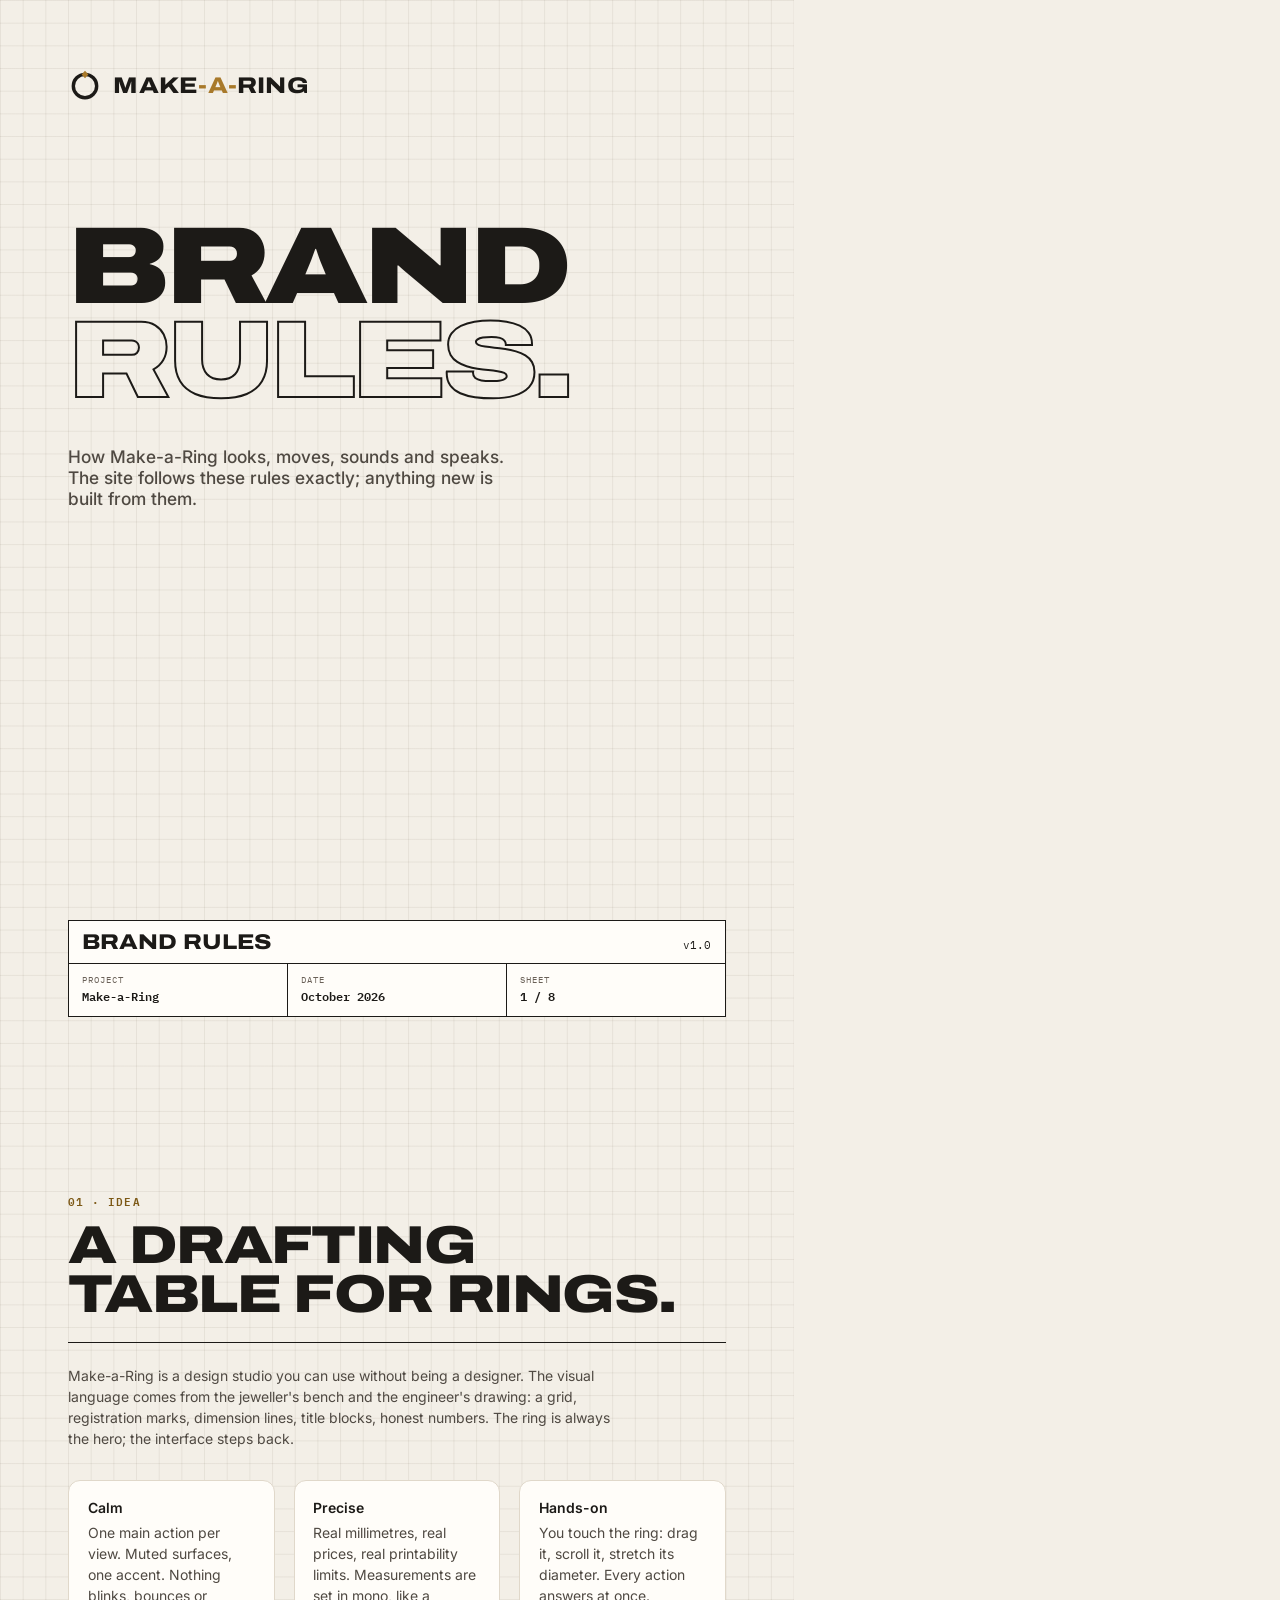
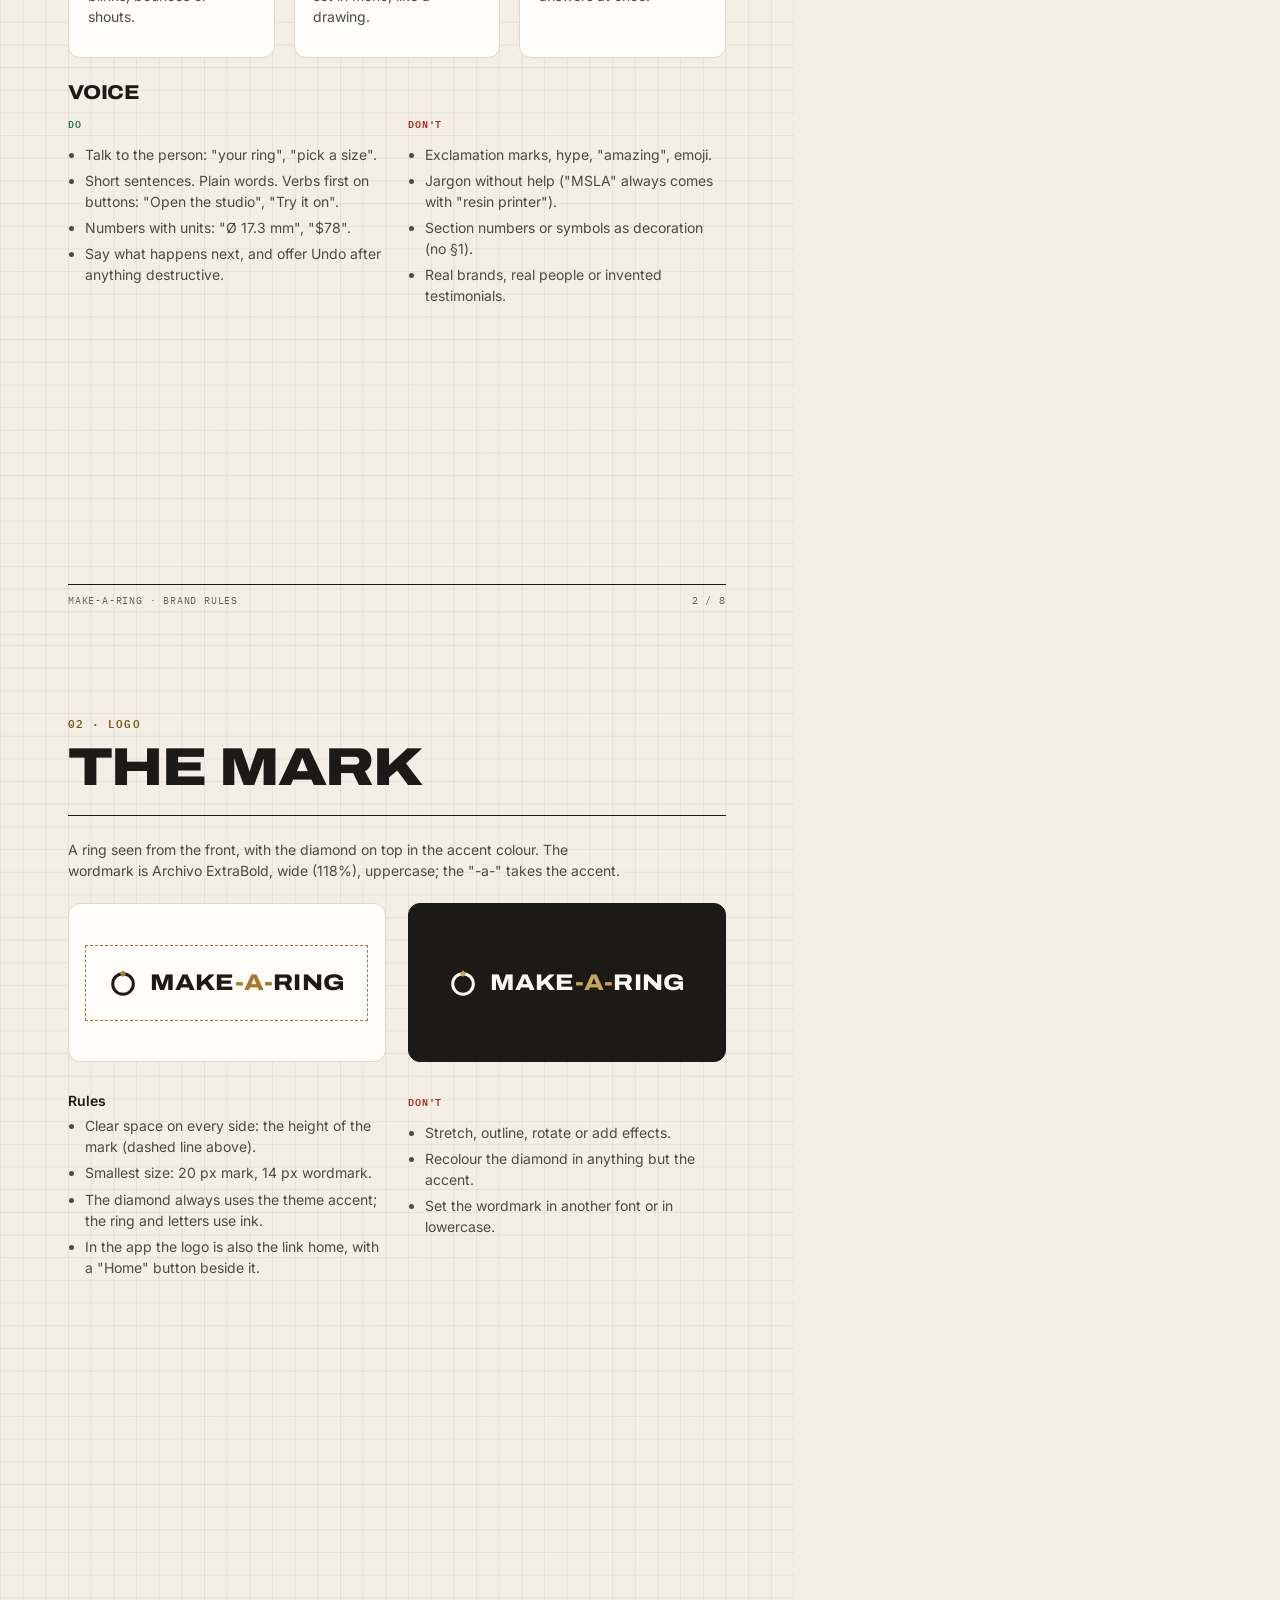
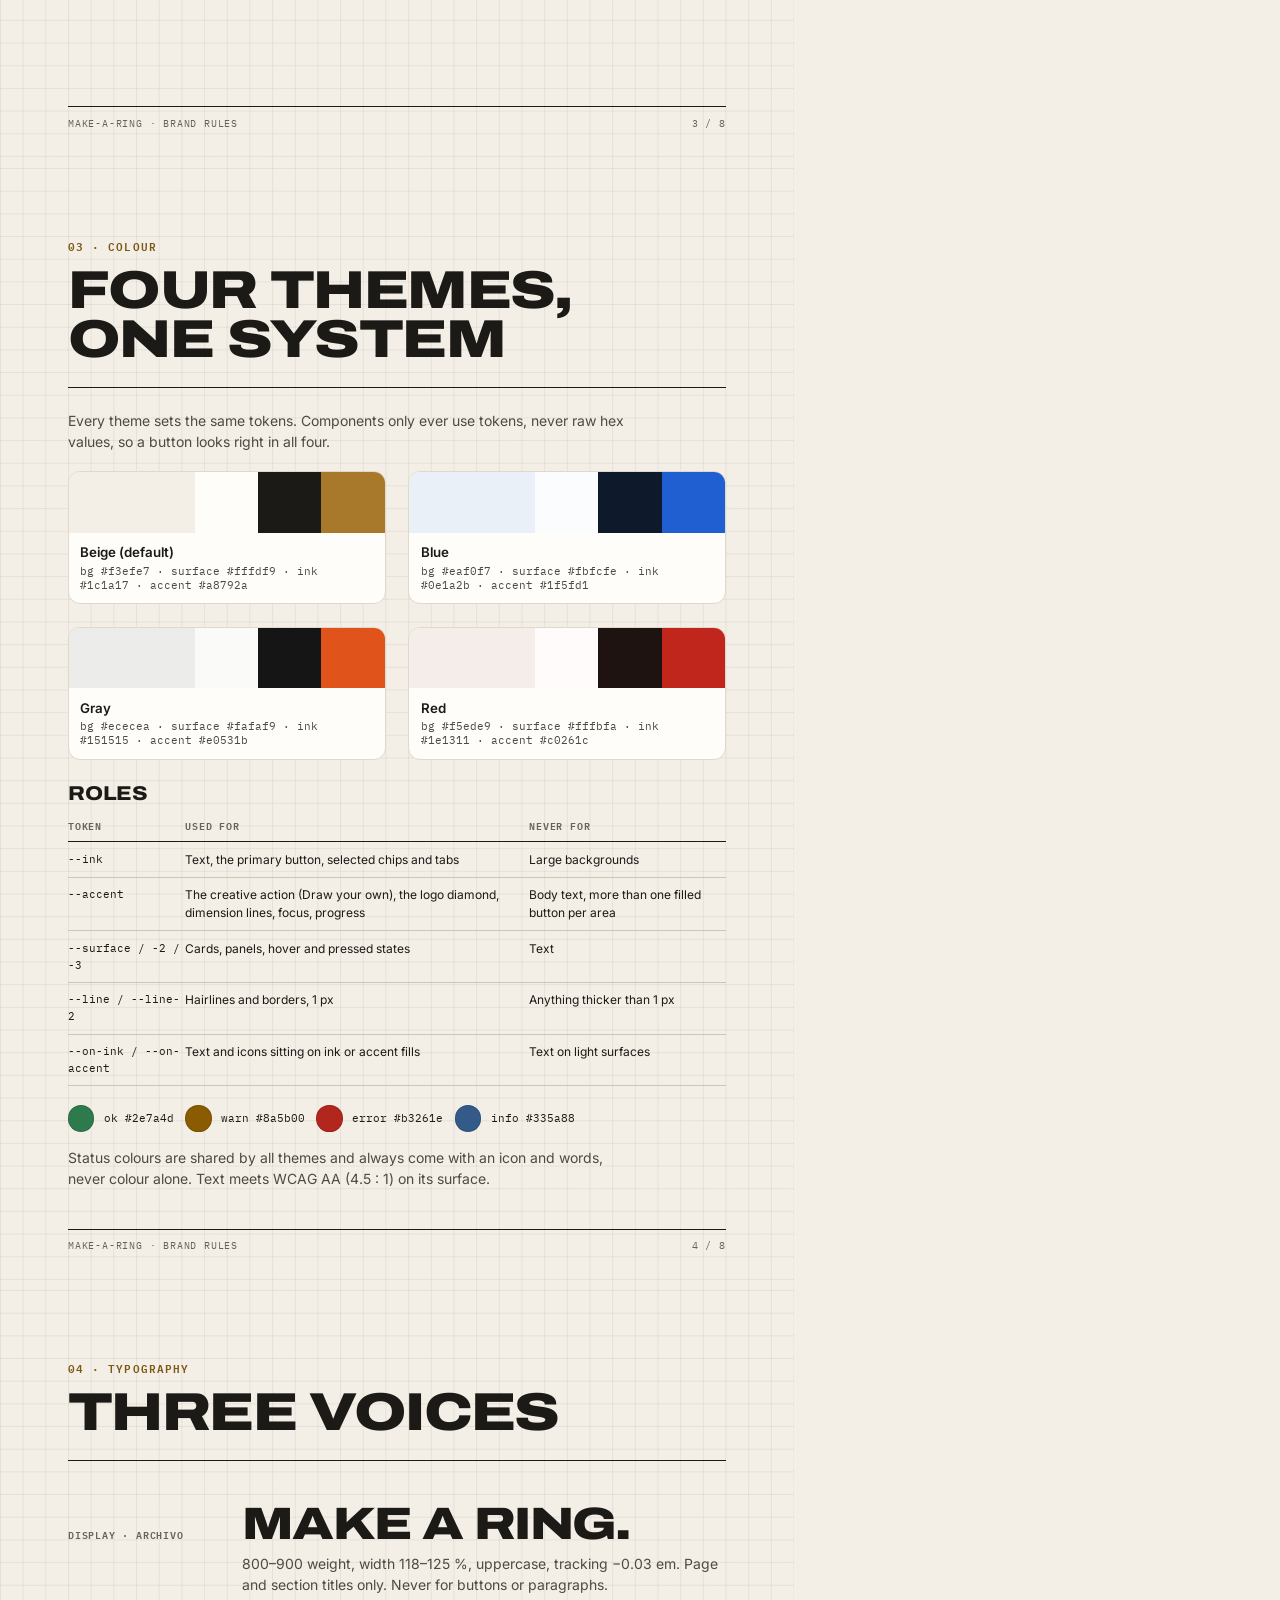
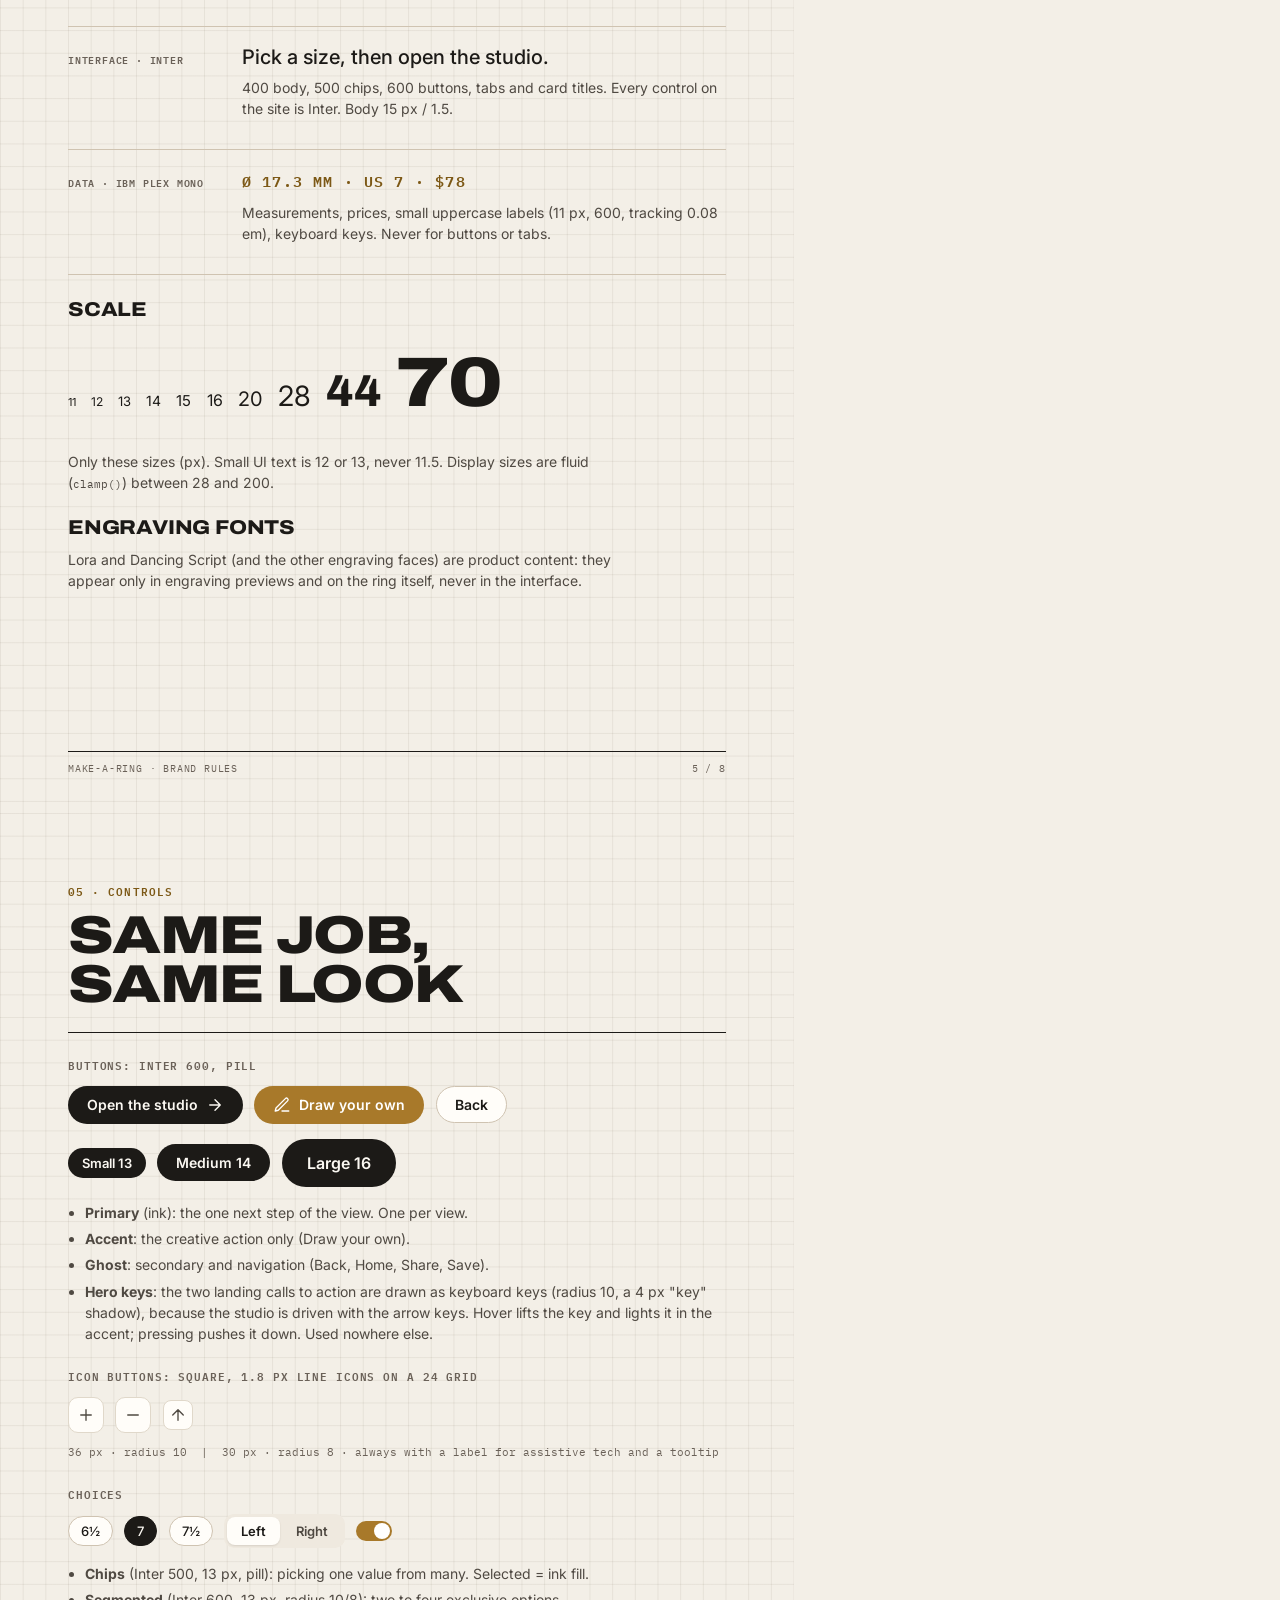
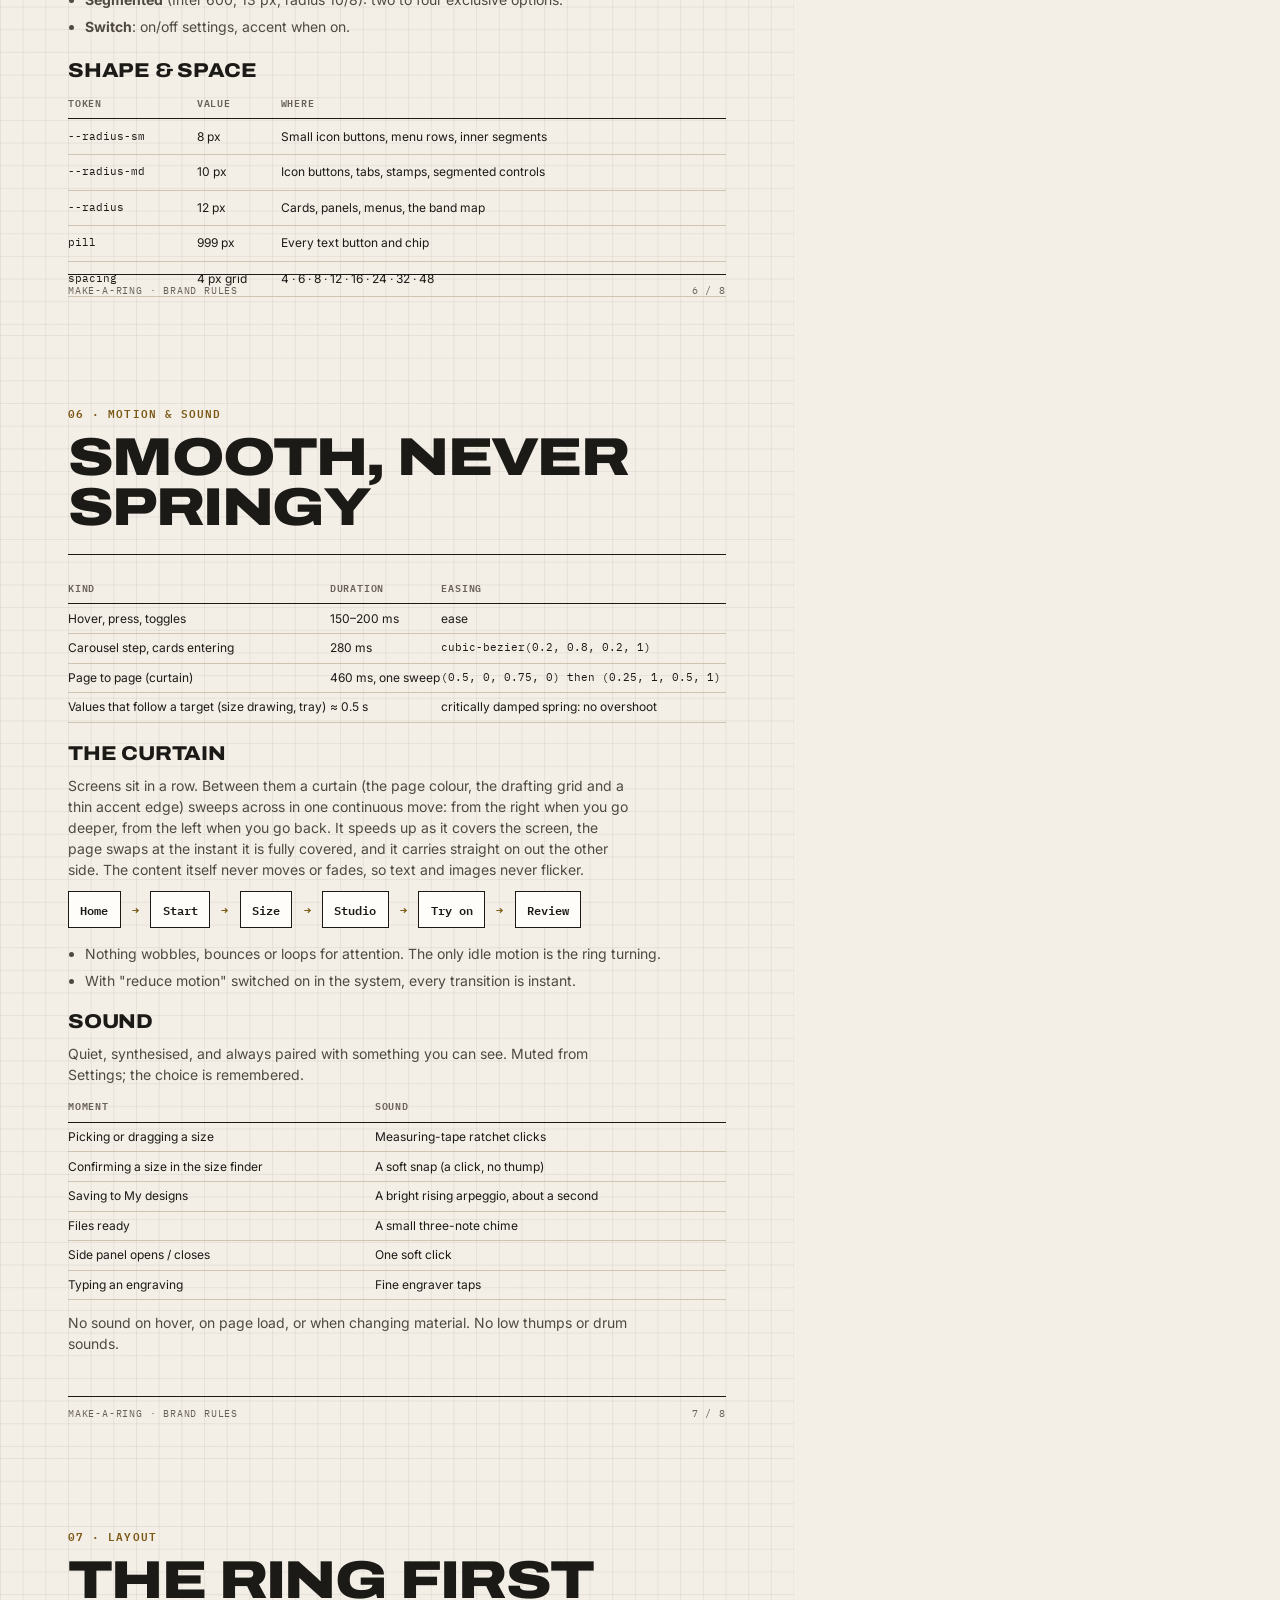
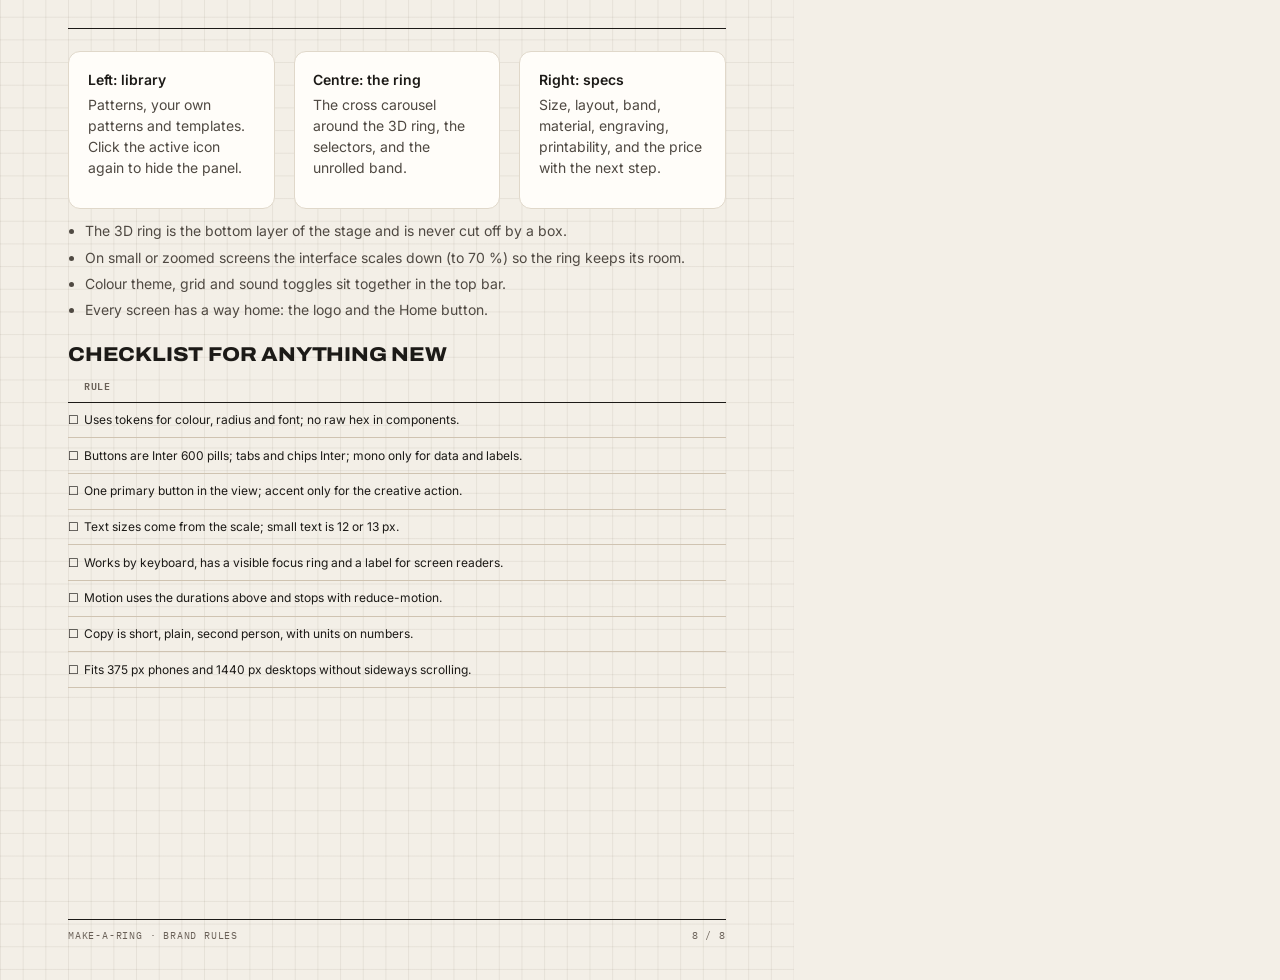
==== brand/brand-guide.html @ 2d224290 "Home button, draggable size, curtain page transitions, brand rules - Home button next to the logo on" ====
<!doctype html>
<html lang="en">
<head>
<meta charset="utf-8" />
<title>Make-a-Ring · Brand rules</title>
<link rel="preconnect" href="https://fonts.googleapis.com" />
<link rel="preconnect" href="https://fonts.gstatic.com" crossorigin />
<link href="https://fonts.googleapis.com/css2?family=Archivo:wdth,wght@62..125,400..900&family=IBM+Plex+Mono:wght@400;500;600&family=Inter:wght@400;500;600&display=swap" rel="stylesheet" />
<style>
  /* Printed to brand-guide.pdf (A4). Every value here is the one the site uses (styles.css / technical.css). */
  @page { size: A4; margin: 0; }
  :root {
    --bg: #f3efe7; --surface: #fffdf9; --surface-2: #efe9df; --ink: #1c1a17; --ink-2: #4f4942; --ink-3: #6a6158;
    --line: #e0d8ca; --line-2: #cfc3b1; --accent: #a8792a; --accent-ink: #7c5815; --accent-soft: #f3e7cf; --on-ink: #fbf8f2;
    --grid: rgba(60, 45, 20, 0.07);
    --font: 'Inter', system-ui, sans-serif; --display: 'Archivo', 'Inter', sans-serif; --mono: 'IBM Plex Mono', monospace;
  }
  * { box-sizing: border-box; }
  html, body { margin: 0; }
  body { font: 10.5pt/1.5 var(--font); color: var(--ink); background: var(--bg); -webkit-print-color-adjust: exact; print-color-adjust: exact; }
  .page { width: 210mm; height: 297mm; padding: 18mm 18mm 16mm; position: relative; overflow: hidden; page-break-after: always; break-after: page;
    background-image: linear-gradient(var(--grid) 1px, transparent 1px), linear-gradient(90deg, var(--grid) 1px, transparent 1px); background-size: 6mm 6mm; }
  .page:last-child { page-break-after: auto; break-after: auto; }
  .foot { position: absolute; left: 18mm; right: 18mm; bottom: 10mm; display: flex; justify-content: space-between; font: 7.5pt var(--mono); color: var(--ink-3); letter-spacing: 0.08em; text-transform: uppercase; border-top: 1px solid var(--ink); padding-top: 2.5mm; }
  .kicker { font: 600 8pt var(--mono); letter-spacing: 0.1em; text-transform: uppercase; color: var(--accent-ink); margin: 0 0 3mm; }
  h1 { font: 850 40pt/0.92 var(--display); font-stretch: 122%; letter-spacing: -0.03em; text-transform: uppercase; margin: 0 0 6mm; }
  h2 { font: 800 15pt/1.1 var(--display); font-stretch: 112%; text-transform: uppercase; letter-spacing: -0.01em; margin: 6mm 0 3mm; }
  h3 { font: 600 10.5pt var(--font); margin: 0 0 1.5mm; }
  p { margin: 0 0 3mm; color: var(--ink-2); max-width: 150mm; }
  .rule { border-top: 1px solid var(--ink); margin: 0 0 6mm; }
  .grid2 { display: grid; grid-template-columns: 1fr 1fr; gap: 6mm; }
  .grid3 { display: grid; grid-template-columns: repeat(3, 1fr); gap: 5mm; }
  .grid4 { display: grid; grid-template-columns: repeat(4, 1fr); gap: 4mm; }
  .card { background: var(--surface); border: 1px solid var(--line); border-radius: 12px; padding: 5mm; }
  .do, .dont { font: 600 7.5pt var(--mono); letter-spacing: 0.08em; text-transform: uppercase; }
  .do { color: #2e7a4d; } .dont { color: #b3261e; }
  ul { margin: 0; padding-left: 4.5mm; color: var(--ink-2); } li { margin: 0 0 1.4mm; }
  code, .mono { font-family: var(--mono); font-size: 8.5pt; }
  table { width: 100%; border-collapse: collapse; font-size: 9pt; }
  th { font: 600 7.5pt var(--mono); letter-spacing: 0.08em; text-transform: uppercase; color: var(--ink-3); text-align: left; border-bottom: 1px solid var(--ink); padding: 0 0 2mm; }
  .tight td { padding: 1.4mm 0; } .tight h2 { margin-top: 5mm; }
  td { padding: 2.2mm 0; border-bottom: 1px solid var(--line-2); vertical-align: top; }

  /* cover */
  .cover { display: flex; flex-direction: column; justify-content: space-between; }
  .cover .word { font: 900 82pt/0.86 var(--display); font-stretch: 125%; letter-spacing: -0.04em; text-transform: uppercase; margin-top: 30mm; }
  .cover .word .o { -webkit-text-stroke: 2px var(--ink); color: transparent; }
  .cover .sub { font: 500 13pt var(--font); color: var(--ink-2); max-width: 120mm; margin-top: 10mm; }
  .tb { display: grid; grid-template-columns: repeat(3, 1fr); border: solid var(--ink); border-width: 1px 0 0 1px; background: var(--surface); font: 9pt var(--mono); margin-bottom: 12mm; }
  .tb > div { padding: 2.5mm 3.5mm; border: solid var(--ink); border-width: 0 1px 1px 0; }
  .tb dt { font-size: 7pt; letter-spacing: 0.1em; text-transform: uppercase; color: var(--ink-3); } .tb dd { margin: 0; font-weight: 600; }
  .tb .wide { grid-column: 1 / -1; display: flex; justify-content: space-between; align-items: baseline; }
  .tb .name { font: 800 16pt var(--display); font-stretch: 118%; text-transform: uppercase; }

  /* logo */
  .logo { display: inline-flex; align-items: center; gap: 3mm; font: 800 17pt var(--display); font-stretch: 118%; text-transform: uppercase; letter-spacing: 0.01em; }
  .logo .dash { color: var(--accent); }
  .logo-box { display: grid; place-items: center; height: 42mm; border-radius: 12px; border: 1px solid var(--line); background: var(--surface); }
  .logo-box.dark { background: var(--ink); color: var(--on-ink); border-color: var(--ink); }
  .clear { outline: 1px dashed var(--accent); outline-offset: 6mm; }

  /* colour */
  .theme { border: 1px solid var(--line); border-radius: 12px; overflow: hidden; background: var(--surface); }
  .theme .sw { display: grid; grid-template-columns: 2fr 1fr 1fr 1fr; height: 16mm; }
  .theme .meta { padding: 3mm; font: 8pt var(--mono); color: var(--ink-2); }
  .theme .meta b { font: 600 10pt var(--font); color: var(--ink); display: block; margin-bottom: 1mm; }
  .chip-sw { display: flex; gap: 2.5mm; align-items: center; font: 8pt var(--mono); }
  .chip-sw i { width: 7mm; height: 7mm; border-radius: 50%; display: inline-block; box-shadow: inset 0 0 0 1px rgba(0,0,0,.12); }

  /* type */
  .spec { display: grid; grid-template-columns: 40mm 1fr; gap: 6mm; padding: 5mm 0; border-bottom: 1px solid var(--line-2); align-items: baseline; }
  .spec .label { font: 600 7.5pt var(--mono); letter-spacing: 0.08em; text-transform: uppercase; color: var(--ink-3); }
  .sample-display { font: 850 34pt/0.95 var(--display); font-stretch: 122%; letter-spacing: -0.035em; text-transform: uppercase; }
  .sample-ui { font: 500 15pt var(--font); }
  .sample-mono { font: 600 11pt var(--mono); letter-spacing: 0.08em; text-transform: uppercase; color: var(--accent-ink); }
  .scale { display: flex; align-items: baseline; gap: 4mm; flex-wrap: wrap; font-family: var(--font); color: var(--ink); }

  /* controls (exact copies of the site's components) */
  .row { display: flex; flex-wrap: wrap; gap: 3mm; align-items: center; margin: 2mm 0 4mm; }
  .btn { display: inline-flex; align-items: center; gap: 8px; border: 1px solid transparent; border-radius: 999px; padding: 9px 18px; font: 600 14px var(--font); white-space: nowrap; }
  .btn.primary { background: var(--ink); color: var(--on-ink); } .btn.accent { background: var(--accent); color: #fff; }
  .btn.ghost { background: var(--surface); border-color: var(--line-2); color: var(--ink); }
  .btn.sm { padding: 6px 13px; font-size: 13px; } .btn.lg { padding: 13px 24px; font-size: 16px; }
  .icon-btn { display: inline-grid; place-items: center; width: 36px; height: 36px; border-radius: 10px; border: 1px solid var(--line); background: var(--surface); color: var(--ink-2); }
  .icon-btn.sm { width: 30px; height: 30px; border-radius: 8px; }
  .chip { display: inline-flex; border: 1px solid var(--line-2); background: var(--surface); border-radius: 999px; padding: 6px 12px; font: 500 13px var(--font); }
  .chip.on { background: var(--ink); border-color: var(--ink); color: var(--on-ink); }
  .seg { display: inline-flex; background: var(--surface-2); border-radius: 10px; padding: 3px; gap: 2px; }
  .seg span { padding: 6px 14px; border-radius: 8px; font: 600 13px var(--font); color: var(--ink-2); } .seg .on { background: var(--surface); color: var(--ink); box-shadow: 0 1px 2px rgba(40,30,15,.12); }
  .switch { width: 36px; height: 20px; border-radius: 99px; background: var(--accent); position: relative; display: inline-block; } .switch i { position: absolute; top: 2px; left: 18px; width: 16px; height: 16px; border-radius: 50%; background: #fff; }
  .lbl { font: 600 11px var(--mono); letter-spacing: 0.08em; text-transform: uppercase; color: var(--ink-3); }
  svg.i { width: 18px; height: 18px; fill: none; stroke: currentColor; stroke-width: 1.8; stroke-linecap: round; stroke-linejoin: round; }

  /* motion */
  .curve { height: 34mm; border: 1px solid var(--line); border-radius: 12px; background: var(--surface); display: grid; place-items: center; }
  .flow { display: flex; align-items: center; gap: 3mm; font: 600 9pt var(--mono); margin: 2mm 0 4mm; }
  .flow span { padding: 2mm 3mm; border: 1px solid var(--ink); background: var(--surface); }
  .flow em { font-style: normal; color: var(--accent-ink); }
</style>
</head>
<body>

<!-- 1 · Cover -->
<section class="page cover">
  <div>
    <span class="logo">
      <svg width="34" height="34" viewBox="0 0 32 32"><ellipse cx="16" cy="17" rx="11" ry="11" fill="none" stroke="#1c1a17" stroke-width="3.2"/><path d="M16 2.5l3.2 3.6-3.2 3.6-3.2-3.6Z" fill="#a8792a"/></svg><span>Make<span class="dash">-a-</span>Ring</span>
    </span>
    <div class="word">Brand<br /><span class="o">rules.</span></div>
    <p class="sub">How Make-a-Ring looks, moves, sounds and speaks. The site follows these rules exactly; anything new is built from them.</p>
  </div>
  <dl class="tb">
    <div class="wide"><dt style="display:none">Part</dt><dd class="name">Brand rules</dd><span class="mono">v1.0</span></div>
    <div><dt>Project</dt><dd>Make-a-Ring</dd></div>
    <div><dt>Date</dt><dd>October 2026</dd></div>
    <div><dt>Sheet</dt><dd>1 / 8</dd></div>
  </dl>
</section>

<!-- 2 · Idea & voice -->
<section class="page">
  <p class="kicker">01 · Idea</p>
  <h1>A drafting<br />table for rings.</h1>
  <div class="rule"></div>
  <p>Make-a-Ring is a design studio you can use without being a designer. The visual language comes from the jeweller's bench and the engineer's drawing: a grid, registration marks, dimension lines, title blocks, honest numbers. The ring is always the hero; the interface steps back.</p>
  <div class="grid3" style="margin-top:8mm">
    <div class="card"><h3>Calm</h3><p>One main action per view. Muted surfaces, one accent. Nothing blinks, bounces or shouts.</p></div>
    <div class="card"><h3>Precise</h3><p>Real millimetres, real prices, real printability limits. Measurements are set in mono, like a drawing.</p></div>
    <div class="card"><h3>Hands-on</h3><p>You touch the ring: drag it, scroll it, stretch its diameter. Every action answers at once.</p></div>
  </div>
  <h2>Voice</h2>
  <div class="grid2">
    <div>
      <p class="do">Do</p>
      <ul>
        <li>Talk to the person: "your ring", "pick a size".</li>
        <li>Short sentences. Plain words. Verbs first on buttons: "Open the studio", "Try it on".</li>
        <li>Numbers with units: "Ø 17.3 mm", "$78".</li>
        <li>Say what happens next, and offer Undo after anything destructive.</li>
      </ul>
    </div>
    <div>
      <p class="dont">Don't</p>
      <ul>
        <li>Exclamation marks, hype, "amazing", emoji.</li>
        <li>Jargon without help ("MSLA" always comes with "resin printer").</li>
        <li>Section numbers or symbols as decoration (no §1).</li>
        <li>Real brands, real people or invented testimonials.</li>
      </ul>
    </div>
  </div>
  <div class="foot"><span>Make-a-Ring · Brand rules</span><span>2 / 8</span></div>
</section>

<!-- 3 · Logo -->
<section class="page">
  <p class="kicker">02 · Logo</p>
  <h1>The mark</h1>
  <div class="rule"></div>
  <p>A ring seen from the front, with the diamond on top in the accent colour. The wordmark is Archivo ExtraBold, wide (118%), uppercase; the "-a-" takes the accent.</p>
  <div class="grid2" style="margin-top:6mm">
    <div class="logo-box"><span class="logo clear"><svg width="30" height="30" viewBox="0 0 32 32"><ellipse cx="16" cy="17" rx="11" ry="11" fill="none" stroke="#1c1a17" stroke-width="3.2"/><path d="M16 2.5l3.2 3.6-3.2 3.6-3.2-3.6Z" fill="#a8792a"/></svg><span>Make<span class="dash">-a-</span>Ring</span></span></div>
    <div class="logo-box dark"><span class="logo"><svg width="30" height="30" viewBox="0 0 32 32"><ellipse cx="16" cy="17" rx="11" ry="11" fill="none" stroke="#fbf8f2" stroke-width="3.2"/><path d="M16 2.5l3.2 3.6-3.2 3.6-3.2-3.6Z" fill="#c9a35a"/></svg><span>Make<span class="dash" style="color:#c9a35a">-a-</span>Ring</span></span></div>
  </div>
  <div class="grid2" style="margin-top:8mm">
    <div>
      <h3>Rules</h3>
      <ul>
        <li>Clear space on every side: the height of the mark (dashed line above).</li>
        <li>Smallest size: 20 px mark, 14 px wordmark.</li>
        <li>The diamond always uses the theme accent; the ring and letters use ink.</li>
        <li>In the app the logo is also the link home, with a "Home" button beside it.</li>
      </ul>
    </div>
    <div>
      <p class="dont">Don't</p>
      <ul>
        <li>Stretch, outline, rotate or add effects.</li>
        <li>Recolour the diamond in anything but the accent.</li>
        <li>Set the wordmark in another font or in lowercase.</li>
      </ul>
    </div>
  </div>
  <div class="foot"><span>Make-a-Ring · Brand rules</span><span>3 / 8</span></div>
</section>

<!-- 4 · Colour -->
<section class="page">
  <p class="kicker">03 · Colour</p>
  <h1>Four themes,<br />one system</h1>
  <div class="rule"></div>
  <p>Every theme sets the same tokens. Components only ever use tokens, never raw hex values, so a button looks right in all four.</p>
  <div class="grid2" style="margin-top:5mm">
    <div class="theme"><div class="sw"><i style="background:#f3efe7"></i><i style="background:#fffdf9"></i><i style="background:#1c1a17"></i><i style="background:#a8792a"></i></div><div class="meta"><b>Beige (default)</b>bg #f3efe7 · surface #fffdf9 · ink #1c1a17 · accent #a8792a</div></div>
    <div class="theme"><div class="sw"><i style="background:#eaf0f7"></i><i style="background:#fbfcfe"></i><i style="background:#0e1a2b"></i><i style="background:#1f5fd1"></i></div><div class="meta"><b>Blue</b>bg #eaf0f7 · surface #fbfcfe · ink #0e1a2b · accent #1f5fd1</div></div>
    <div class="theme"><div class="sw"><i style="background:#ececea"></i><i style="background:#fafaf9"></i><i style="background:#151515"></i><i style="background:#e0531b"></i></div><div class="meta"><b>Gray</b>bg #ececea · surface #fafaf9 · ink #151515 · accent #e0531b</div></div>
    <div class="theme"><div class="sw"><i style="background:#f5ede9"></i><i style="background:#fffbfa"></i><i style="background:#1e1311"></i><i style="background:#c0261c"></i></div><div class="meta"><b>Red</b>bg #f5ede9 · surface #fffbfa · ink #1e1311 · accent #c0261c</div></div>
  </div>
  <h2>Roles</h2>
  <table>
    <tr><th>Token</th><th>Used for</th><th>Never for</th></tr>
    <tr><td class="mono">--ink</td><td>Text, the primary button, selected chips and tabs</td><td>Large backgrounds</td></tr>
    <tr><td class="mono">--accent</td><td>The creative action (Draw your own), the logo diamond, dimension lines, focus, progress</td><td>Body text, more than one filled button per area</td></tr>
    <tr><td class="mono">--surface / -2 / -3</td><td>Cards, panels, hover and pressed states</td><td>Text</td></tr>
    <tr><td class="mono">--line / --line-2</td><td>Hairlines and borders, 1 px</td><td>Anything thicker than 1 px</td></tr>
    <tr><td class="mono">--on-ink / --on-accent</td><td>Text and icons sitting on ink or accent fills</td><td>Text on light surfaces</td></tr>
  </table>
  <div class="row" style="margin-top:5mm">
    <span class="chip-sw"><i style="background:#2e7a4d"></i>ok #2e7a4d</span>
    <span class="chip-sw"><i style="background:#8a5b00"></i>warn #8a5b00</span>
    <span class="chip-sw"><i style="background:#b3261e"></i>error #b3261e</span>
    <span class="chip-sw"><i style="background:#335a88"></i>info #335a88</span>
  </div>
  <p>Status colours are shared by all themes and always come with an icon and words, never colour alone. Text meets WCAG AA (4.5 : 1) on its surface.</p>
  <div class="foot"><span>Make-a-Ring · Brand rules</span><span>4 / 8</span></div>
</section>

<!-- 5 · Type -->
<section class="page">
  <p class="kicker">04 · Typography</p>
  <h1>Three voices</h1>
  <div class="rule"></div>
  <div class="spec"><span class="label">Display · Archivo</span><div><div class="sample-display">Make a ring.</div><p style="margin-top:2mm">800–900 weight, width 118–125 %, uppercase, tracking −0.03 em. Page and section titles only. Never for buttons or paragraphs.</p></div></div>
  <div class="spec"><span class="label">Interface · Inter</span><div><div class="sample-ui">Pick a size, then open the studio.</div><p style="margin-top:2mm">400 body, 500 chips, 600 buttons, tabs and card titles. Every control on the site is Inter. Body 15 px / 1.5.</p></div></div>
  <div class="spec"><span class="label">Data · IBM Plex Mono</span><div><div class="sample-mono">Ø 17.3 mm · US 7 · $78</div><p style="margin-top:2mm">Measurements, prices, small uppercase labels (11 px, 600, tracking 0.08 em), keyboard keys. Never for buttons or tabs.</p></div></div>
  <h2>Scale</h2>
  <div class="scale">
    <span style="font-size:11px">11</span><span style="font-size:12px">12</span><span style="font-size:13px">13</span><span style="font-size:14px">14</span><span style="font-size:15px">15</span><span style="font-size:16px">16</span><span style="font-size:20px">20</span><span style="font-size:28px">28</span><span style="font-size:44px;font-family:var(--display);font-weight:800">44</span><span style="font-size:70px;font-family:var(--display);font-weight:850;font-stretch:122%">70</span>
  </div>
  <p style="margin-top:4mm">Only these sizes (px). Small UI text is 12 or 13, never 11.5. Display sizes are fluid (<span class="mono">clamp()</span>) between 28 and 200.</p>
  <h2>Engraving fonts</h2>
  <p>Lora and Dancing Script (and the other engraving faces) are product content: they appear only in engraving previews and on the ring itself, never in the interface.</p>
  <div class="foot"><span>Make-a-Ring · Brand rules</span><span>5 / 8</span></div>
</section>

<!-- 6 · Controls -->
<section class="page">
  <p class="kicker">05 · Controls</p>
  <h1>Same job,<br />same look</h1>
  <div class="rule"></div>
  <p class="lbl">Buttons: Inter 600, pill</p>
  <div class="row"><span class="btn primary">Open the studio <svg class="i" viewBox="0 0 24 24"><path d="M5 12h14M12 5l7 7-7 7"/></svg></span><span class="btn accent"><svg class="i" viewBox="0 0 24 24"><path d="M12 20h9M16.5 3.5a2.1 2.1 0 0 1 3 3L7 19l-4 1 1-4Z"/></svg> Draw your own</span><span class="btn ghost">Back</span></div>
  <div class="row"><span class="btn primary sm">Small 13</span><span class="btn primary">Medium 14</span><span class="btn primary lg">Large 16</span></div>
  <ul>
    <li><b>Primary</b> (ink): the one next step of the view. One per view.</li>
    <li><b>Accent</b>: the creative action only (Draw your own).</li>
    <li><b>Ghost</b>: secondary and navigation (Back, Home, Share, Save).</li>
    <li><b>Hero keys</b>: the two landing calls to action are drawn as keyboard keys (radius 10, a 4 px "key" shadow), because the studio is driven with the arrow keys. Hover lifts the key and lights it in the accent; pressing pushes it down. Used nowhere else.</li>
  </ul>
  <p class="lbl" style="margin-top:6mm">Icon buttons: square, 1.8 px line icons on a 24 grid</p>
  <div class="row"><span class="icon-btn"><svg class="i" viewBox="0 0 24 24"><path d="M12 5v14M5 12h14"/></svg></span><span class="icon-btn"><svg class="i" viewBox="0 0 24 24"><path d="M5 12h14"/></svg></span><span class="icon-btn sm"><svg class="i" viewBox="0 0 24 24"><path d="M12 19V5M5 12l7-7 7 7"/></svg></span><span class="mono" style="color:var(--ink-3)">36 px · radius 10 &nbsp;|&nbsp; 30 px · radius 8 · always with a label for assistive tech and a tooltip</span></div>
  <p class="lbl" style="margin-top:6mm">Choices</p>
  <div class="row"><span class="chip">6½</span><span class="chip on">7</span><span class="chip">7½</span><span class="seg"><span class="on">Left</span><span>Right</span></span><span class="switch"><i></i></span></div>
  <ul>
    <li><b>Chips</b> (Inter 500, 13 px, pill): picking one value from many. Selected = ink fill.</li>
    <li><b>Segmented</b> (Inter 600, 13 px, radius 10/8): two to four exclusive options.</li>
    <li><b>Switch</b>: on/off settings, accent when on.</li>
  </ul>
  <h2>Shape &amp; space</h2>
  <table>
    <tr><th>Token</th><th>Value</th><th>Where</th></tr>
    <tr><td class="mono">--radius-sm</td><td>8 px</td><td>Small icon buttons, menu rows, inner segments</td></tr>
    <tr><td class="mono">--radius-md</td><td>10 px</td><td>Icon buttons, tabs, stamps, segmented controls</td></tr>
    <tr><td class="mono">--radius</td><td>12 px</td><td>Cards, panels, menus, the band map</td></tr>
    <tr><td class="mono">pill</td><td>999 px</td><td>Every text button and chip</td></tr>
    <tr><td class="mono">spacing</td><td>4 px grid</td><td>4 · 6 · 8 · 12 · 16 · 24 · 32 · 48</td></tr>
  </table>
  <div class="foot"><span>Make-a-Ring · Brand rules</span><span>6 / 8</span></div>
</section>

<!-- 7 · Motion & sound -->
<section class="page tight">
  <p class="kicker">06 · Motion &amp; sound</p>
  <h1>Smooth, never<br />springy</h1>
  <div class="rule"></div>
  <table>
    <tr><th>Kind</th><th>Duration</th><th>Easing</th></tr>
    <tr><td>Hover, press, toggles</td><td>150–200 ms</td><td>ease</td></tr>
    <tr><td>Carousel step, cards entering</td><td>280 ms</td><td class="mono">cubic-bezier(0.2, 0.8, 0.2, 1)</td></tr>
    <tr><td>Page to page (curtain)</td><td>460 ms, one sweep</td><td class="mono">(0.5, 0, 0.75, 0) then (0.25, 1, 0.5, 1)</td></tr>
    <tr><td>Values that follow a target (size drawing, tray)</td><td>≈ 0.5 s</td><td>critically damped spring: no overshoot</td></tr>
  </table>
  <h2>The curtain</h2>
  <p>Screens sit in a row. Between them a curtain (the page colour, the drafting grid and a thin accent edge) sweeps across in one continuous move: from the right when you go deeper, from the left when you go back. It speeds up as it covers the screen, the page swaps at the instant it is fully covered, and it carries straight on out the other side. The content itself never moves or fades, so text and images never flicker.</p>
  <div class="flow"><span>Home</span><em>→</em><span>Start</span><em>→</em><span>Size</span><em>→</em><span>Studio</span><em>→</em><span>Try on</span><em>→</em><span>Review</span></div>
  <ul>
    <li>Nothing wobbles, bounces or loops for attention. The only idle motion is the ring turning.</li>
    <li>With "reduce motion" switched on in the system, every transition is instant.</li>
  </ul>
  <h2>Sound</h2>
  <p>Quiet, synthesised, and always paired with something you can see. Muted from Settings; the choice is remembered.</p>
  <table>
    <tr><th>Moment</th><th>Sound</th></tr>
    <tr><td>Picking or dragging a size</td><td>Measuring-tape ratchet clicks</td></tr>
    <tr><td>Confirming a size in the size finder</td><td>A soft snap (a click, no thump)</td></tr>
    <tr><td>Saving to My designs</td><td>A bright rising arpeggio, about a second</td></tr>
    <tr><td>Files ready</td><td>A small three-note chime</td></tr>
    <tr><td>Side panel opens / closes</td><td>One soft click</td></tr>
    <tr><td>Typing an engraving</td><td>Fine engraver taps</td></tr>
  </table>
  <p style="margin-top:3mm">No sound on hover, on page load, or when changing material. No low thumps or drum sounds.</p>
  <div class="foot"><span>Make-a-Ring · Brand rules</span><span>7 / 8</span></div>
</section>

<!-- 8 · Layout & checklist -->
<section class="page">
  <p class="kicker">07 · Layout</p>
  <h1>The ring first</h1>
  <div class="rule"></div>
  <div class="grid3">
    <div class="card"><h3>Left: library</h3><p>Patterns, your own patterns and templates. Click the active icon again to hide the panel.</p></div>
    <div class="card"><h3>Centre: the ring</h3><p>The cross carousel around the 3D ring, the selectors, and the unrolled band.</p></div>
    <div class="card"><h3>Right: specs</h3><p>Size, layout, band, material, engraving, printability, and the price with the next step.</p></div>
  </div>
  <ul style="margin-top:3mm">
    <li>The 3D ring is the bottom layer of the stage and is never cut off by a box.</li>
    <li>On small or zoomed screens the interface scales down (to 70 %) so the ring keeps its room.</li>
    <li>Colour theme, grid and sound toggles sit together in the top bar.</li>
    <li>Every screen has a way home: the logo and the Home button.</li>
  </ul>
  <h2>Checklist for anything new</h2>
  <table>
    <tr><th></th><th>Rule</th></tr>
    <tr><td>☐</td><td>Uses tokens for colour, radius and font; no raw hex in components.</td></tr>
    <tr><td>☐</td><td>Buttons are Inter 600 pills; tabs and chips Inter; mono only for data and labels.</td></tr>
    <tr><td>☐</td><td>One primary button in the view; accent only for the creative action.</td></tr>
    <tr><td>☐</td><td>Text sizes come from the scale; small text is 12 or 13 px.</td></tr>
    <tr><td>☐</td><td>Works by keyboard, has a visible focus ring and a label for screen readers.</td></tr>
    <tr><td>☐</td><td>Motion uses the durations above and stops with reduce-motion.</td></tr>
    <tr><td>☐</td><td>Copy is short, plain, second person, with units on numbers.</td></tr>
    <tr><td>☐</td><td>Fits 375 px phones and 1440 px desktops without sideways scrolling.</td></tr>
  </table>
  <div class="foot"><span>Make-a-Ring · Brand rules</span><span>8 / 8</span></div>
</section>
</body>
</html>
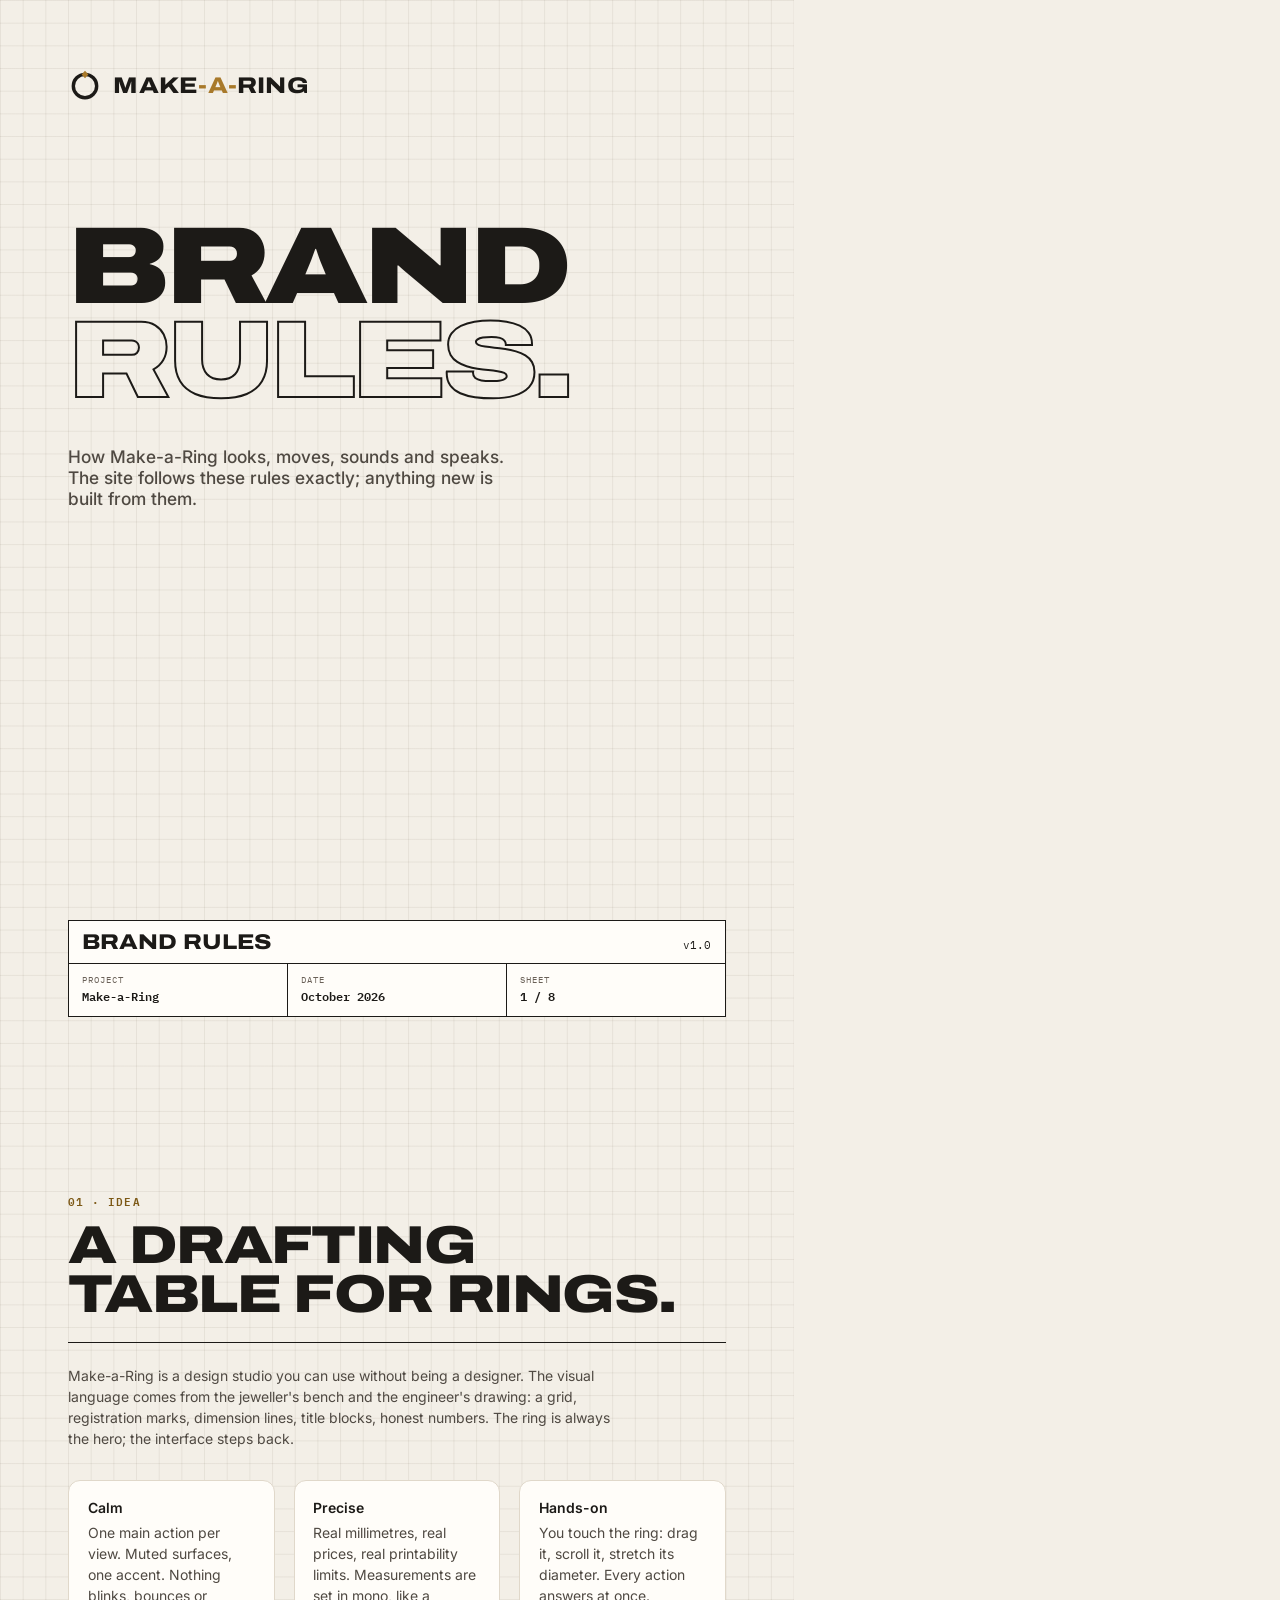
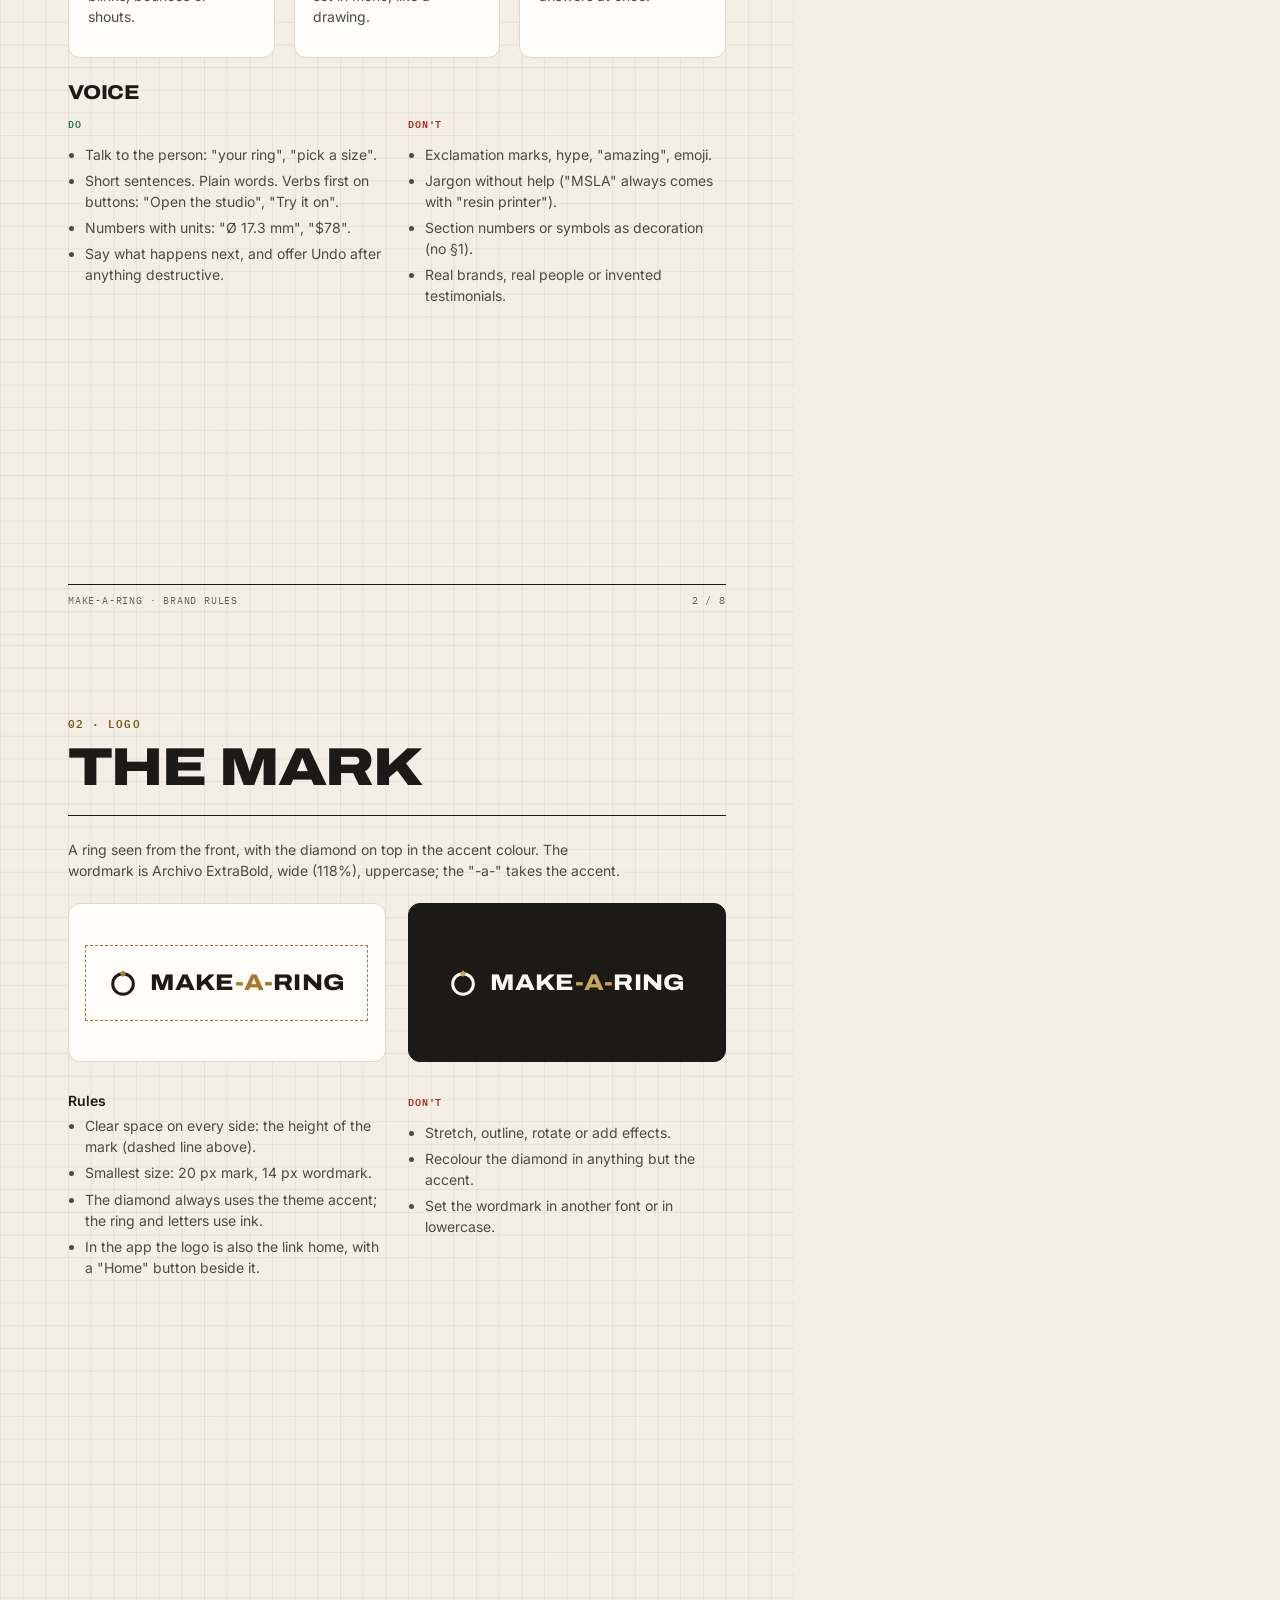
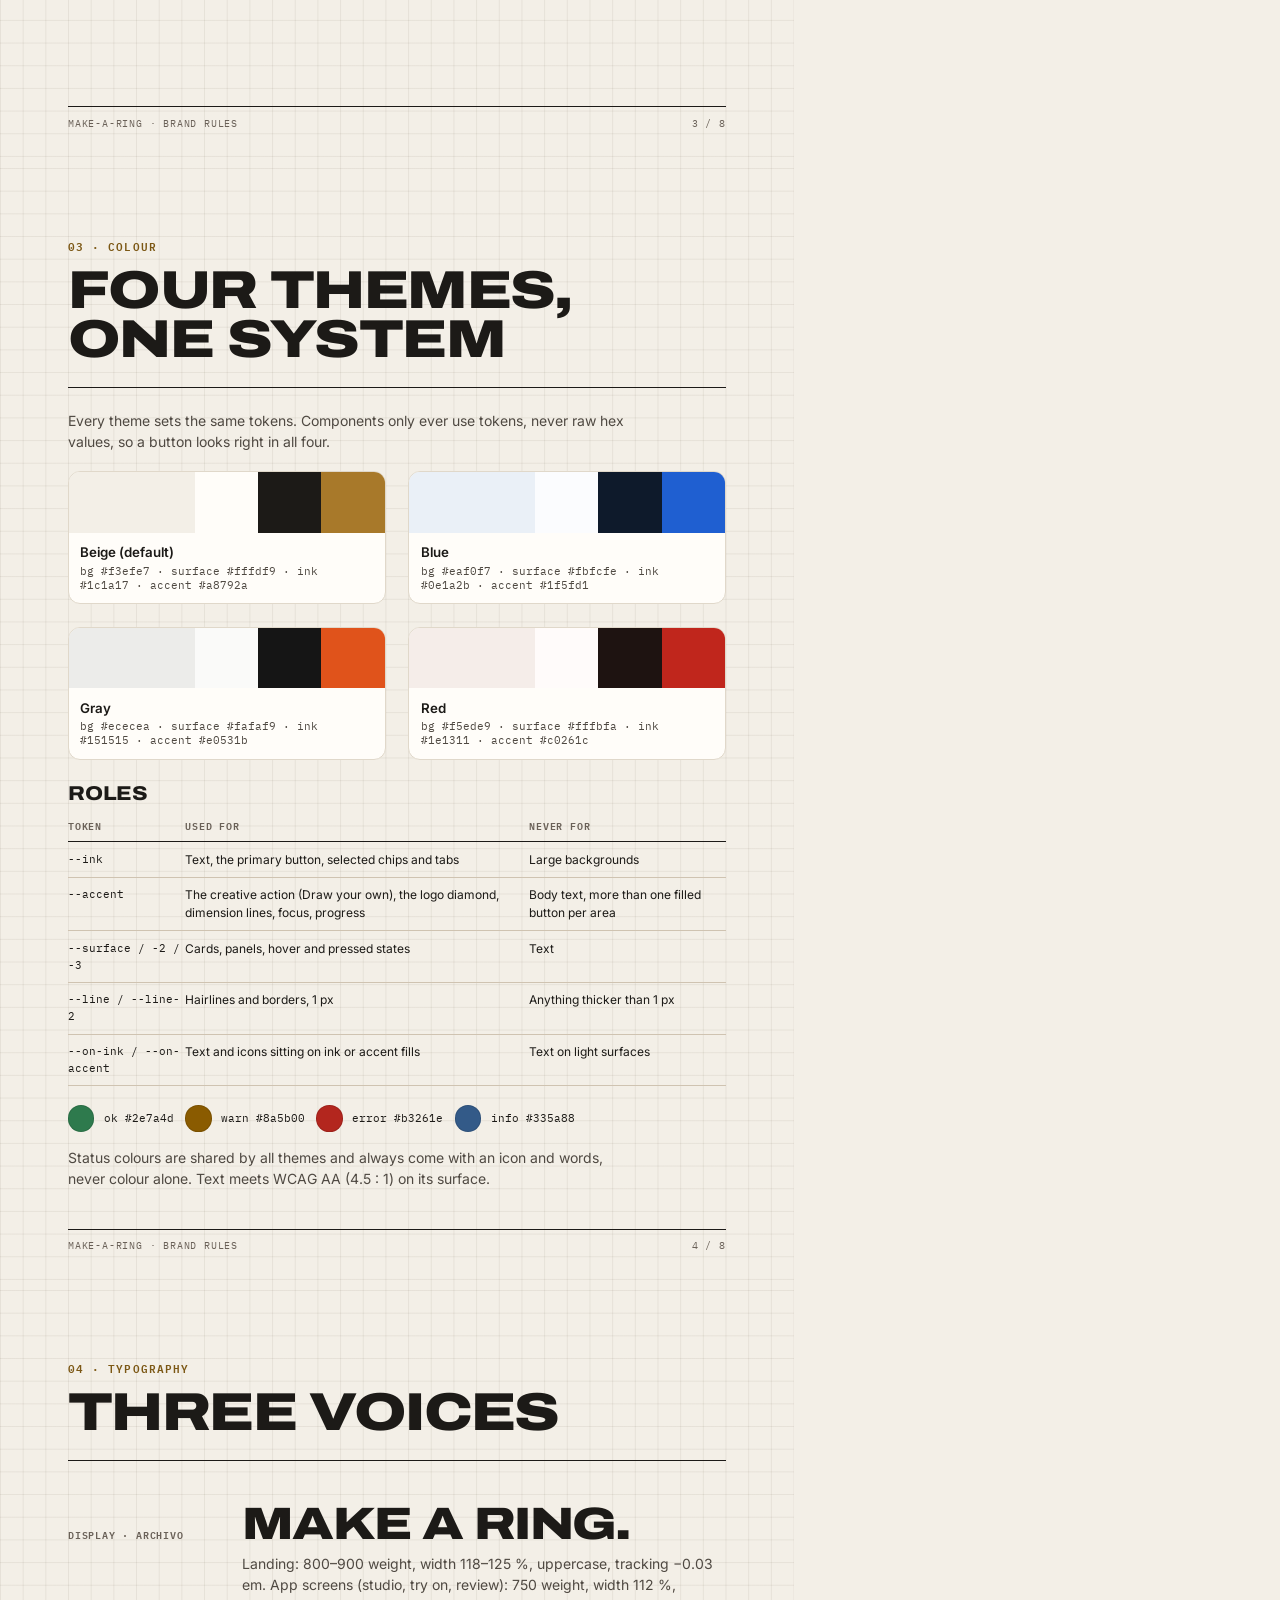
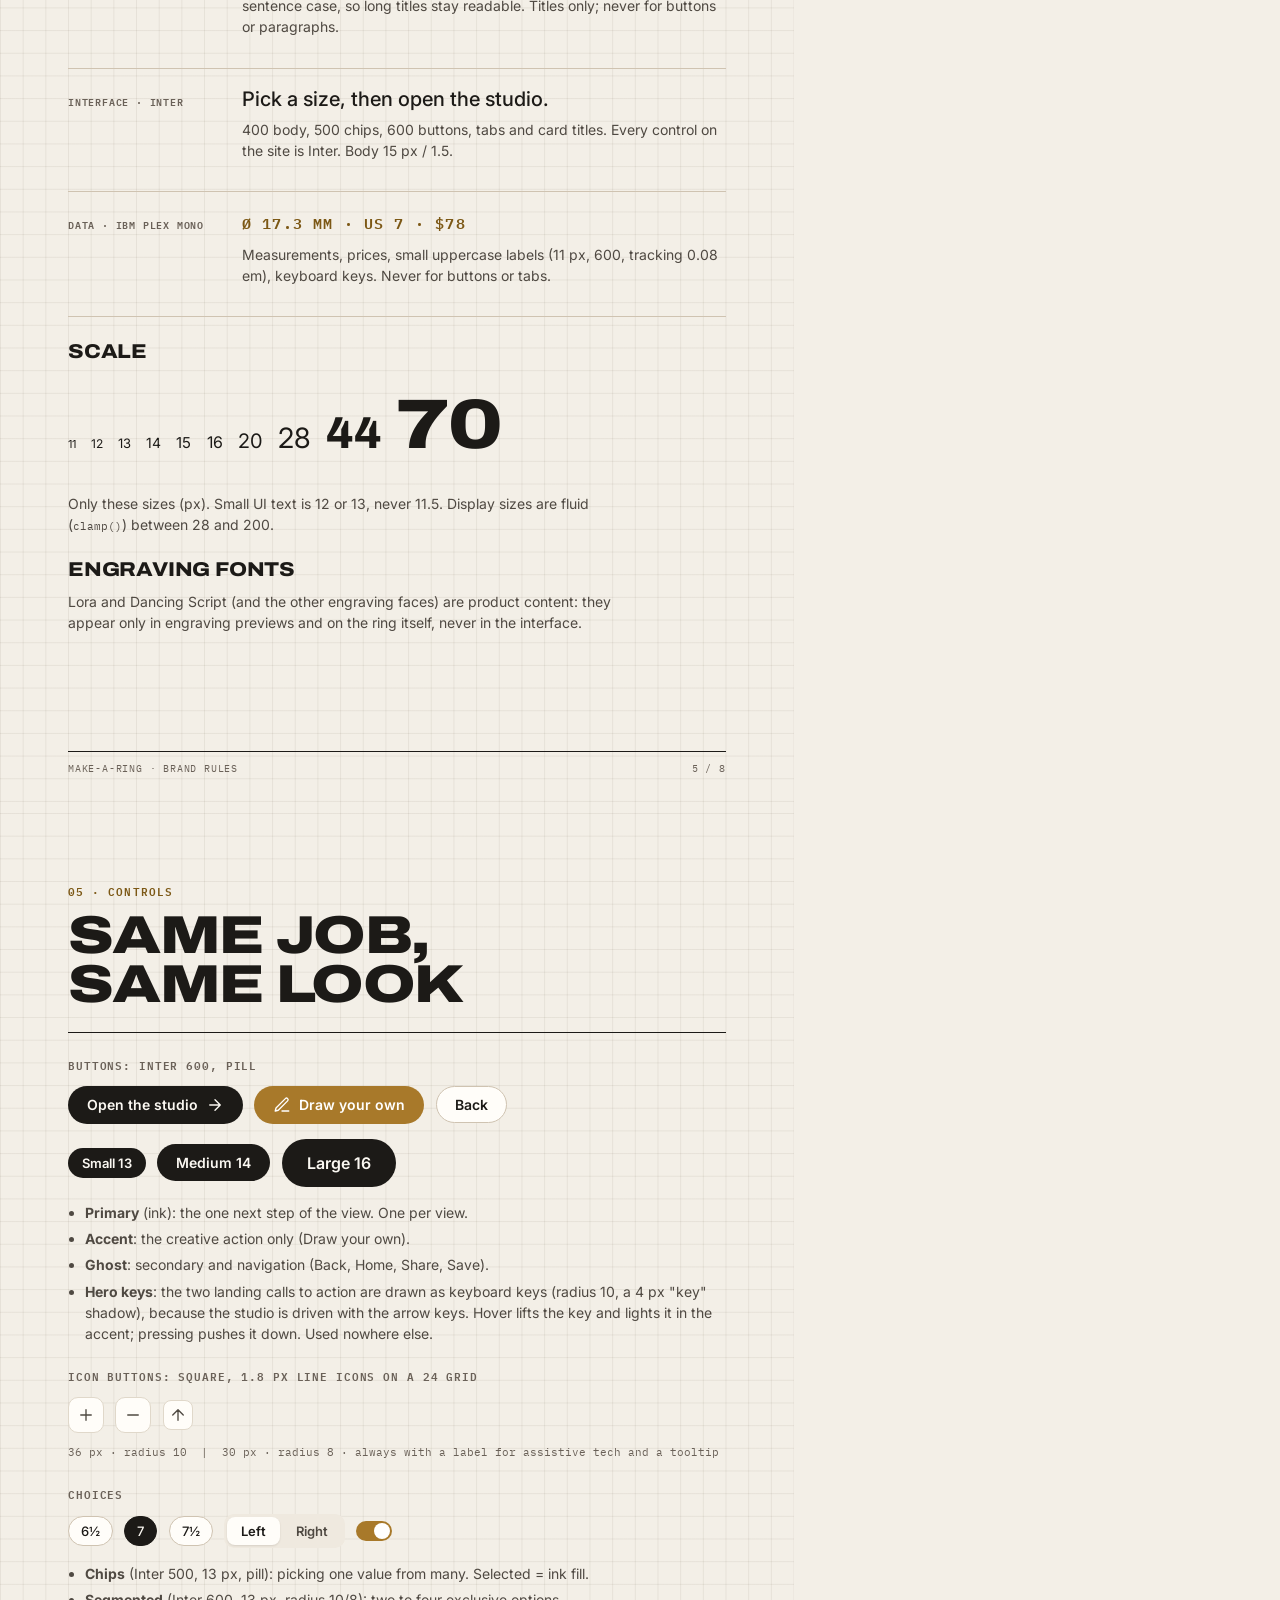
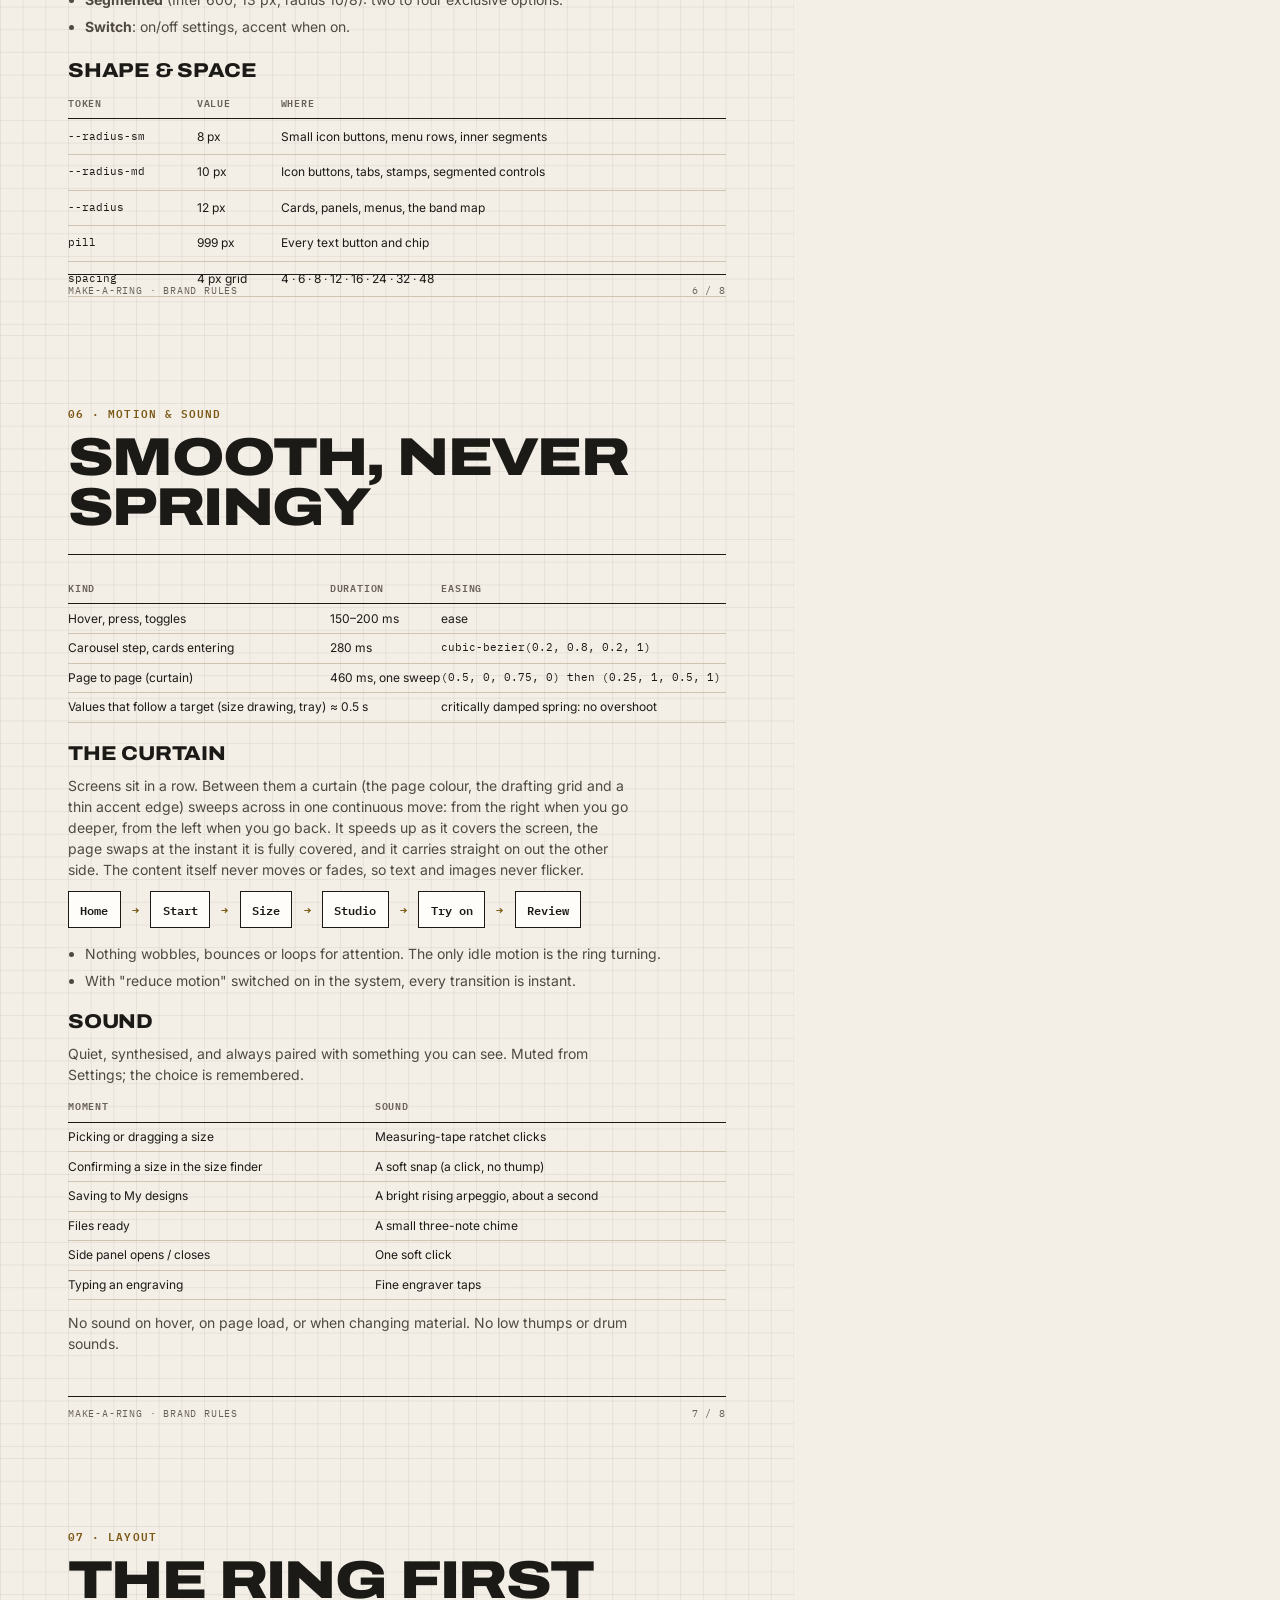
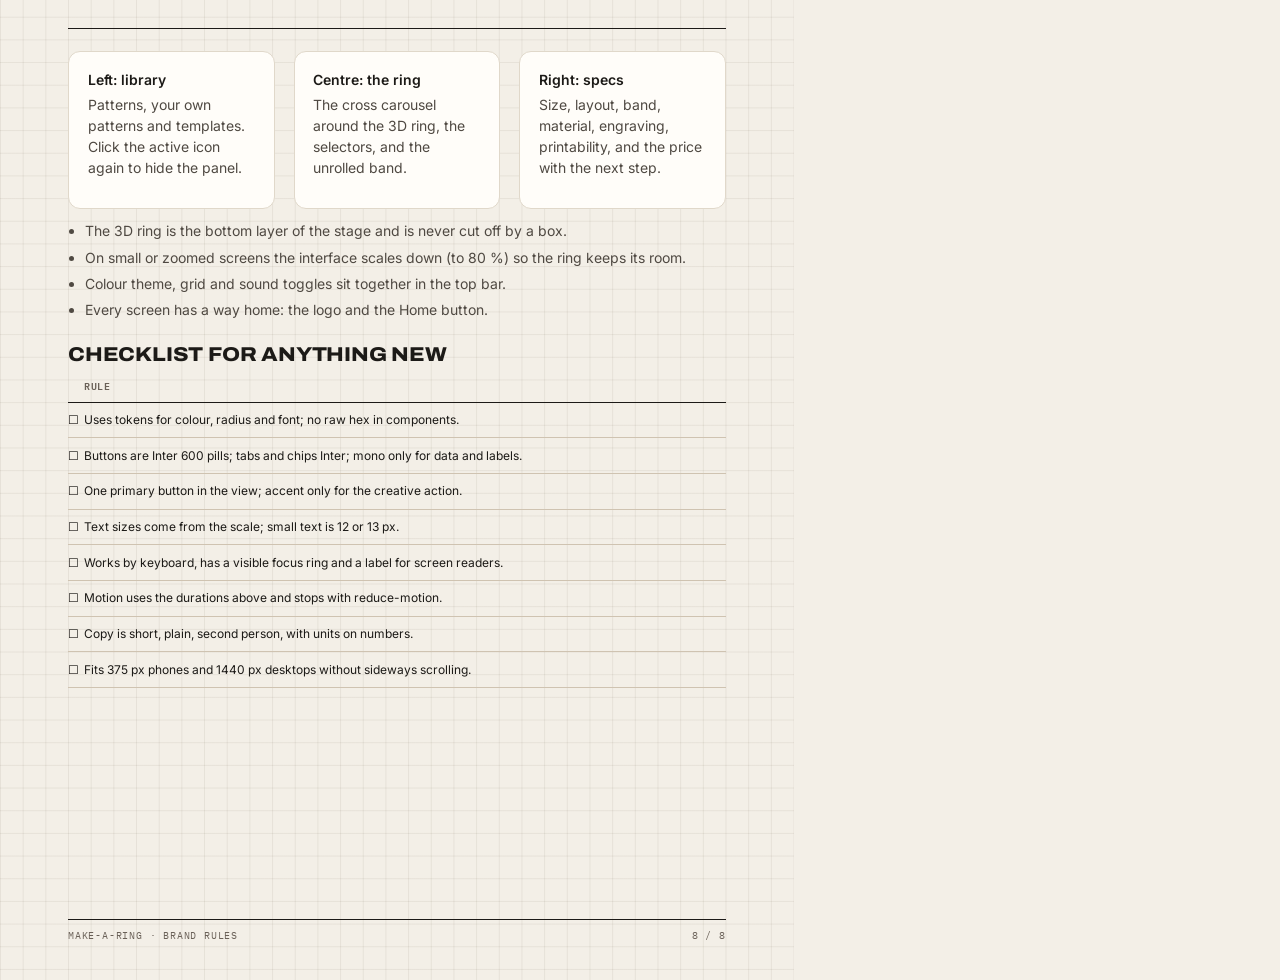
==== commit fdc8ae06: "Polish pass from the judging review - Submission: internal team notes taken out of the repo; README " ====
--- a/brand/brand-guide.html
+++ b/brand/brand-guide.html
@@ -220,7 +220,7 @@
   <p class="kicker">04 · Typography</p>
   <h1>Three voices</h1>
   <div class="rule"></div>
-  <div class="spec"><span class="label">Display · Archivo</span><div><div class="sample-display">Make a ring.</div><p style="margin-top:2mm">800–900 weight, width 118–125 %, uppercase, tracking −0.03 em. Page and section titles only. Never for buttons or paragraphs.</p></div></div>
+  <div class="spec"><span class="label">Display · Archivo</span><div><div class="sample-display">Make a ring.</div><p style="margin-top:2mm">Landing: 800–900 weight, width 118–125 %, uppercase, tracking −0.03 em. App screens (studio, try on, review): 750 weight, width 112 %, sentence case, so long titles stay readable. Titles only; never for buttons or paragraphs.</p></div></div>
   <div class="spec"><span class="label">Interface · Inter</span><div><div class="sample-ui">Pick a size, then open the studio.</div><p style="margin-top:2mm">400 body, 500 chips, 600 buttons, tabs and card titles. Every control on the site is Inter. Body 15 px / 1.5.</p></div></div>
   <div class="spec"><span class="label">Data · IBM Plex Mono</span><div><div class="sample-mono">Ø 17.3 mm · US 7 · $78</div><p style="margin-top:2mm">Measurements, prices, small uppercase labels (11 px, 600, tracking 0.08 em), keyboard keys. Never for buttons or tabs.</p></div></div>
   <h2>Scale</h2>
@@ -314,7 +314,7 @@
   </div>
   <ul style="margin-top:3mm">
     <li>The 3D ring is the bottom layer of the stage and is never cut off by a box.</li>
-    <li>On small or zoomed screens the interface scales down (to 70 %) so the ring keeps its room.</li>
+    <li>On small or zoomed screens the interface scales down (to 80 %) so the ring keeps its room.</li>
     <li>Colour theme, grid and sound toggles sit together in the top bar.</li>
     <li>Every screen has a way home: the logo and the Home button.</li>
   </ul>
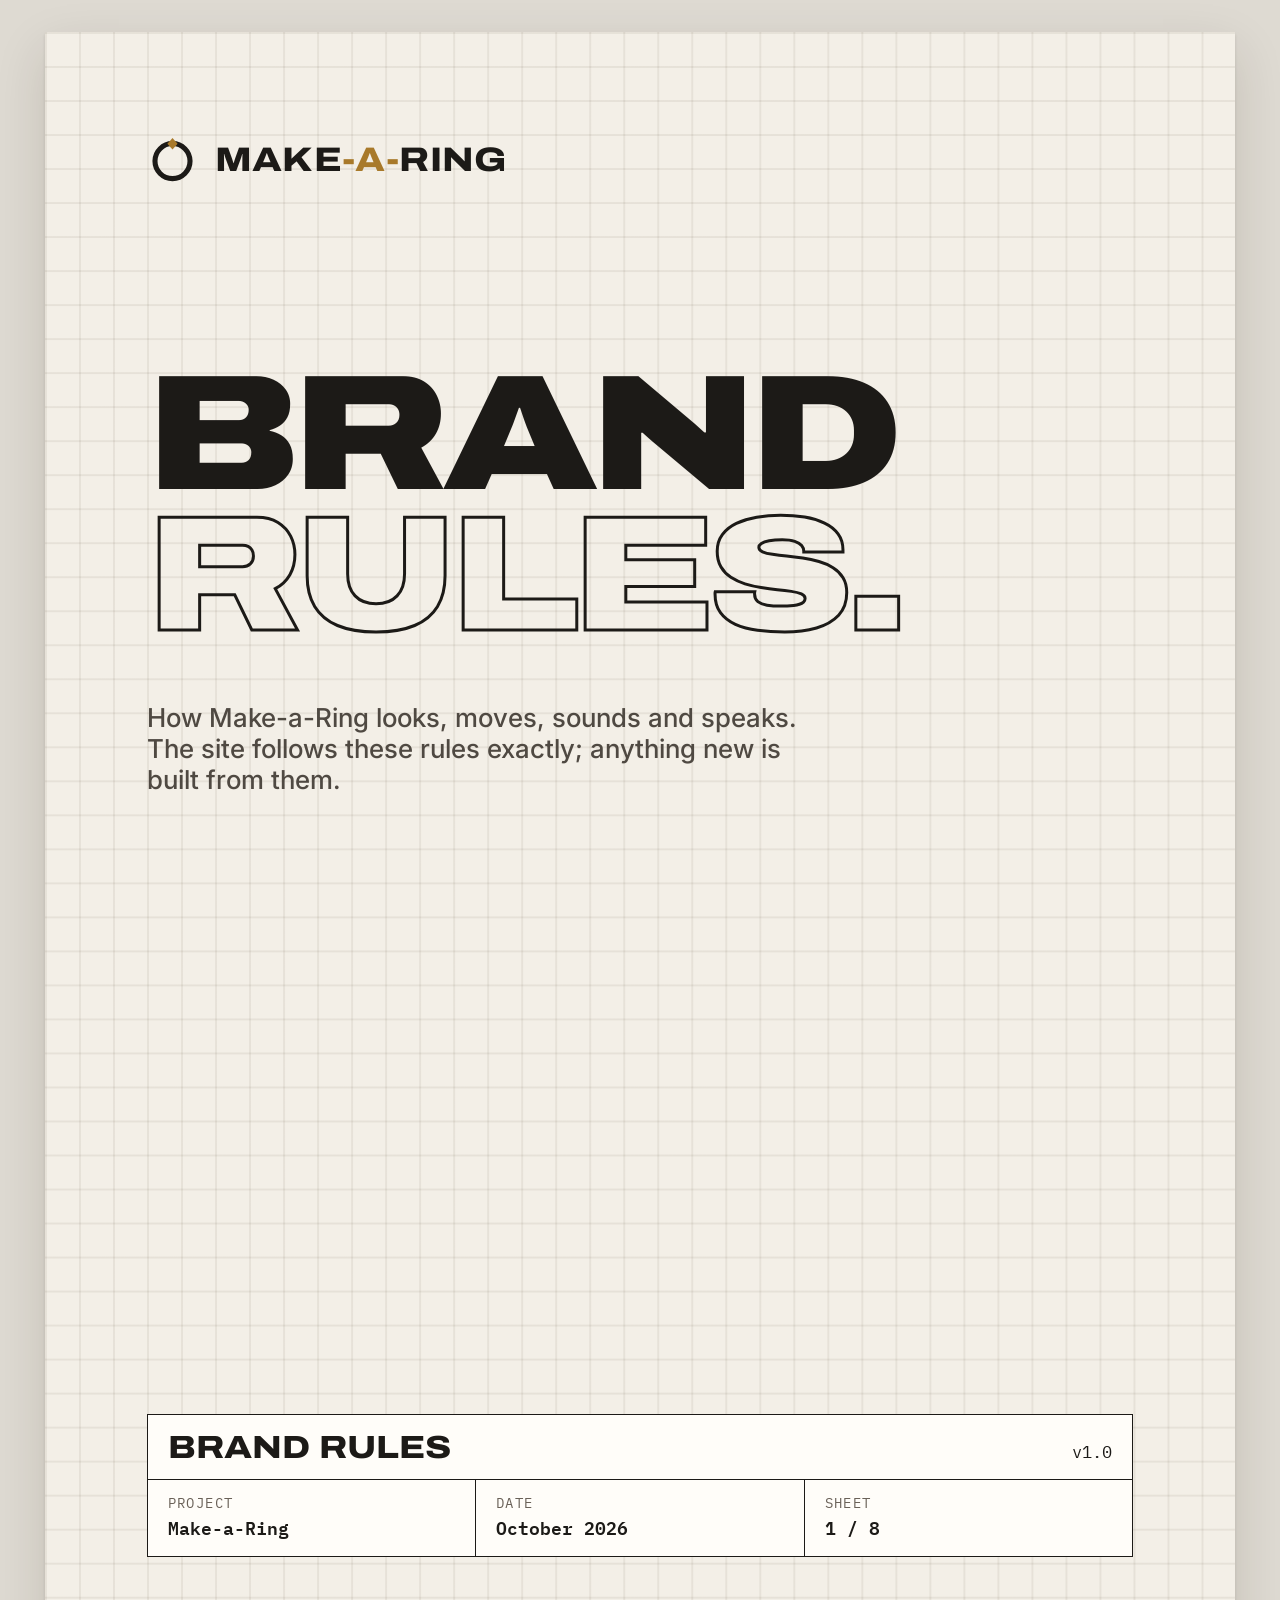
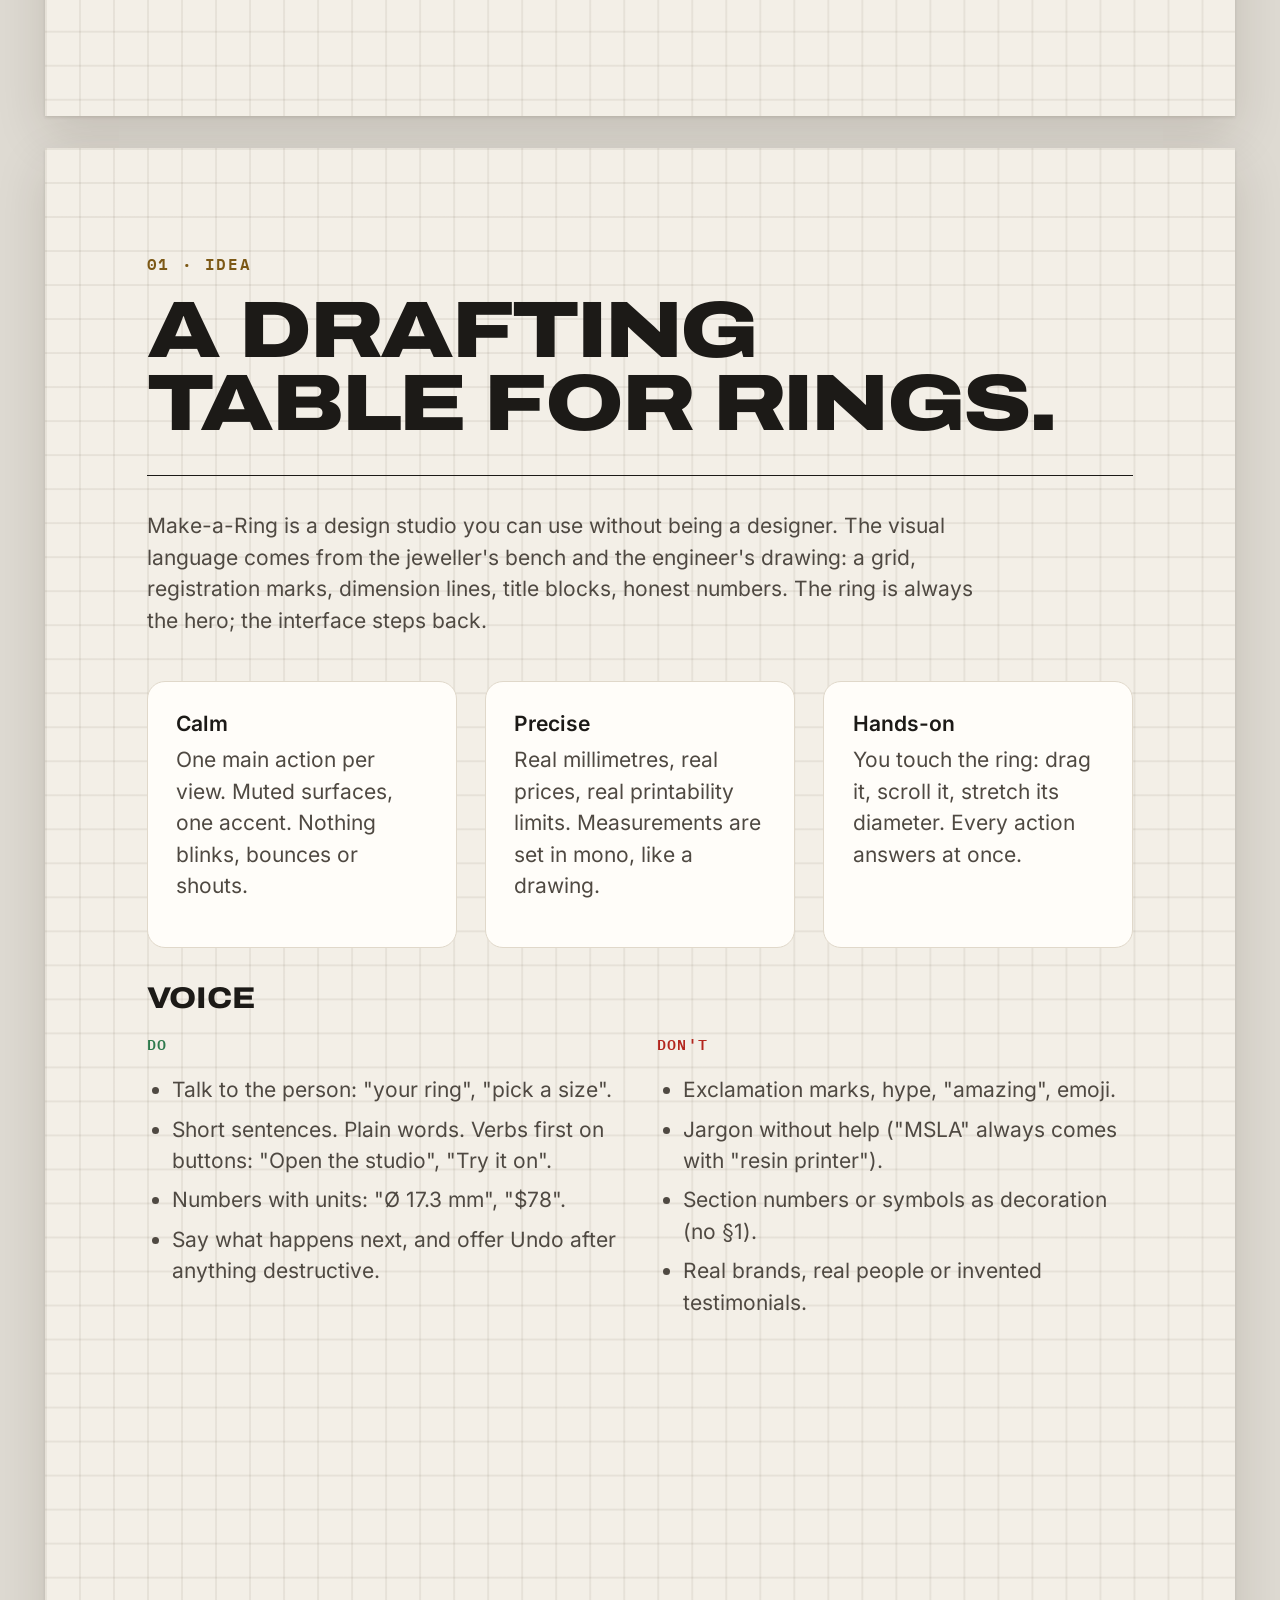
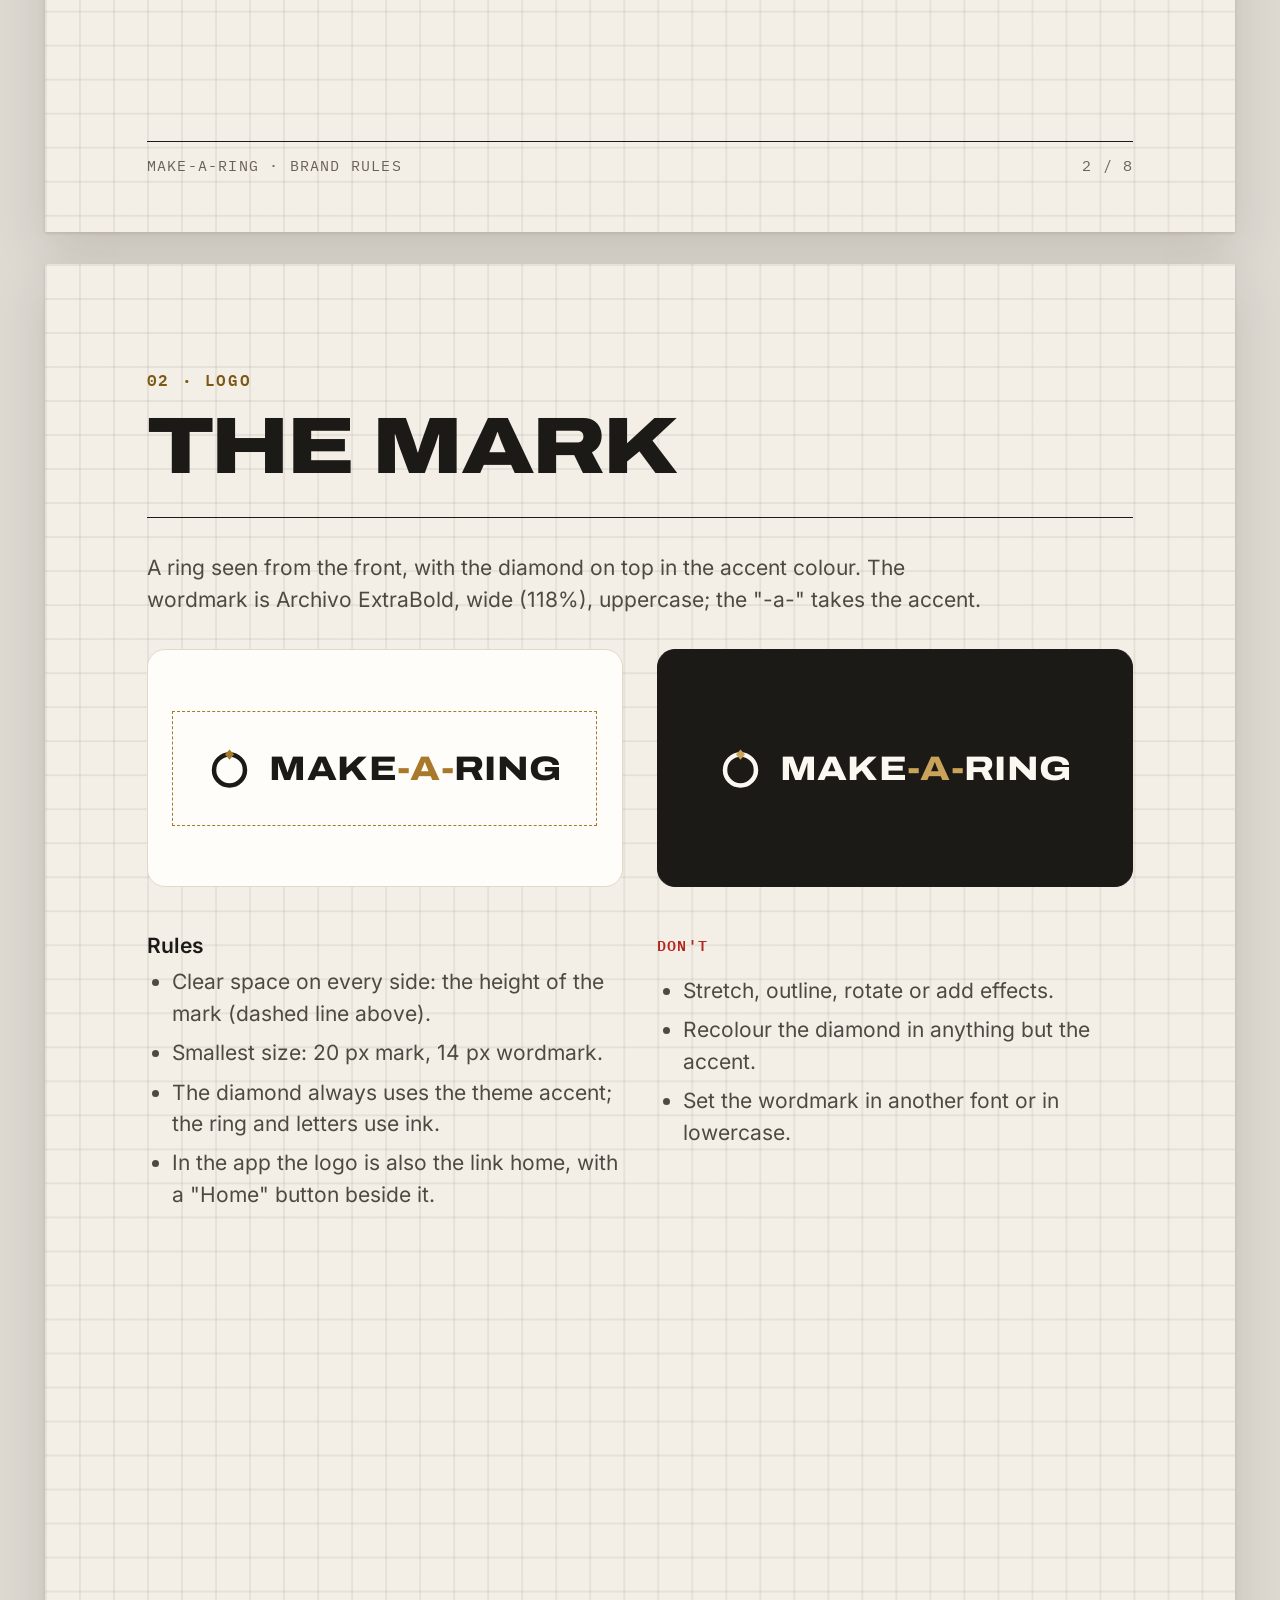
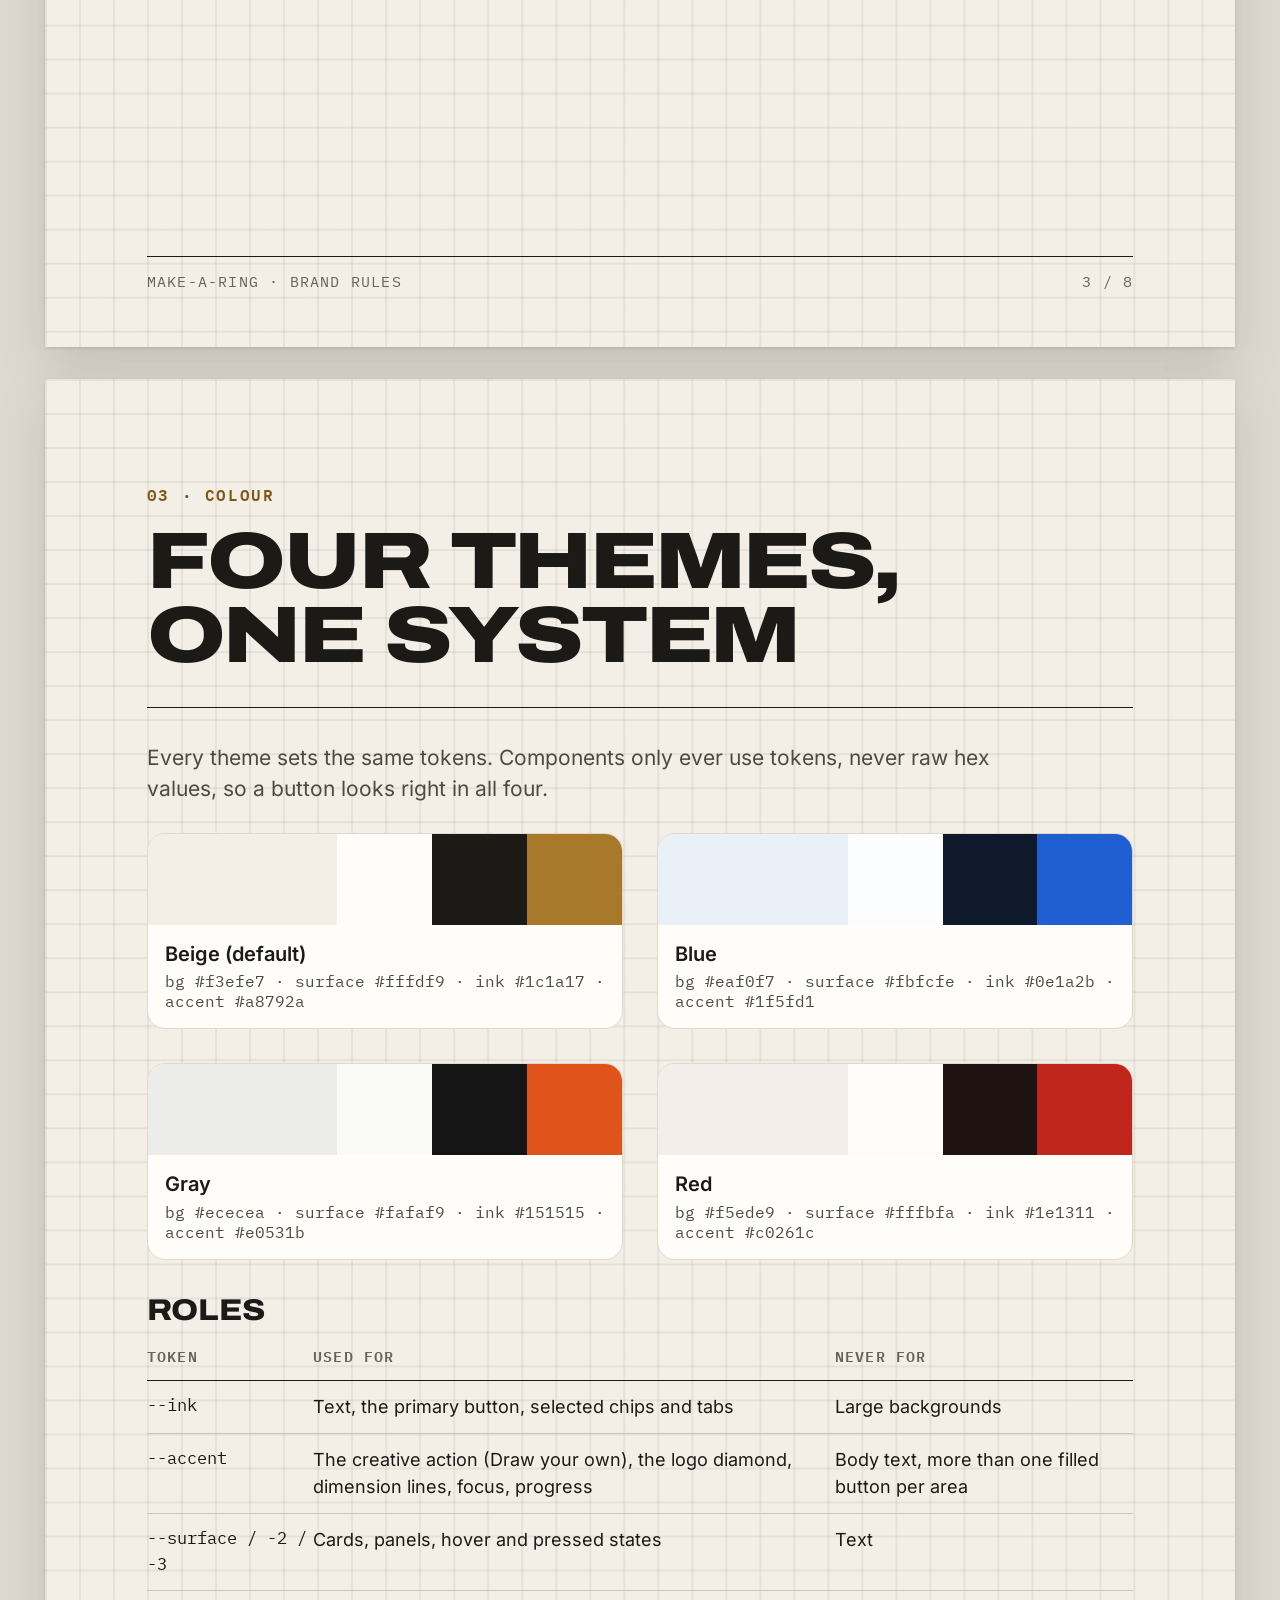
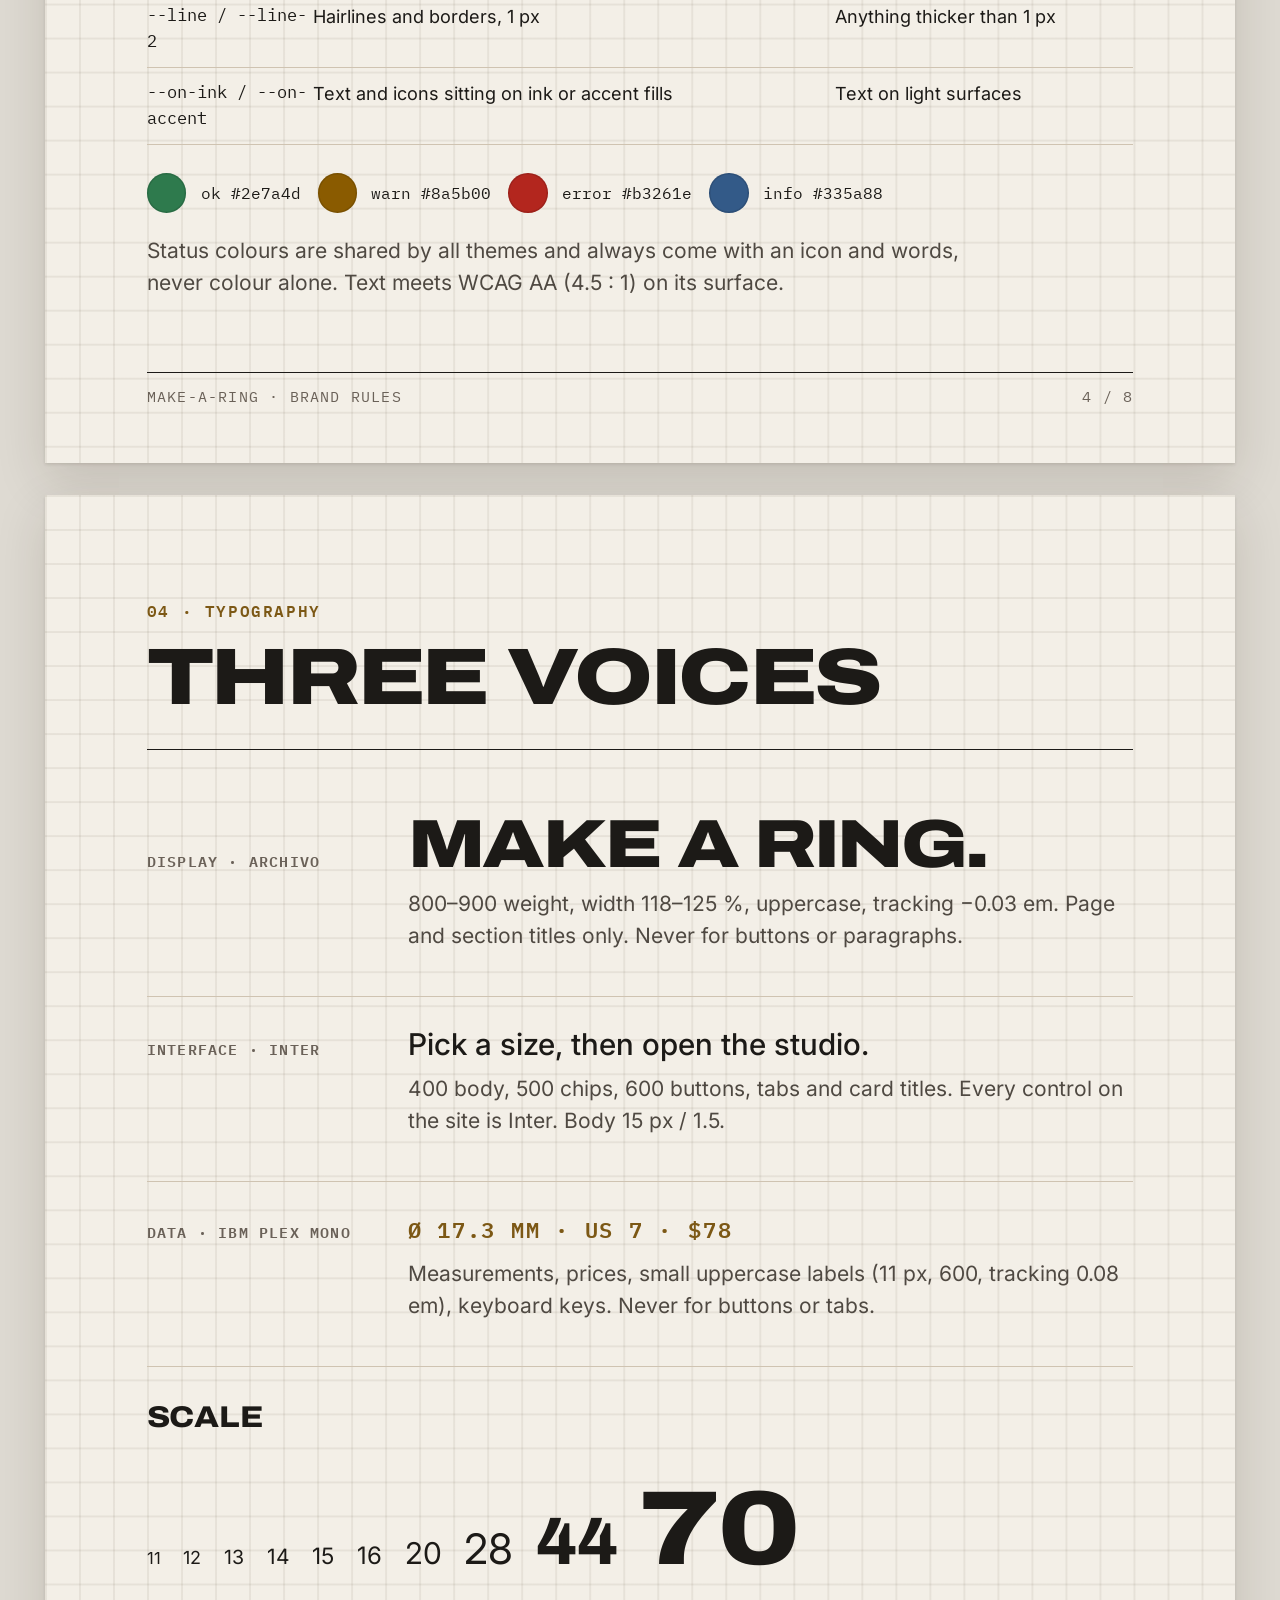
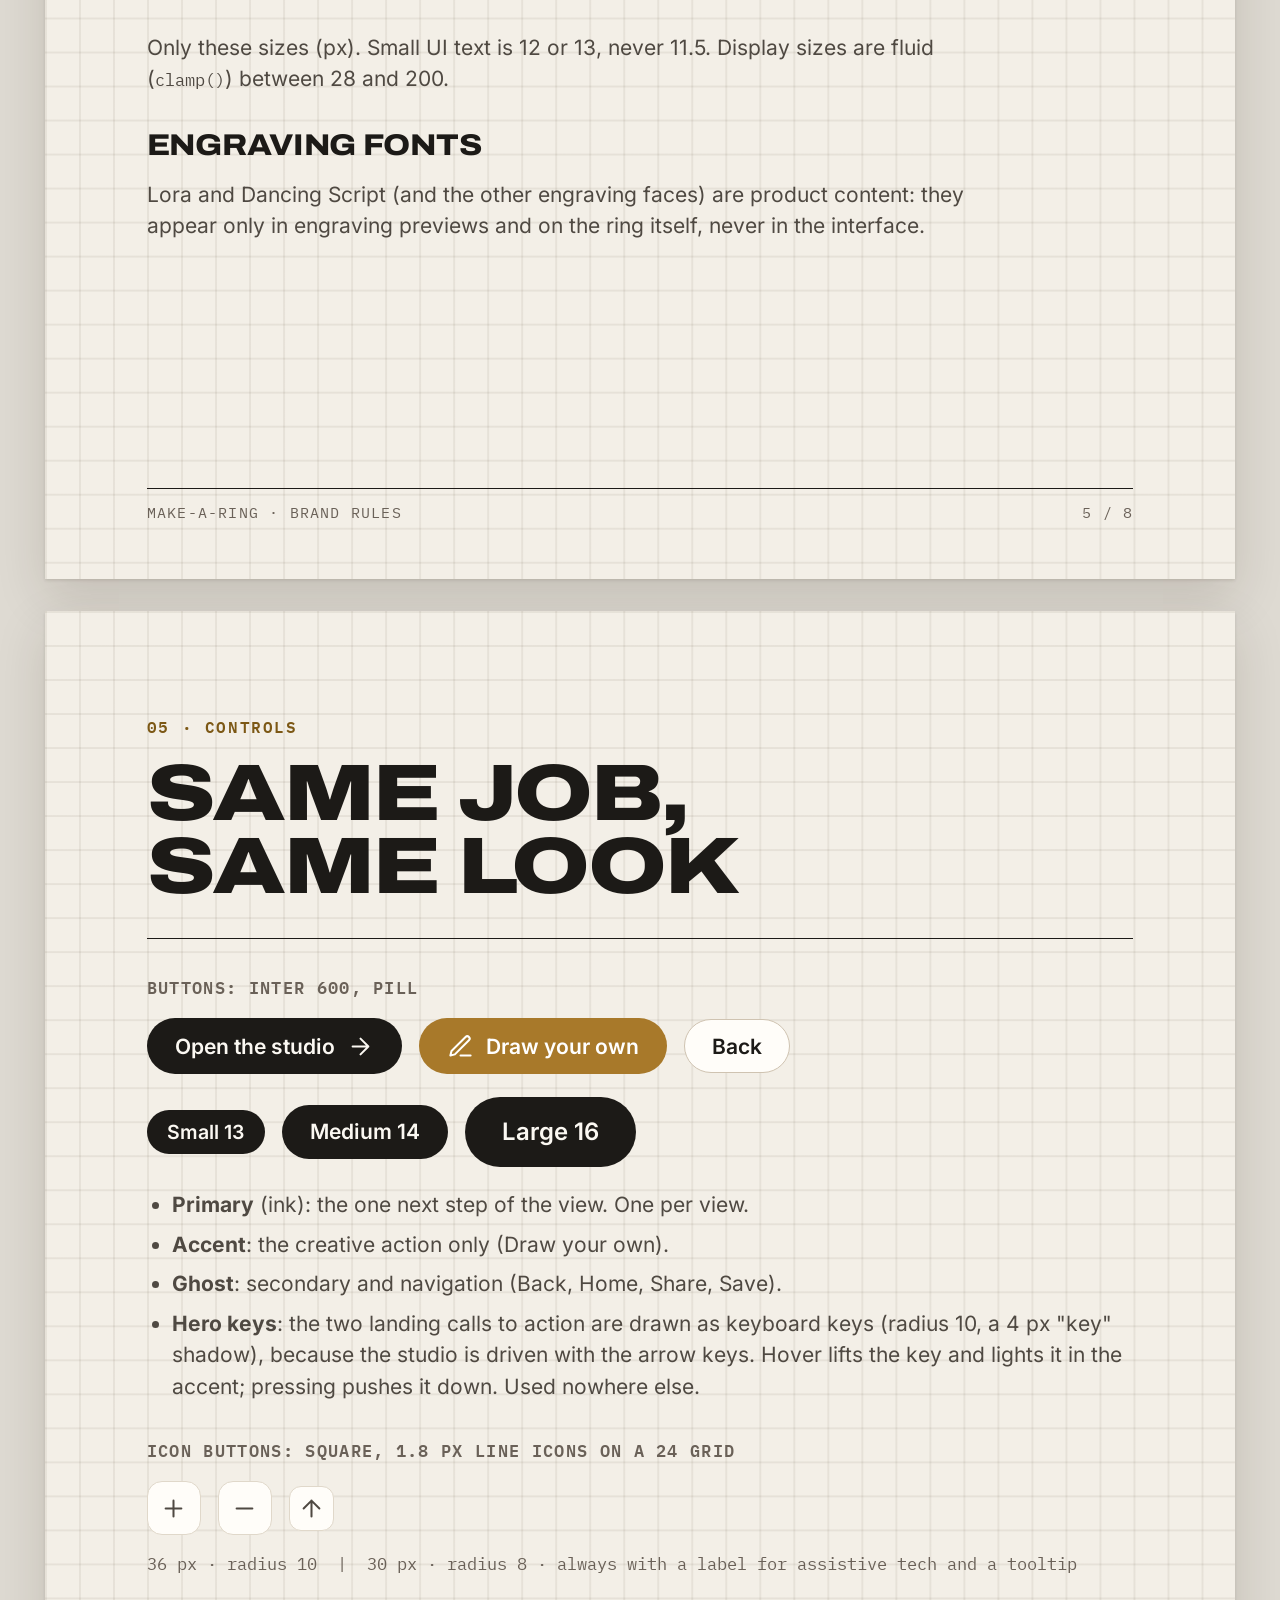
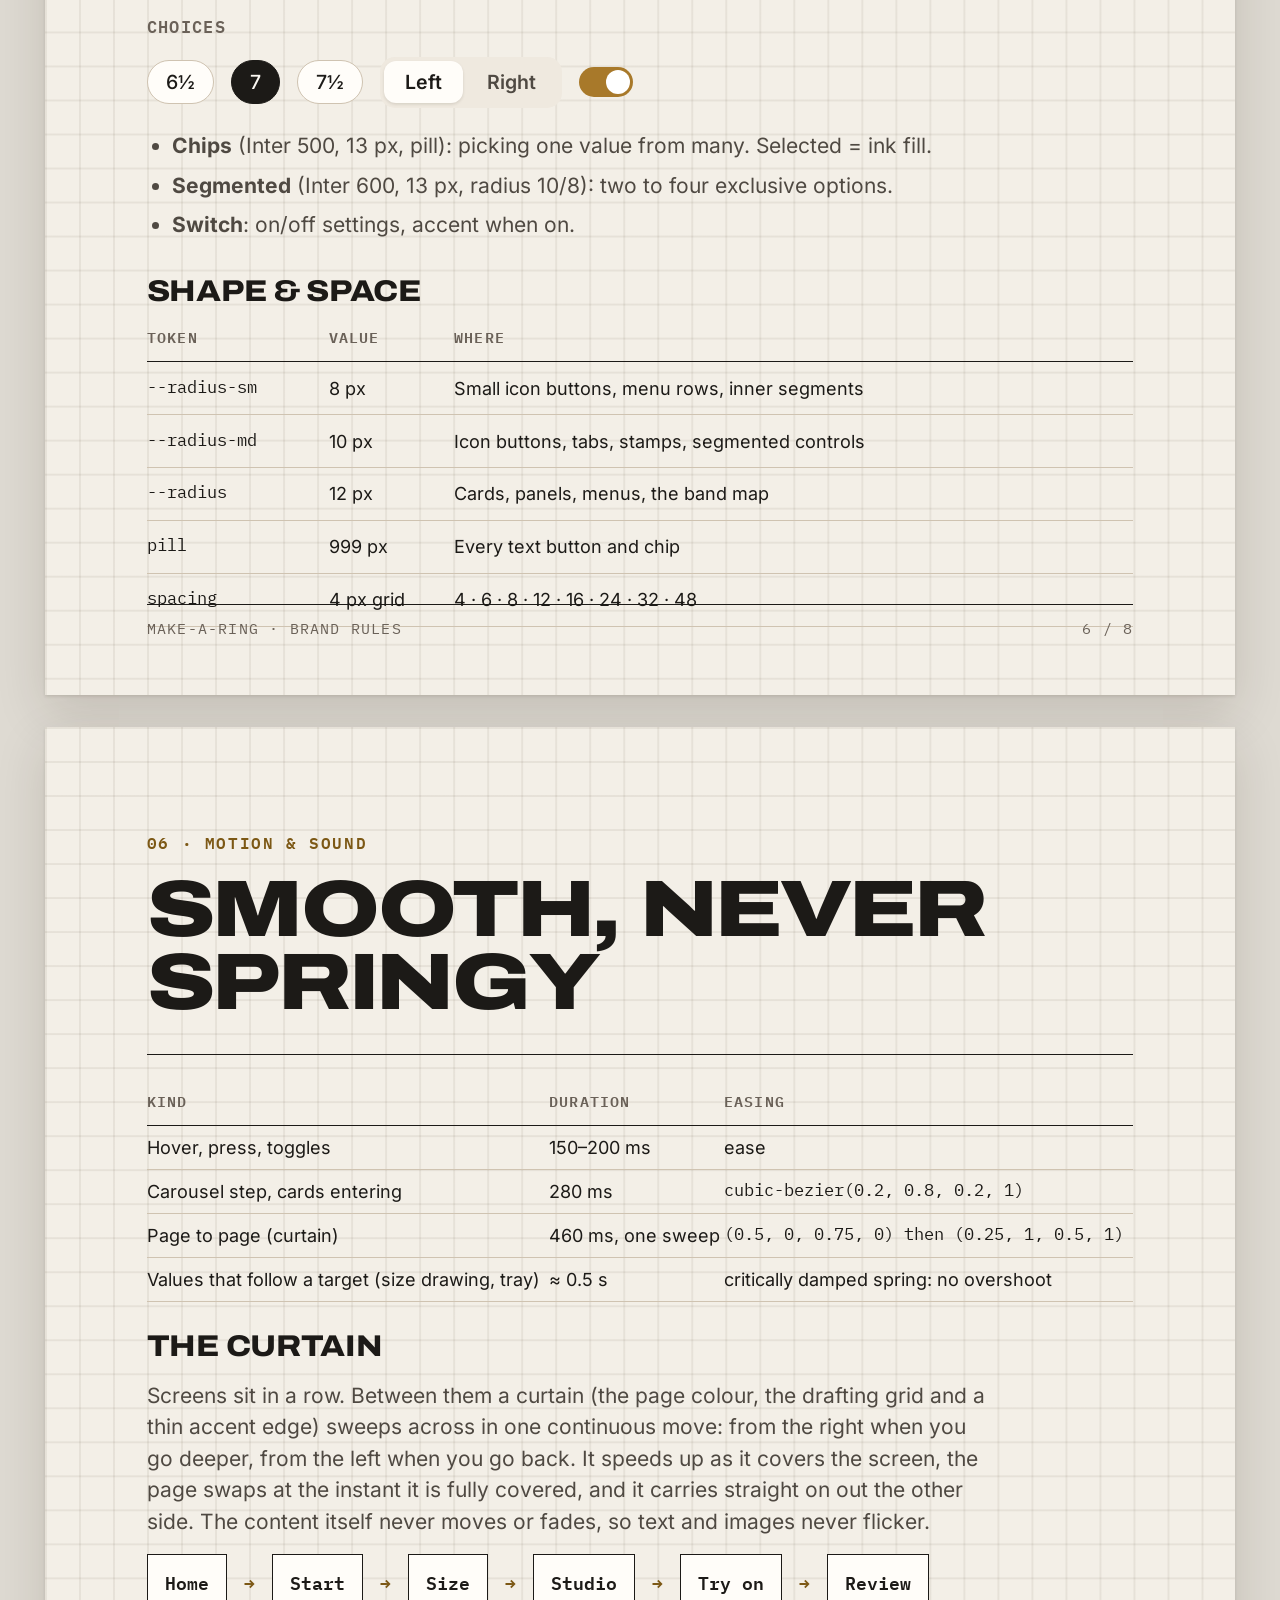
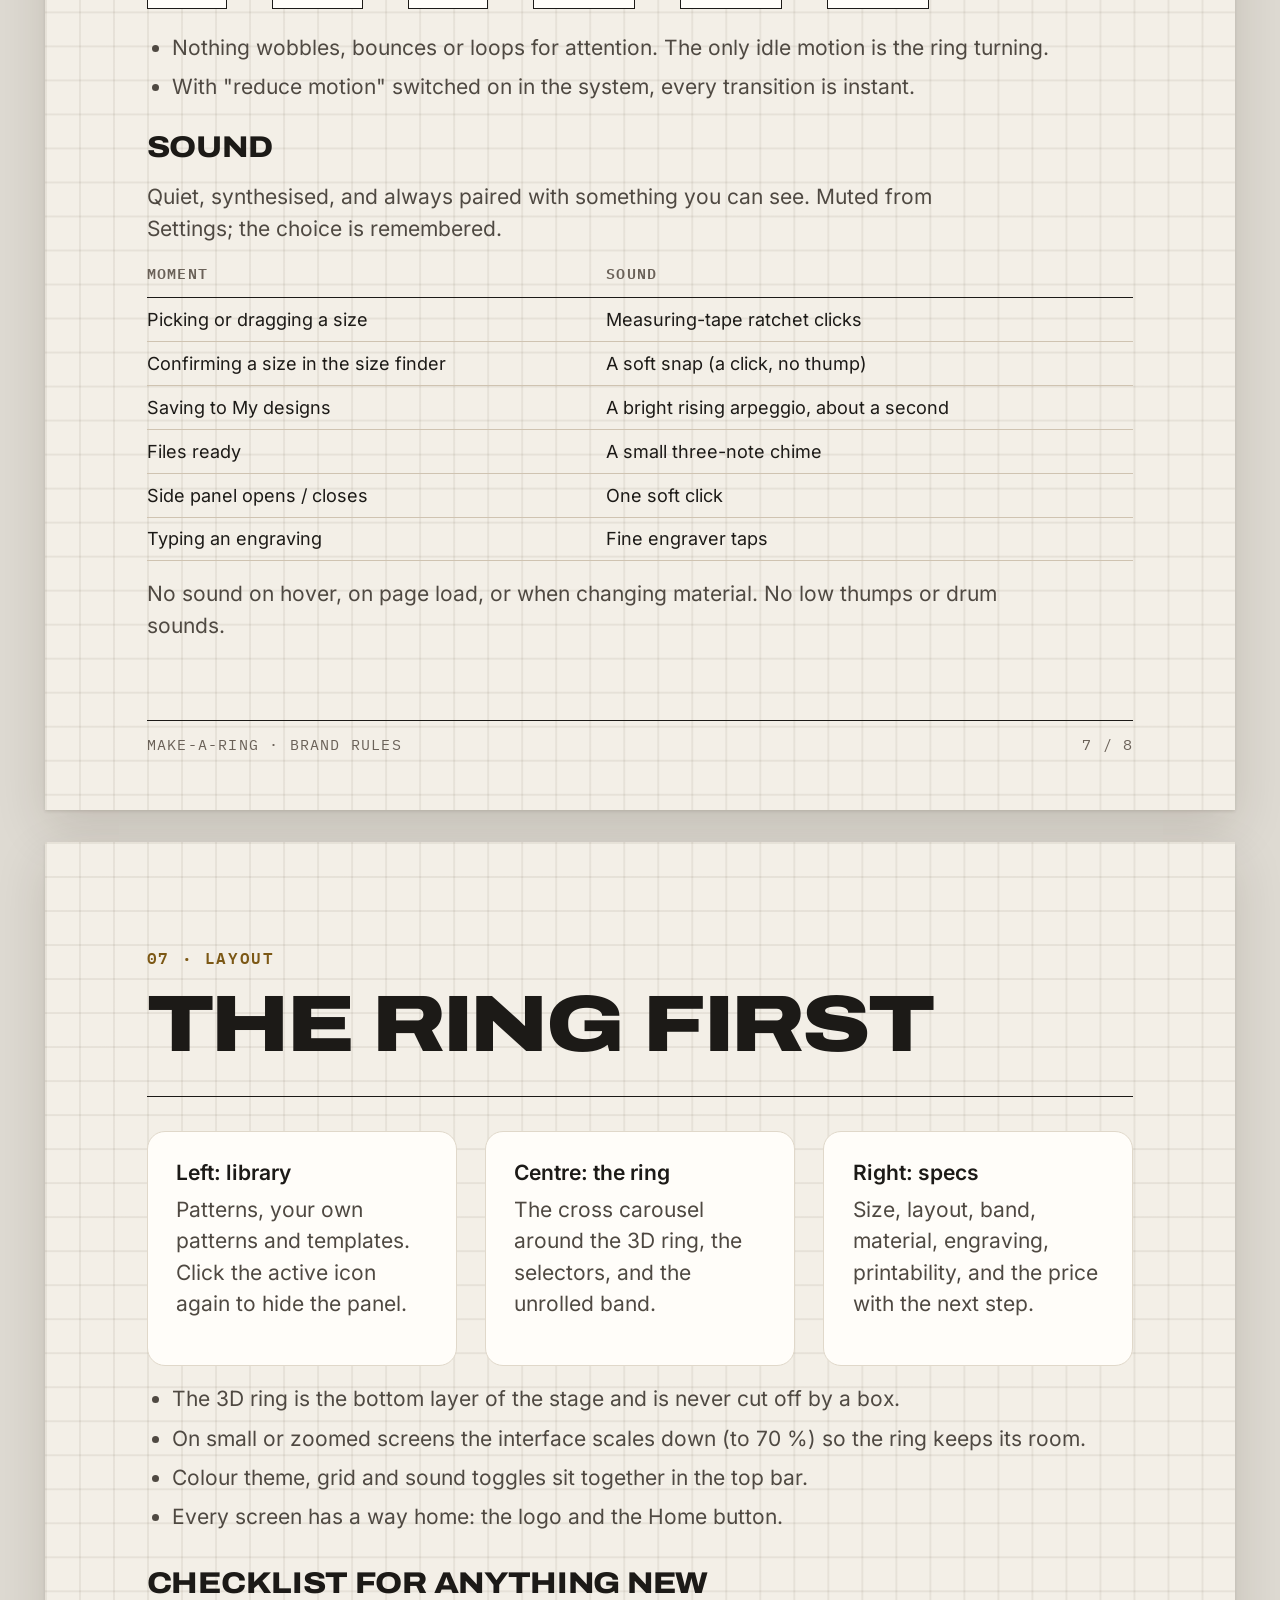
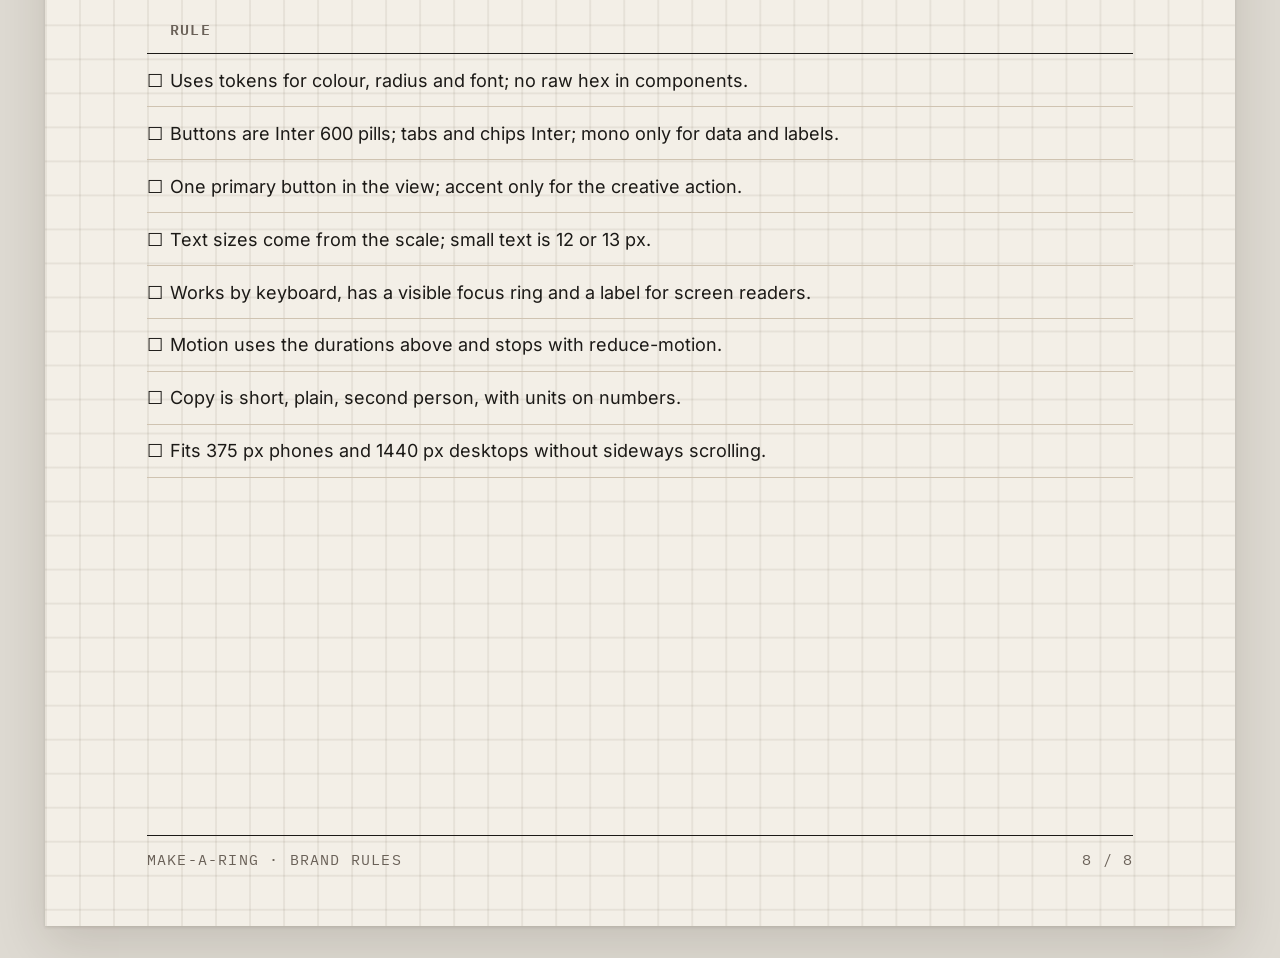
==== commit d127e525: "Brand guide fills the browser window: sheets side by side, scaled to fit; print unchanged" ====
--- a/brand/brand-guide.html
+++ b/brand/brand-guide.html
@@ -2,6 +2,7 @@
 <html lang="en">
 <head>
 <meta charset="utf-8" />
+<meta name="viewport" content="width=device-width, initial-scale=1" />
 <title>Make-a-Ring · Brand rules</title>
 <link rel="preconnect" href="https://fonts.googleapis.com" />
 <link rel="preconnect" href="https://fonts.gstatic.com" crossorigin />
@@ -20,7 +21,7 @@
   body { font: 10.5pt/1.5 var(--font); color: var(--ink); background: var(--bg); -webkit-print-color-adjust: exact; print-color-adjust: exact; }
   .page { width: 210mm; height: 297mm; padding: 18mm 18mm 16mm; position: relative; overflow: hidden; page-break-after: always; break-after: page;
     background-image: linear-gradient(var(--grid) 1px, transparent 1px), linear-gradient(90deg, var(--grid) 1px, transparent 1px); background-size: 6mm 6mm; }
-  .page:last-child { page-break-after: auto; break-after: auto; }
+  .page:last-of-type { page-break-after: auto; break-after: auto; }
   .foot { position: absolute; left: 18mm; right: 18mm; bottom: 10mm; display: flex; justify-content: space-between; font: 7.5pt var(--mono); color: var(--ink-3); letter-spacing: 0.08em; text-transform: uppercase; border-top: 1px solid var(--ink); padding-top: 2.5mm; }
   .kicker { font: 600 8pt var(--mono); letter-spacing: 0.1em; text-transform: uppercase; color: var(--accent-ink); margin: 0 0 3mm; }
   h1 { font: 850 40pt/0.92 var(--display); font-stretch: 122%; letter-spacing: -0.03em; text-transform: uppercase; margin: 0 0 6mm; }
@@ -96,6 +97,11 @@
   .flow { display: flex; align-items: center; gap: 3mm; font: 600 9pt var(--mono); margin: 2mm 0 4mm; }
   .flow span { padding: 2mm 3mm; border: 1px solid var(--ink); background: var(--surface); }
   .flow em { font-style: normal; color: var(--accent-ink); }
+  /* screen: the A4 sheets sit side by side and scale to fill the window (the script sets --z); print is untouched */
+  @media screen {
+    body { display: flex; flex-wrap: wrap; justify-content: center; align-content: flex-start; gap: var(--gap, 32px); padding: var(--gap, 32px); min-height: 100vh; background: color-mix(in srgb, var(--ink) 10%, var(--bg)); }
+    .page { flex: none; zoom: var(--z, 1); background-color: var(--bg); box-shadow: 0 1px 2px rgba(40, 30, 15, .12), 0 12px 32px rgba(40, 30, 15, .14); }
+  }
 </style>
 </head>
 <body>
@@ -220,7 +226,7 @@
   <p class="kicker">04 · Typography</p>
   <h1>Three voices</h1>
   <div class="rule"></div>
-  <div class="spec"><span class="label">Display · Archivo</span><div><div class="sample-display">Make a ring.</div><p style="margin-top:2mm">Landing: 800–900 weight, width 118–125 %, uppercase, tracking −0.03 em. App screens (studio, try on, review): 750 weight, width 112 %, sentence case, so long titles stay readable. Titles only; never for buttons or paragraphs.</p></div></div>
+  <div class="spec"><span class="label">Display · Archivo</span><div><div class="sample-display">Make a ring.</div><p style="margin-top:2mm">800–900 weight, width 118–125 %, uppercase, tracking −0.03 em. Page and section titles only. Never for buttons or paragraphs.</p></div></div>
   <div class="spec"><span class="label">Interface · Inter</span><div><div class="sample-ui">Pick a size, then open the studio.</div><p style="margin-top:2mm">400 body, 500 chips, 600 buttons, tabs and card titles. Every control on the site is Inter. Body 15 px / 1.5.</p></div></div>
   <div class="spec"><span class="label">Data · IBM Plex Mono</span><div><div class="sample-mono">Ø 17.3 mm · US 7 · $78</div><p style="margin-top:2mm">Measurements, prices, small uppercase labels (11 px, 600, tracking 0.08 em), keyboard keys. Never for buttons or tabs.</p></div></div>
   <h2>Scale</h2>
@@ -314,7 +320,7 @@
   </div>
   <ul style="margin-top:3mm">
     <li>The 3D ring is the bottom layer of the stage and is never cut off by a box.</li>
-    <li>On small or zoomed screens the interface scales down (to 80 %) so the ring keeps its room.</li>
+    <li>On small or zoomed screens the interface scales down (to 70 %) so the ring keeps its room.</li>
     <li>Colour theme, grid and sound toggles sit together in the top bar.</li>
     <li>Every screen has a way home: the logo and the Home button.</li>
   </ul>
@@ -332,5 +338,17 @@
   </table>
   <div class="foot"><span>Make-a-Ring · Brand rules</span><span>8 / 8</span></div>
 </section>
+<script>
+  // Two sheets across on wide screens, one on narrow ones, each scaled so the row fills the window.
+  const fit = () => {
+    const w = document.documentElement.clientWidth, gap = w < 600 ? 12 : 32, sheet = (210 / 25.4) * 96;
+    const across = w >= 1400 ? 2 : 1;
+    const z = Math.min(1.5, (w - 2 * gap - (across - 1) * gap) / (across * sheet));
+    document.documentElement.style.setProperty('--z', z.toFixed(4));
+    document.documentElement.style.setProperty('--gap', gap + 'px');
+  };
+  fit();
+  addEventListener('resize', fit);
+</script>
 </body>
 </html>
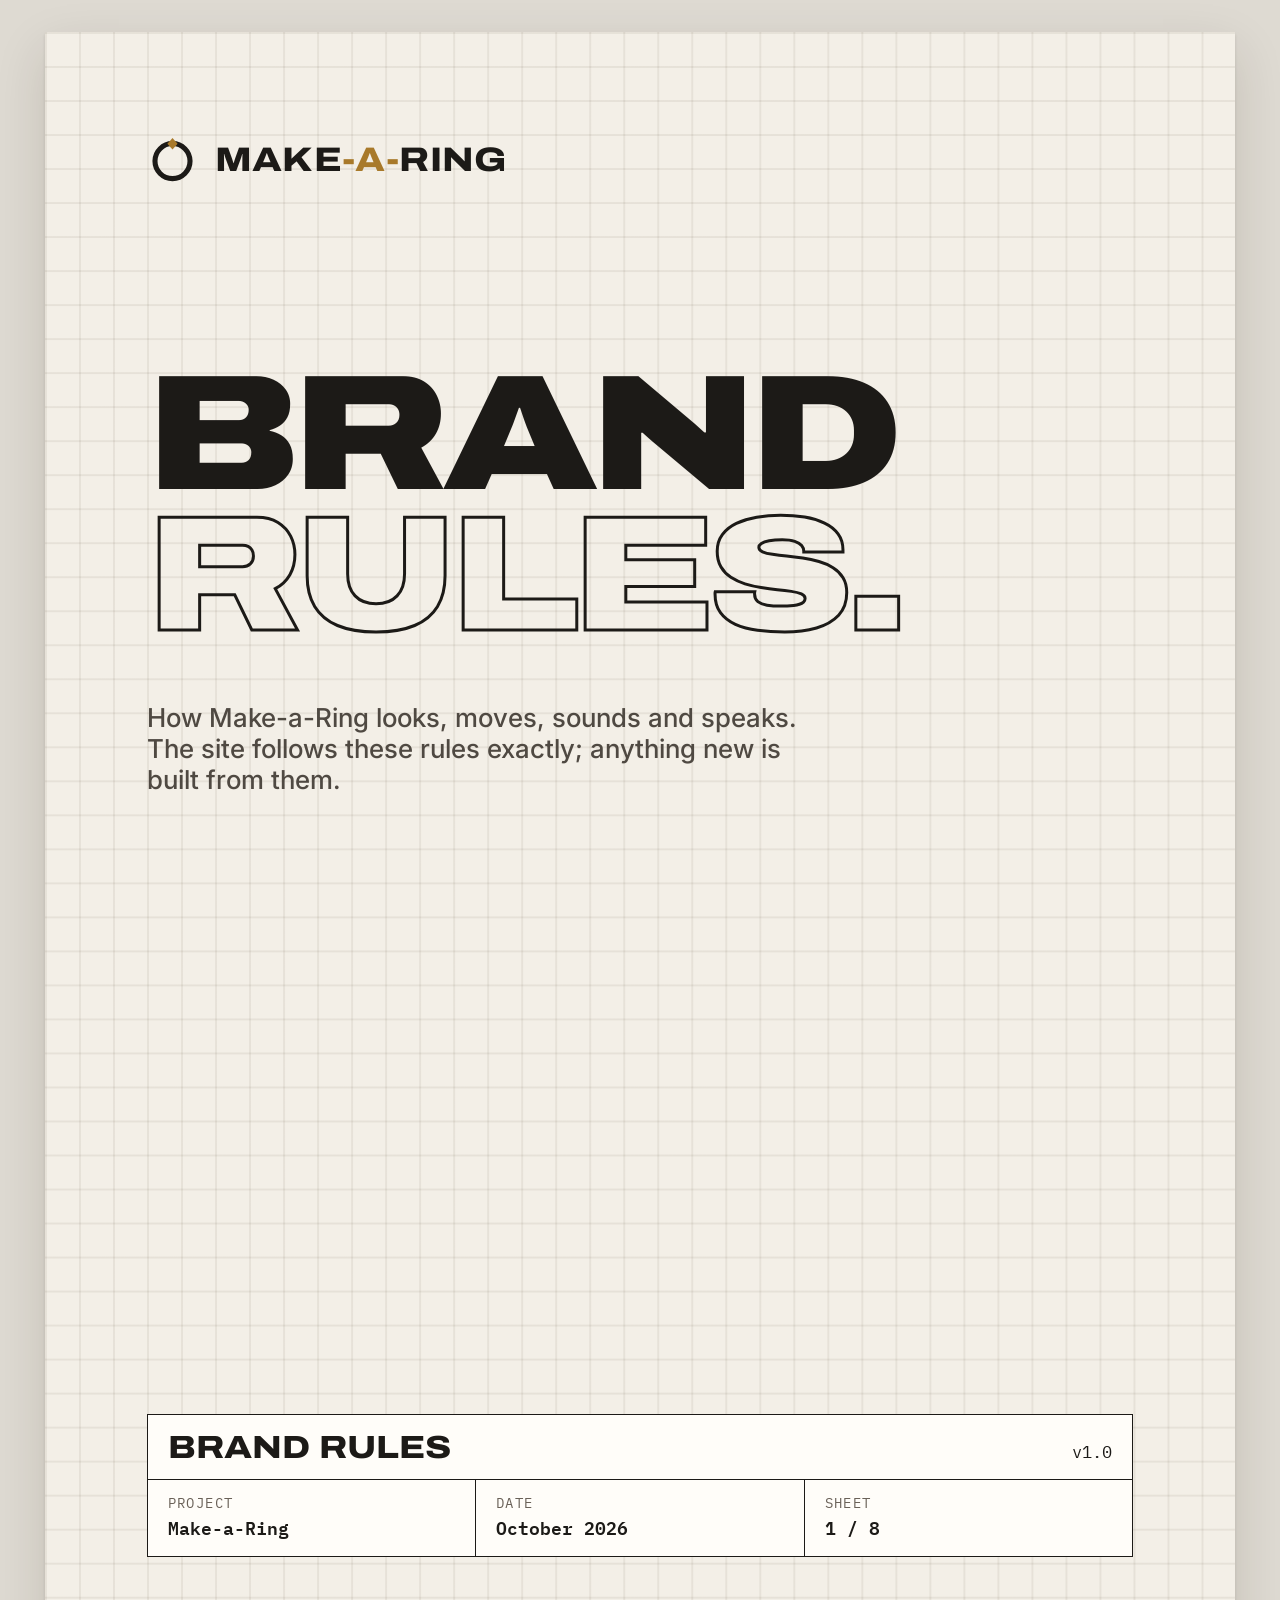
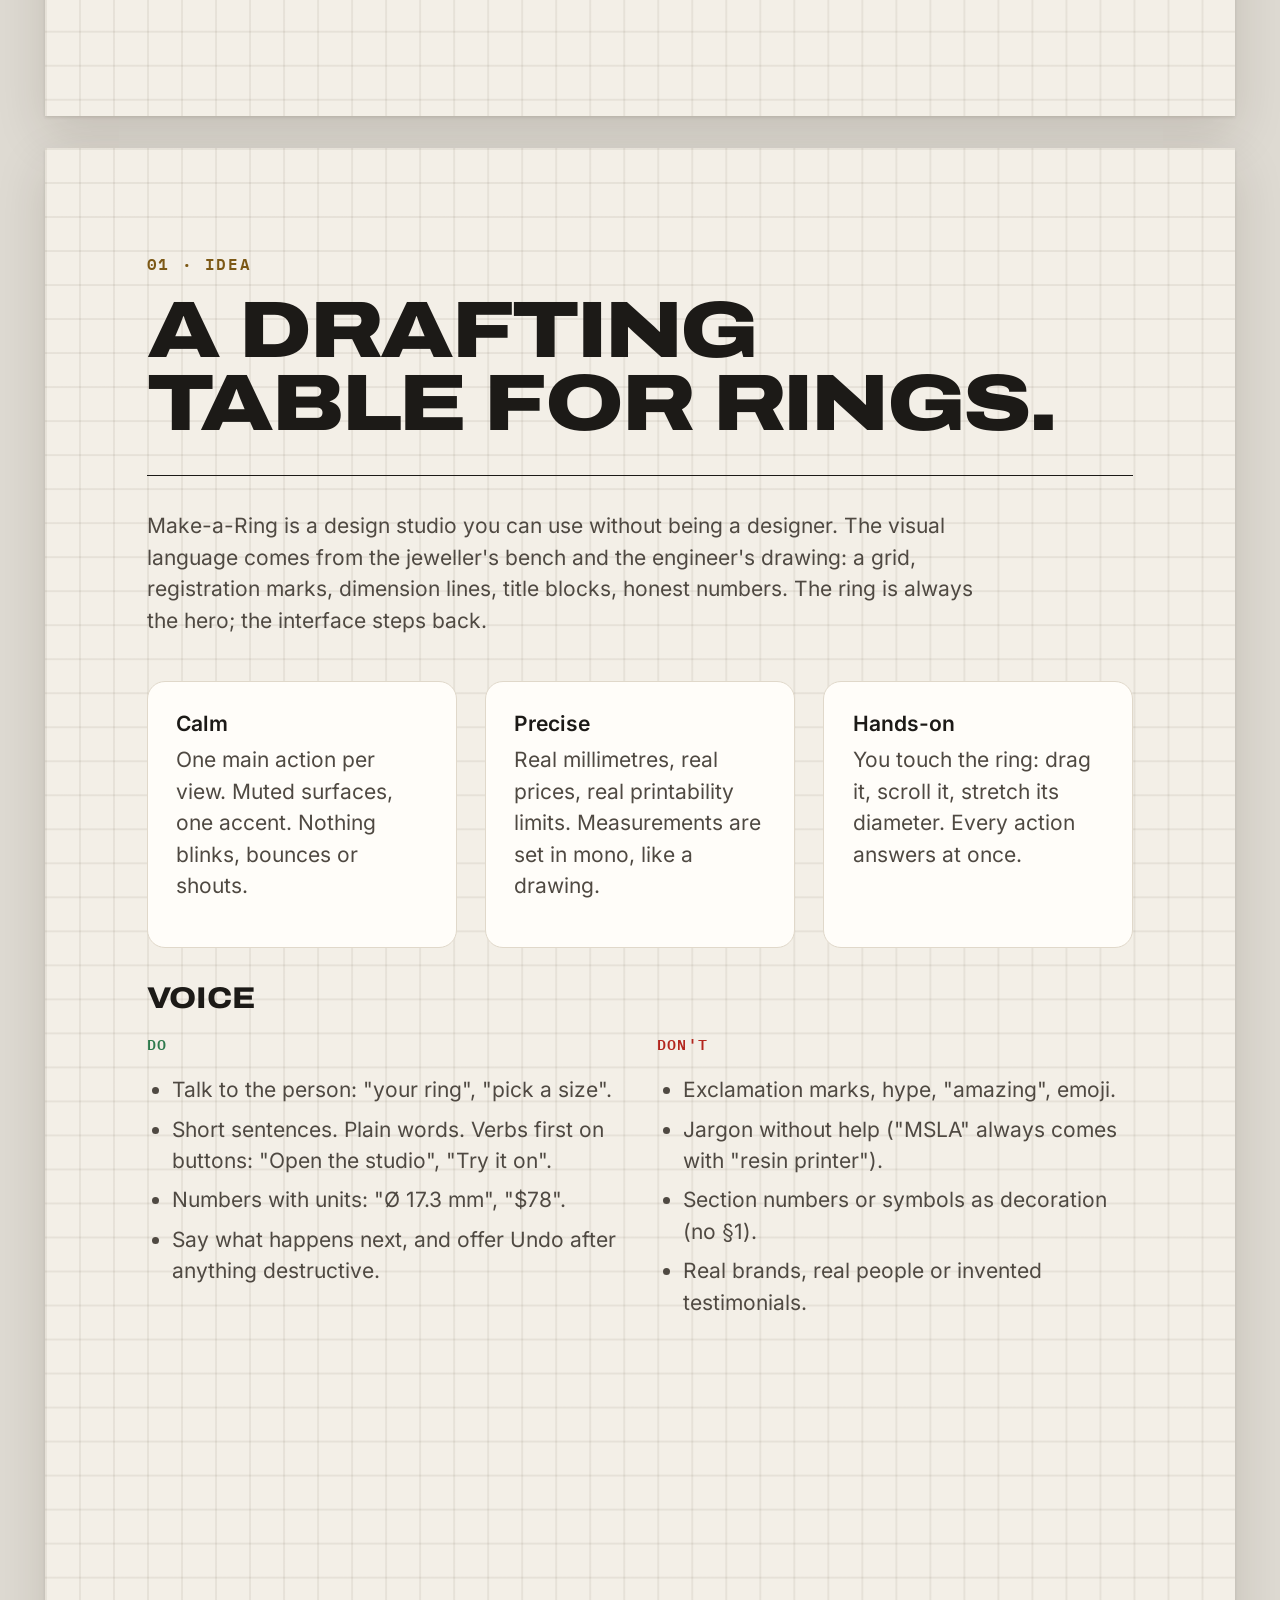
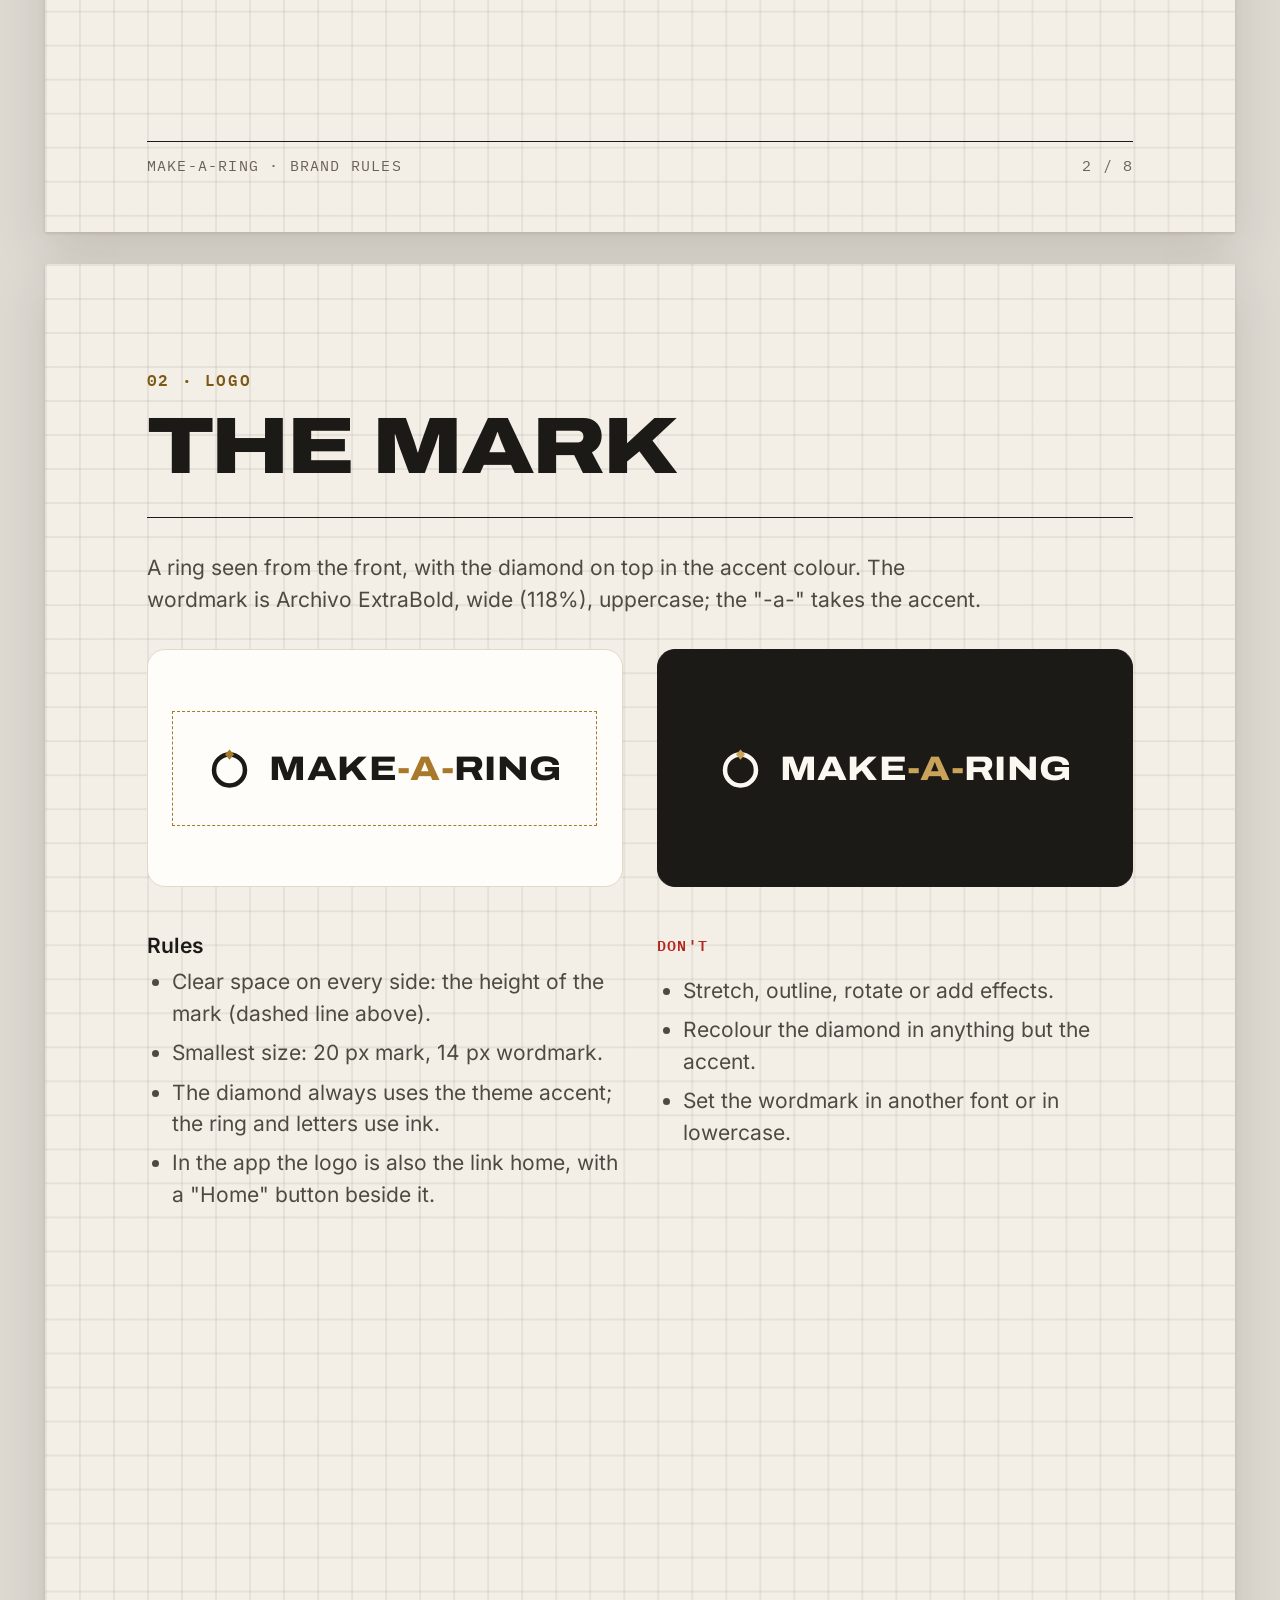
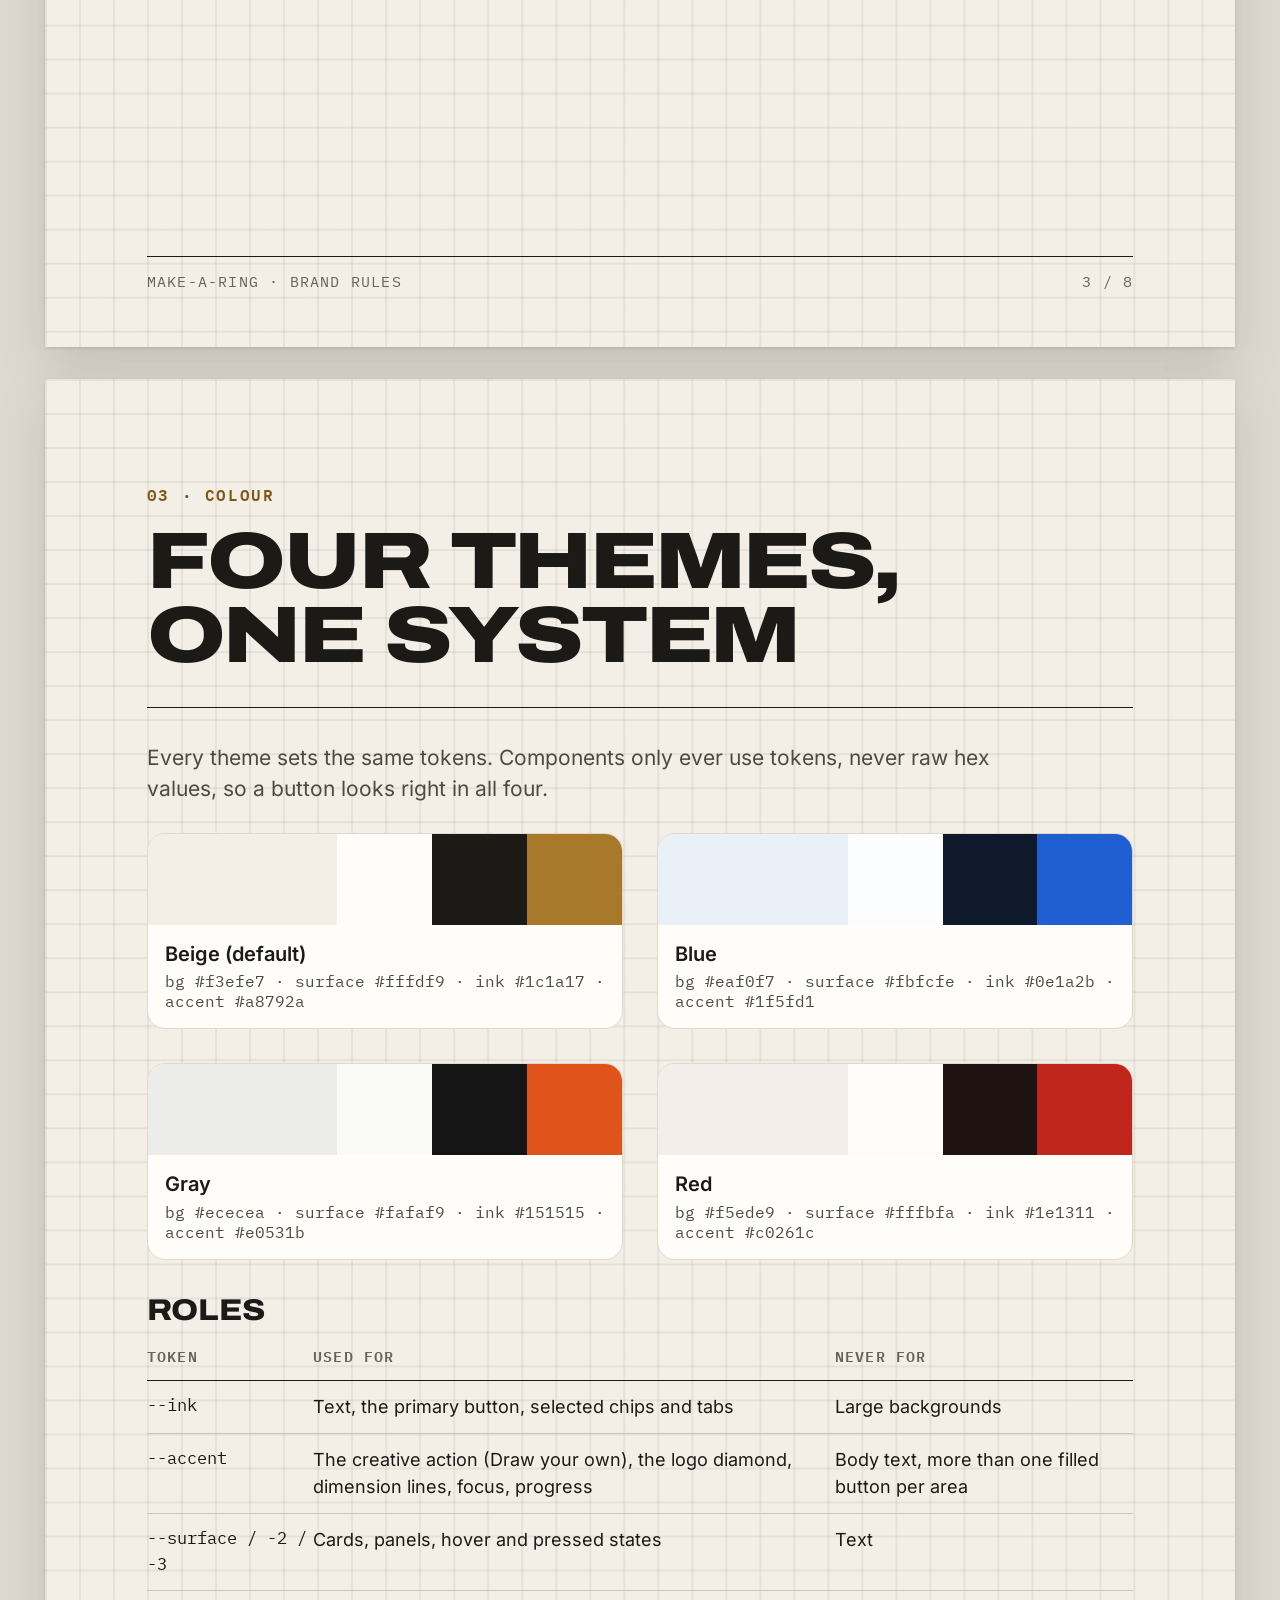
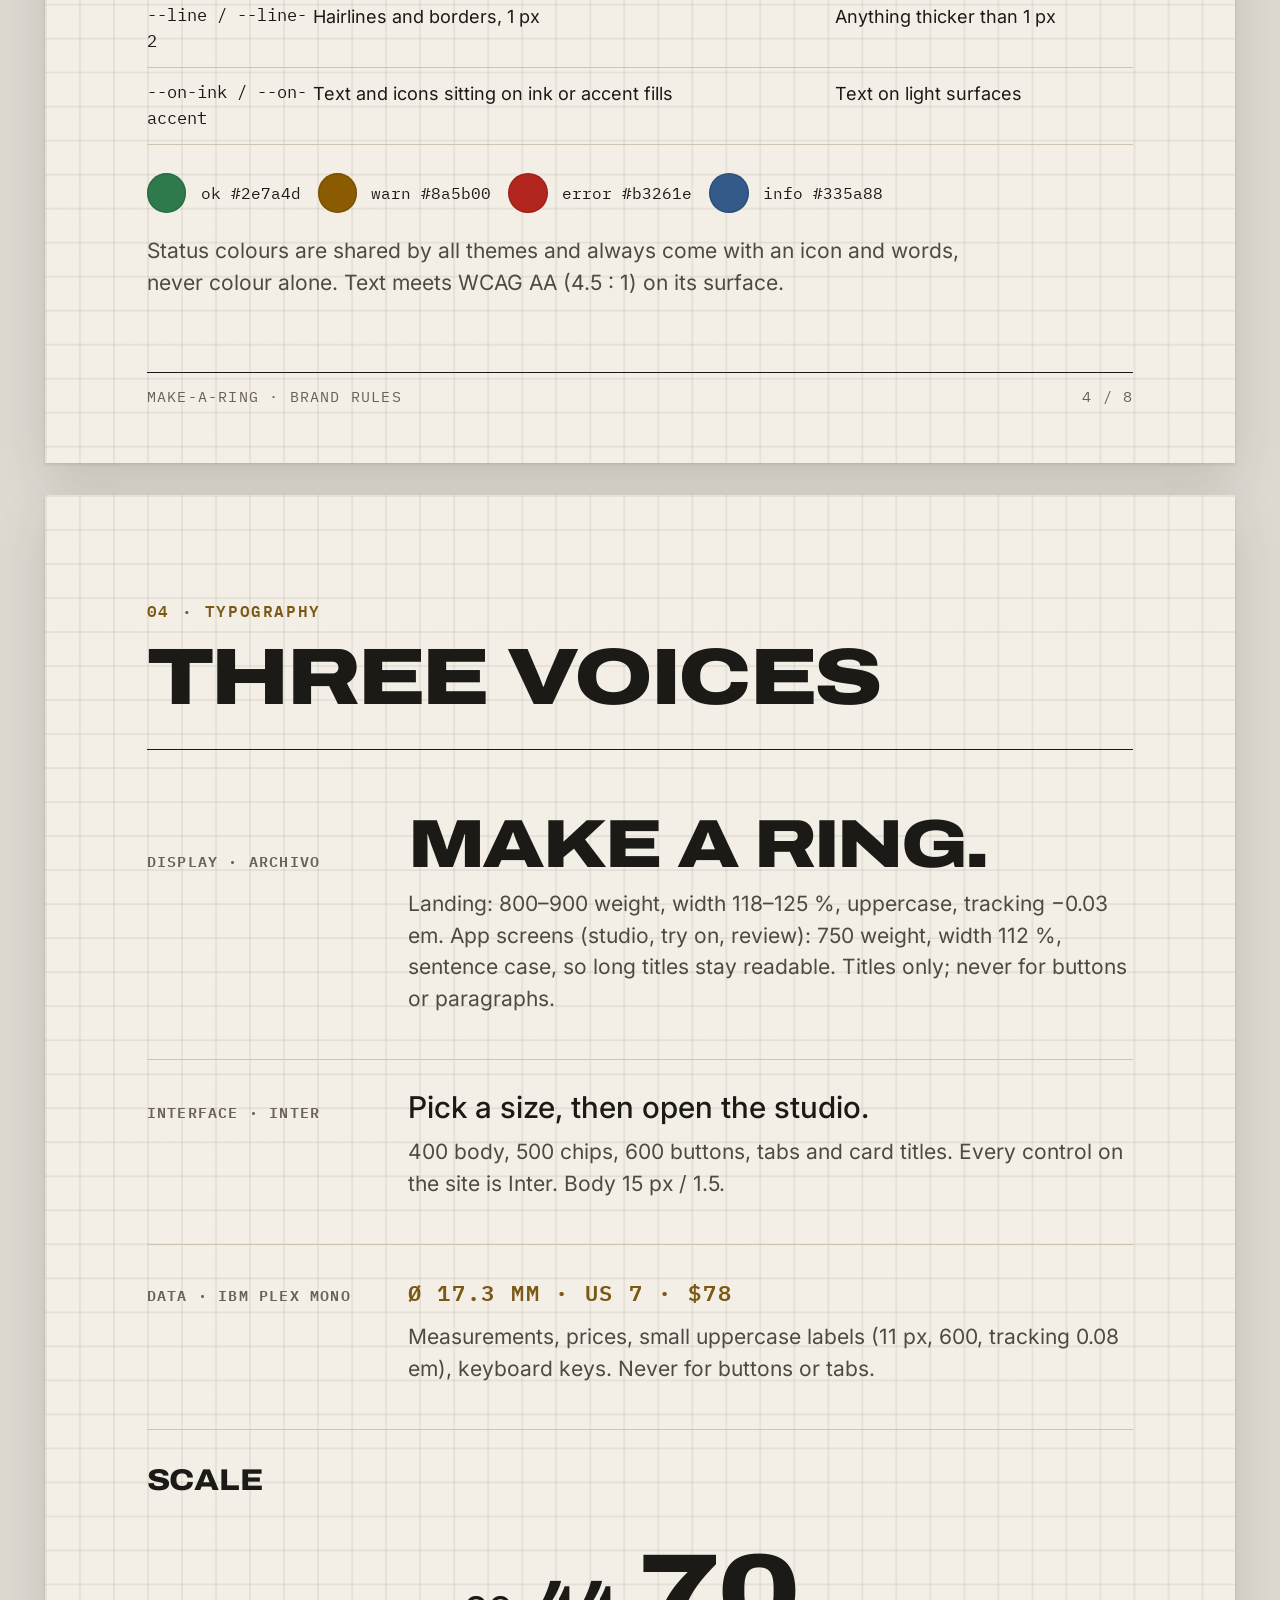
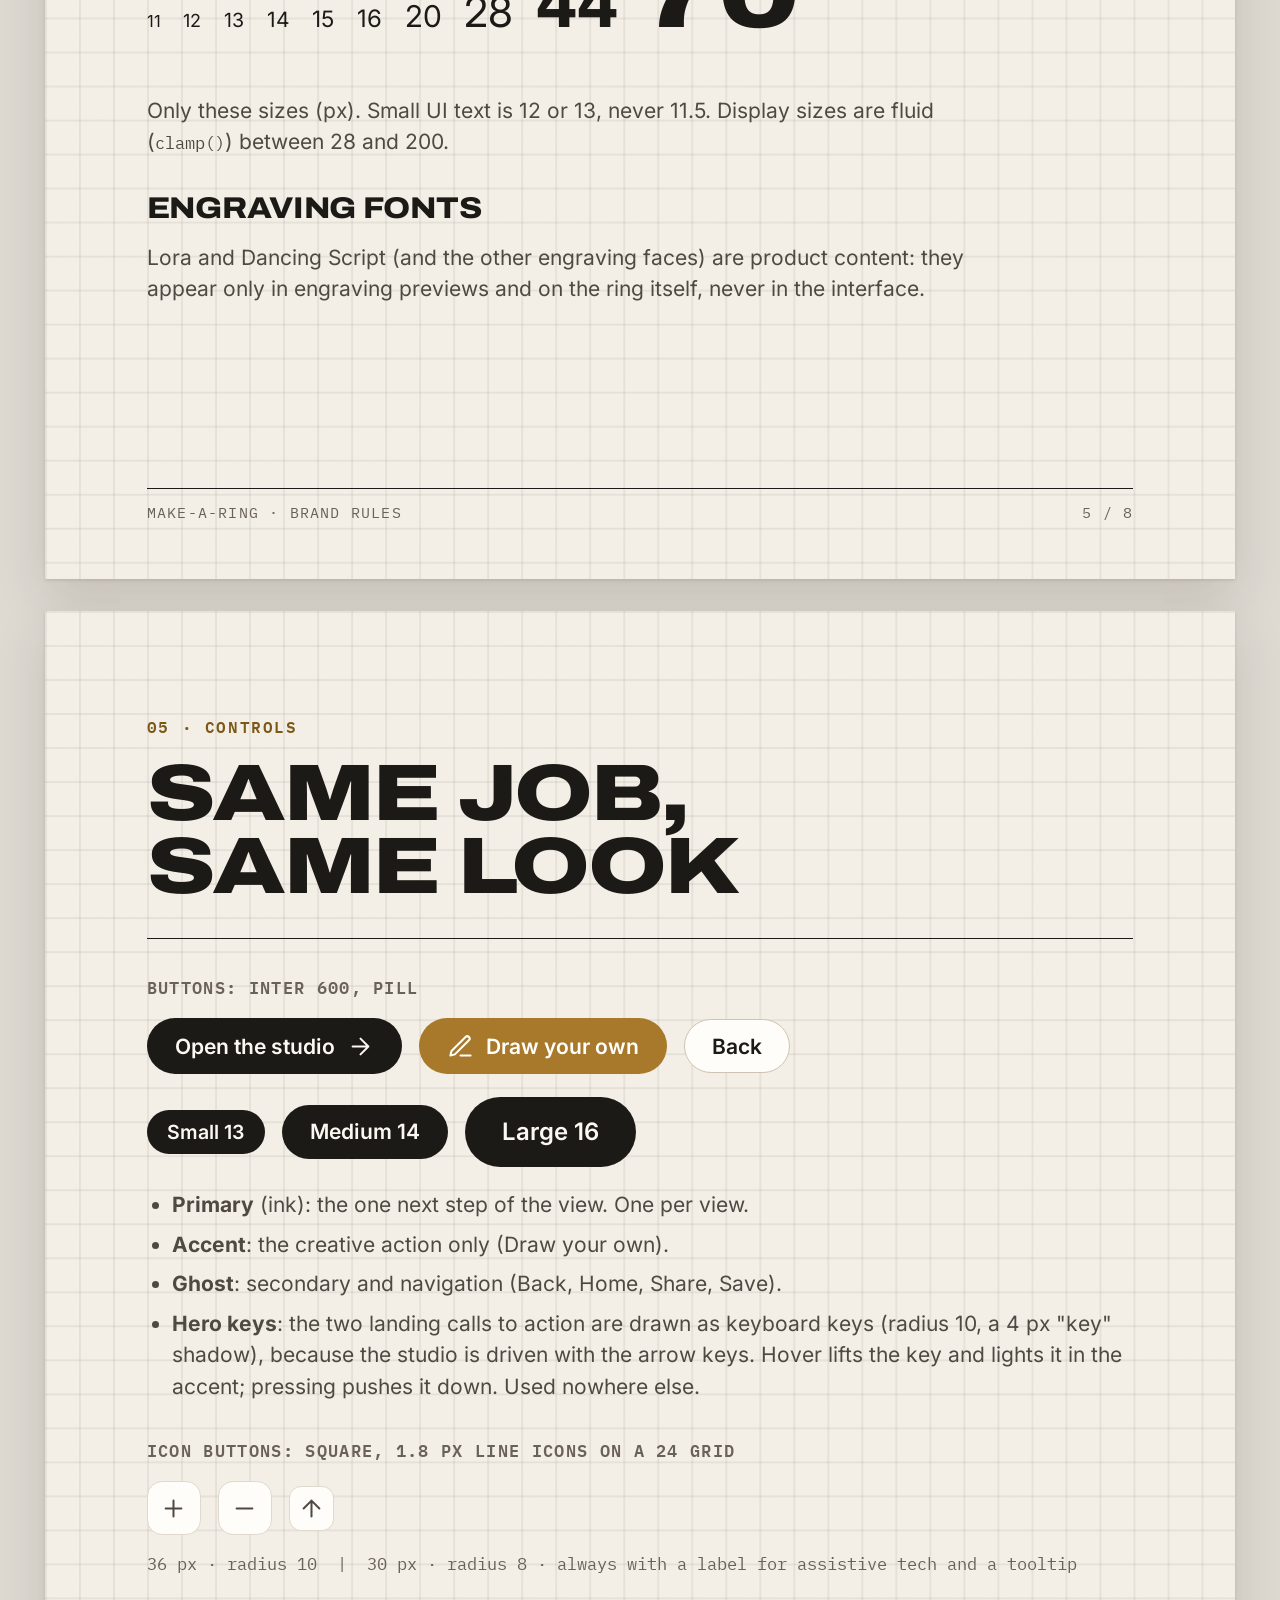
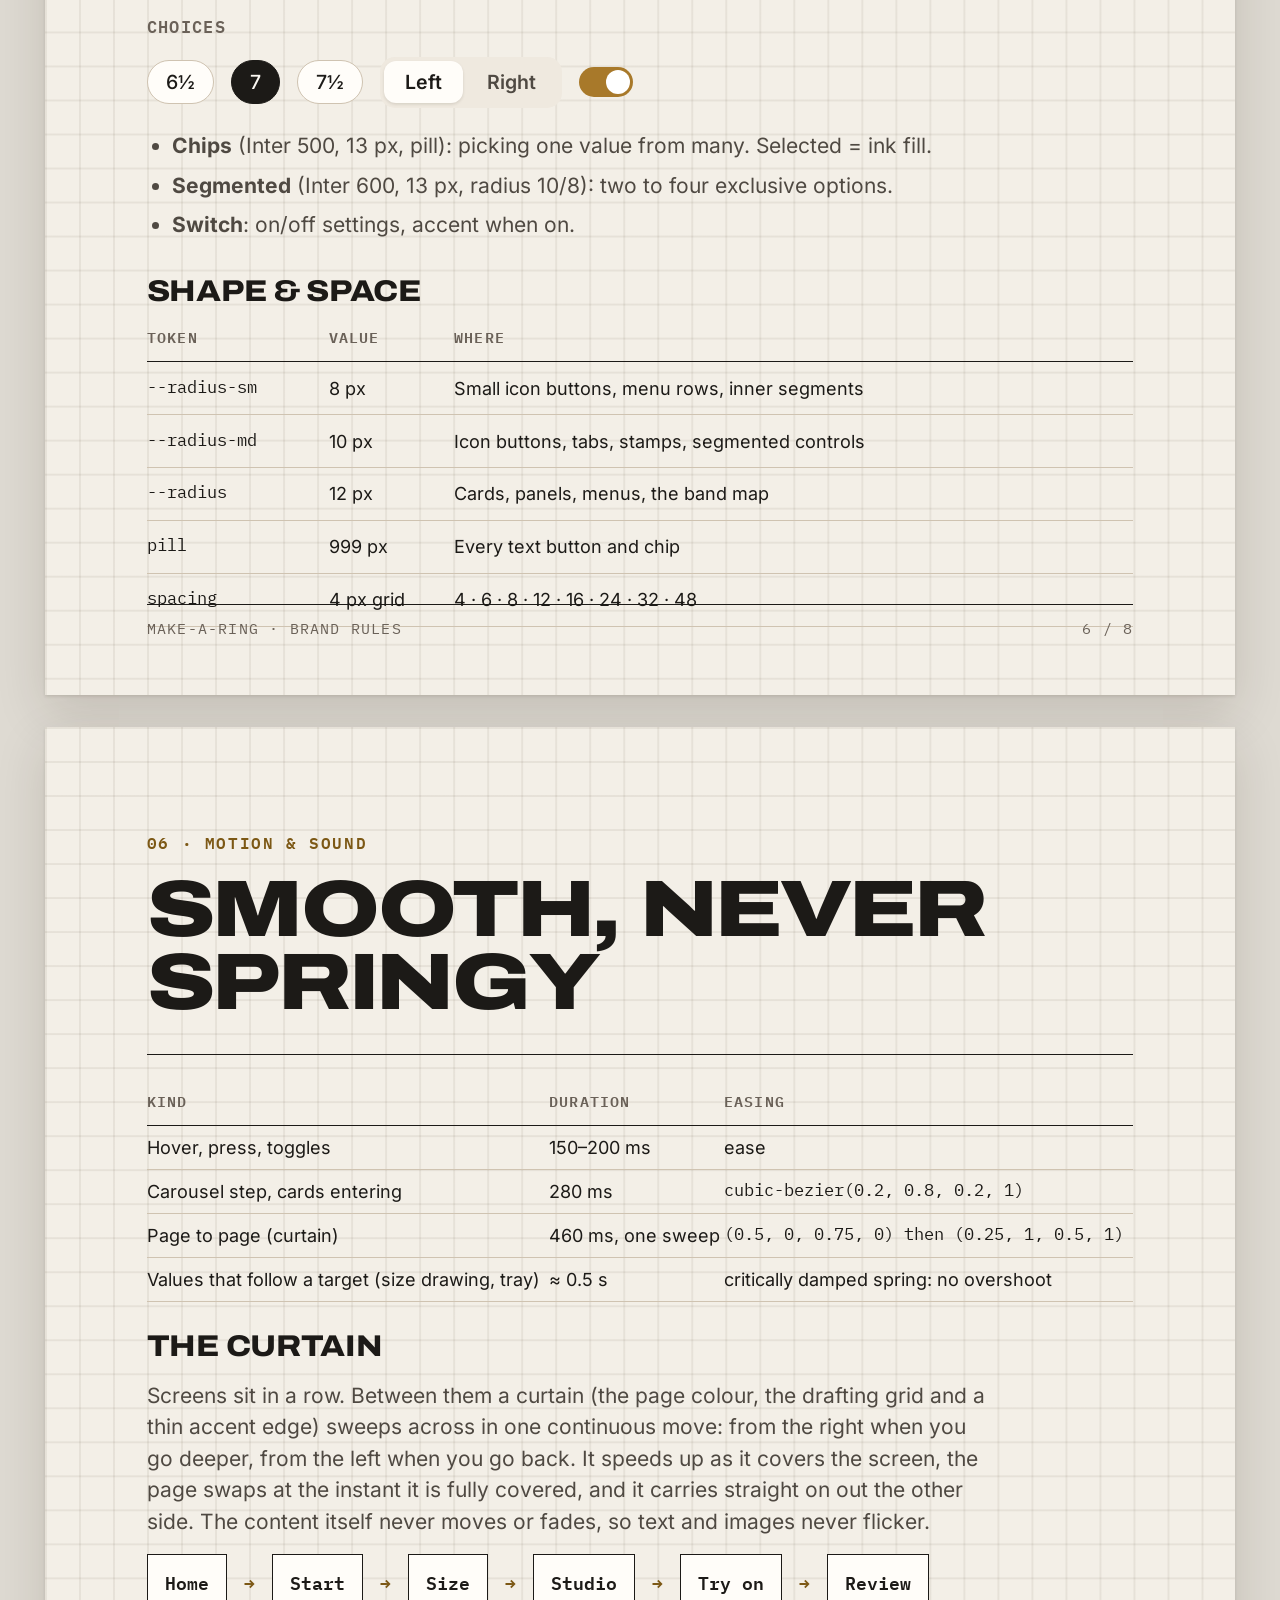
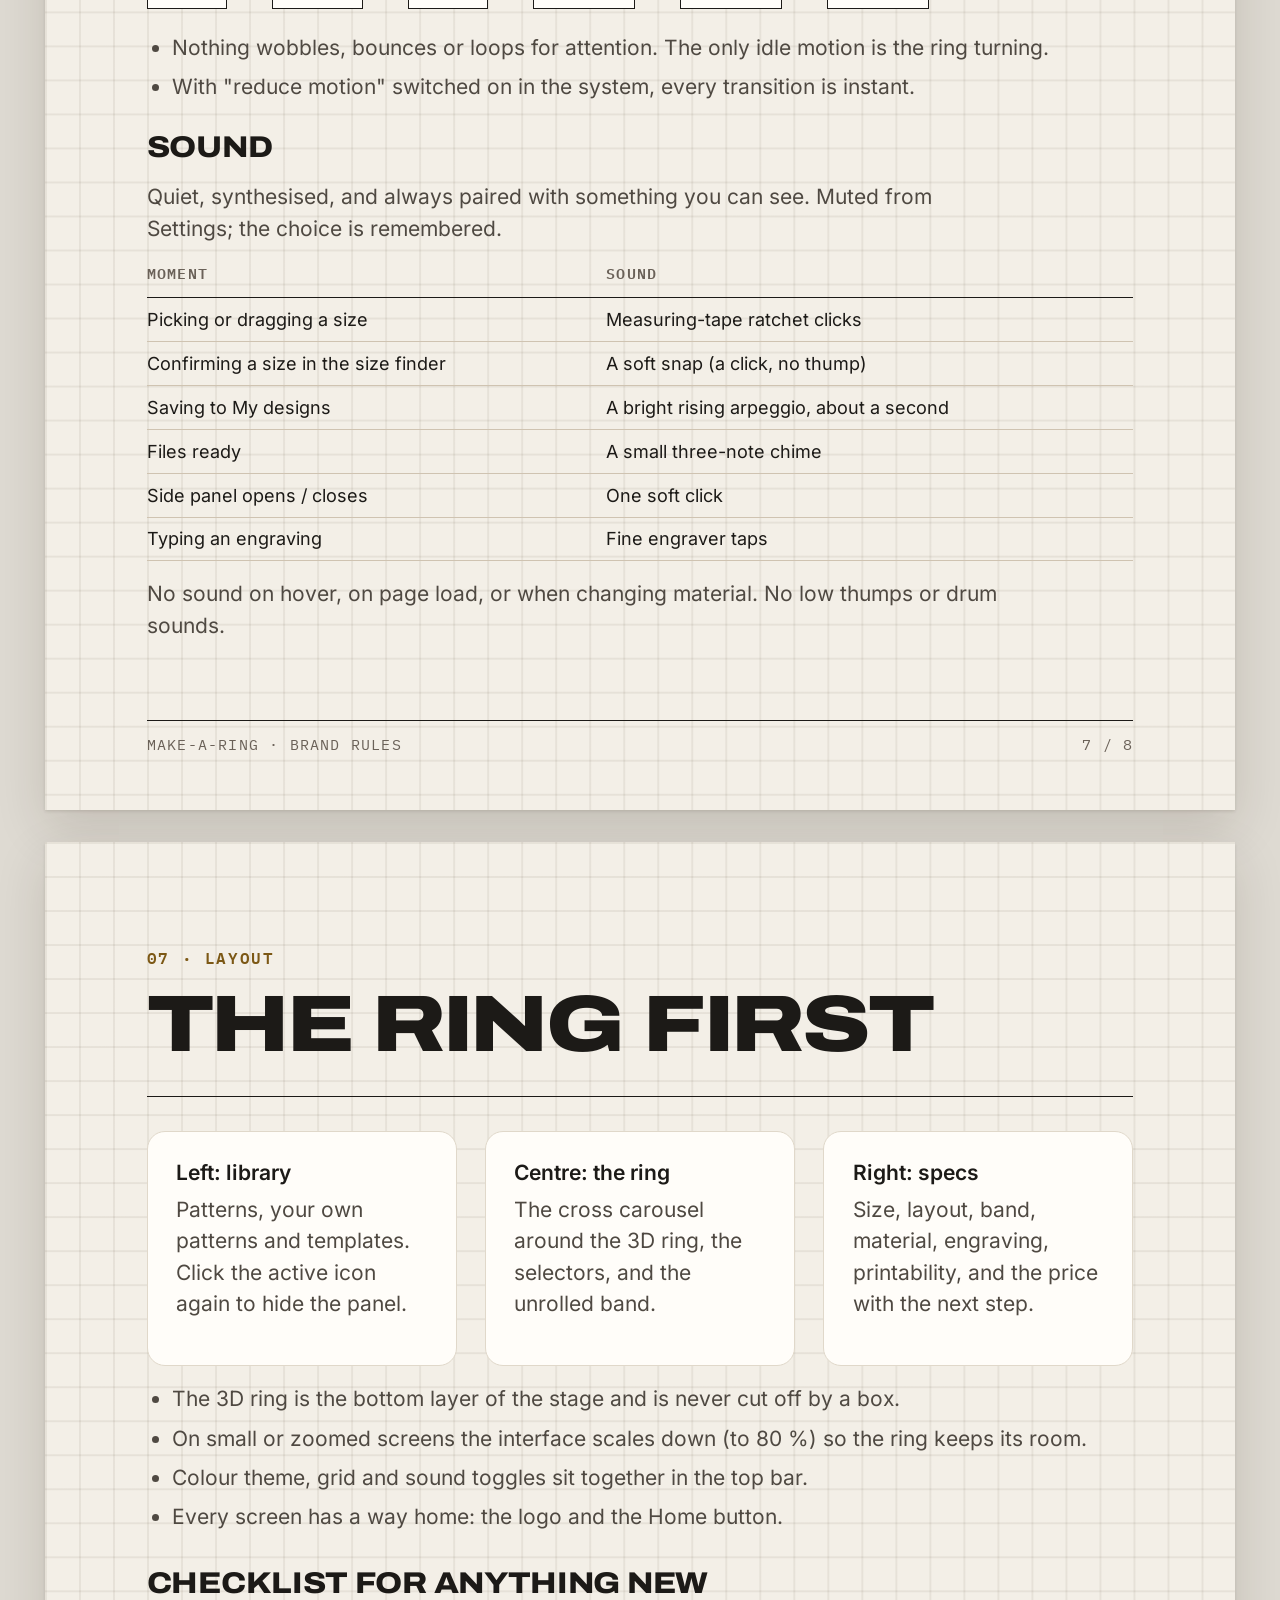
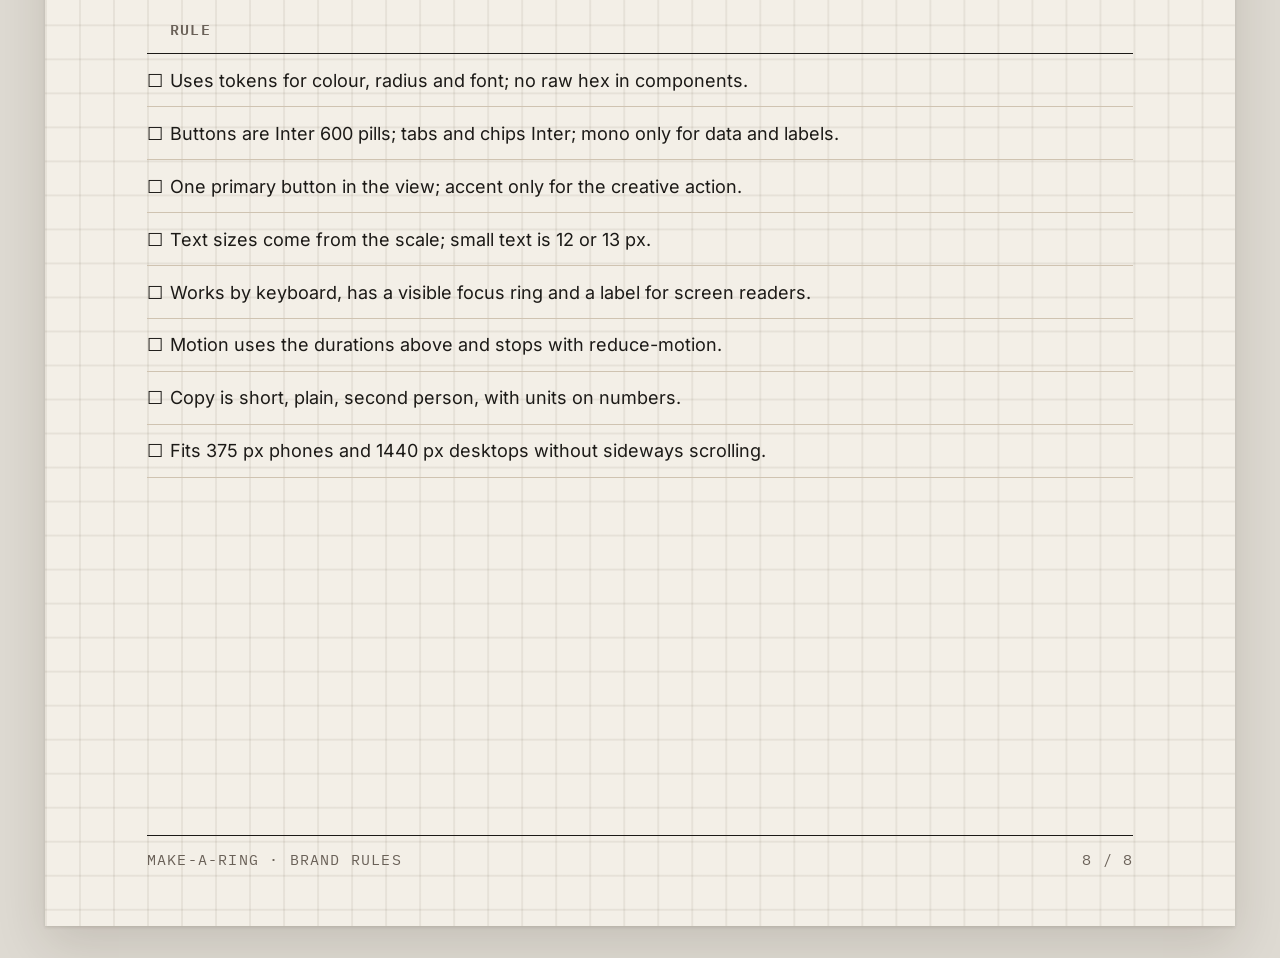
==== commit 9a6e27b4: "Merge studio-upgrades (Franko's polish pass) into ux-plan Taken from fdc8ae0: - README rewritten as " ====
--- a/brand/brand-guide.html
+++ b/brand/brand-guide.html
@@ -226,7 +226,7 @@
   <p class="kicker">04 · Typography</p>
   <h1>Three voices</h1>
   <div class="rule"></div>
-  <div class="spec"><span class="label">Display · Archivo</span><div><div class="sample-display">Make a ring.</div><p style="margin-top:2mm">800–900 weight, width 118–125 %, uppercase, tracking −0.03 em. Page and section titles only. Never for buttons or paragraphs.</p></div></div>
+  <div class="spec"><span class="label">Display · Archivo</span><div><div class="sample-display">Make a ring.</div><p style="margin-top:2mm">Landing: 800–900 weight, width 118–125 %, uppercase, tracking −0.03 em. App screens (studio, try on, review): 750 weight, width 112 %, sentence case, so long titles stay readable. Titles only; never for buttons or paragraphs.</p></div></div>
   <div class="spec"><span class="label">Interface · Inter</span><div><div class="sample-ui">Pick a size, then open the studio.</div><p style="margin-top:2mm">400 body, 500 chips, 600 buttons, tabs and card titles. Every control on the site is Inter. Body 15 px / 1.5.</p></div></div>
   <div class="spec"><span class="label">Data · IBM Plex Mono</span><div><div class="sample-mono">Ø 17.3 mm · US 7 · $78</div><p style="margin-top:2mm">Measurements, prices, small uppercase labels (11 px, 600, tracking 0.08 em), keyboard keys. Never for buttons or tabs.</p></div></div>
   <h2>Scale</h2>
@@ -320,7 +320,7 @@
   </div>
   <ul style="margin-top:3mm">
     <li>The 3D ring is the bottom layer of the stage and is never cut off by a box.</li>
-    <li>On small or zoomed screens the interface scales down (to 70 %) so the ring keeps its room.</li>
+    <li>On small or zoomed screens the interface scales down (to 80 %) so the ring keeps its room.</li>
     <li>Colour theme, grid and sound toggles sit together in the top bar.</li>
     <li>Every screen has a way home: the logo and the Home button.</li>
   </ul>
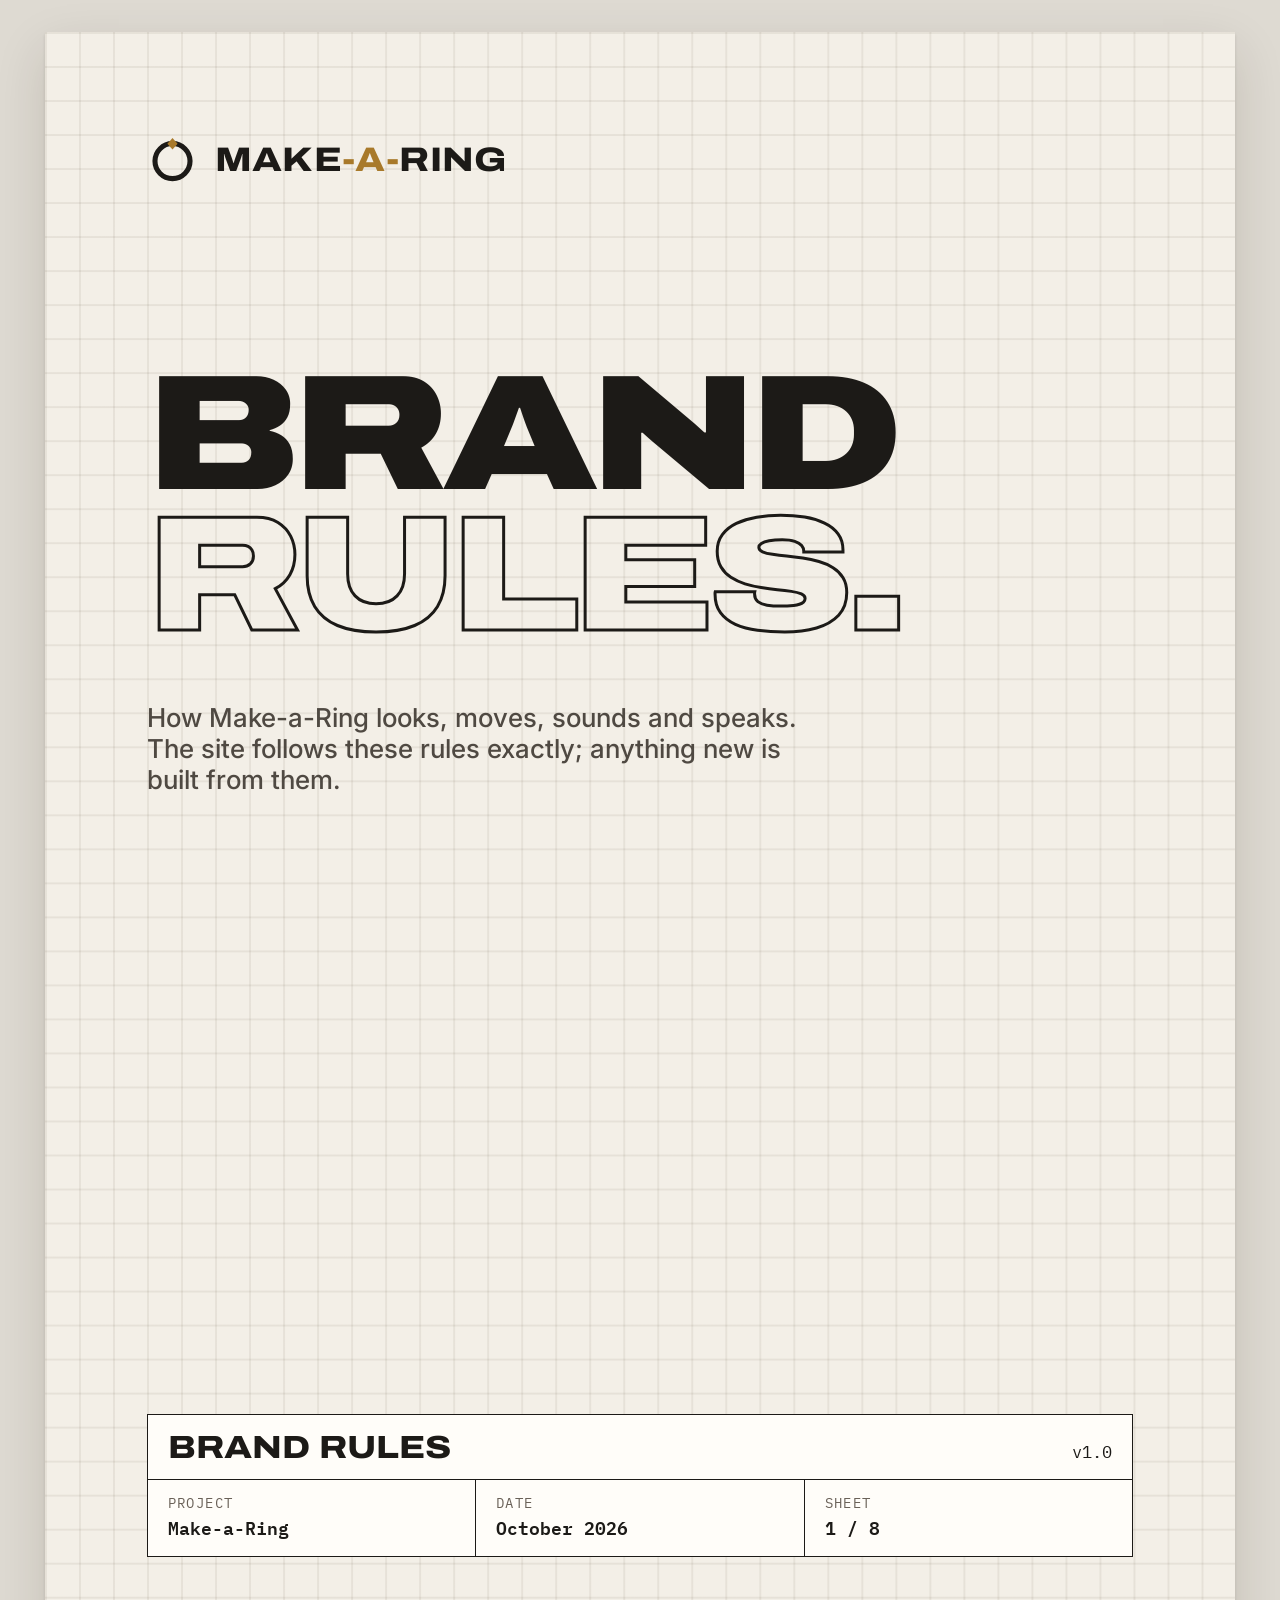
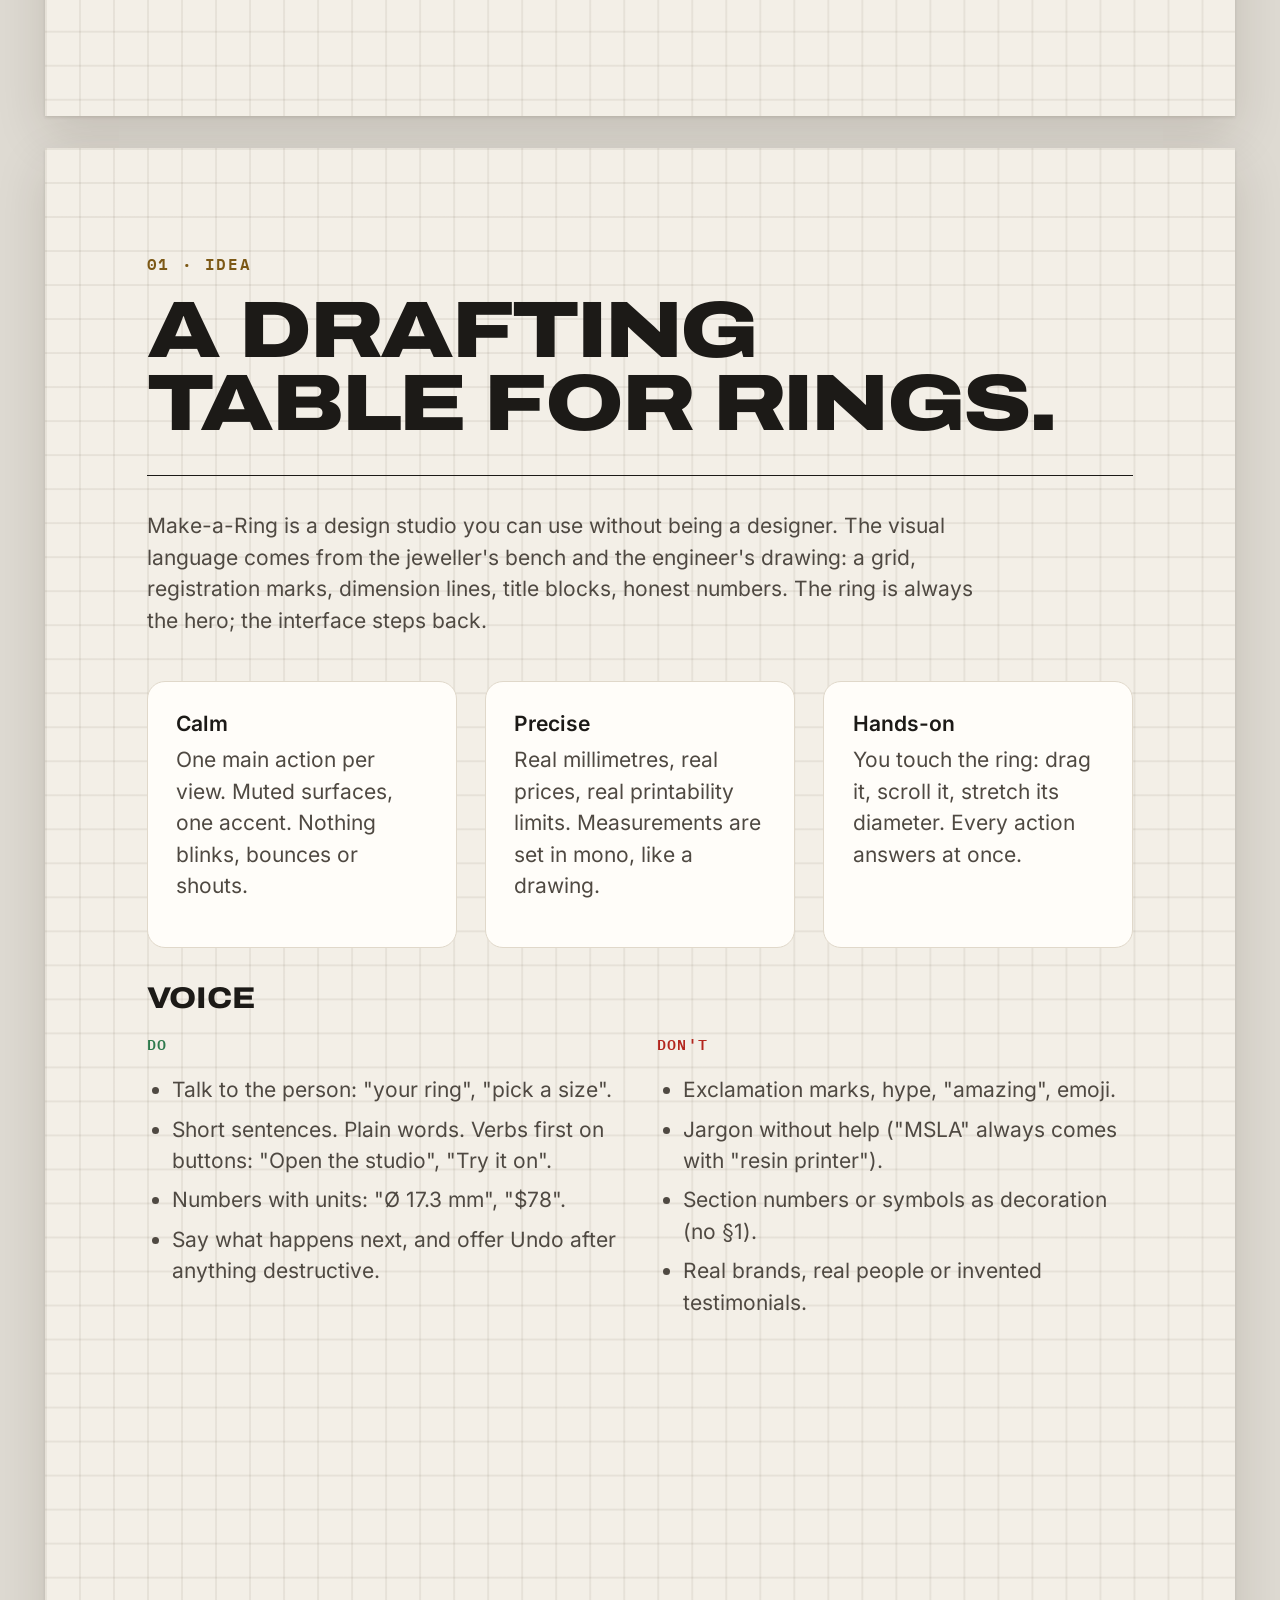
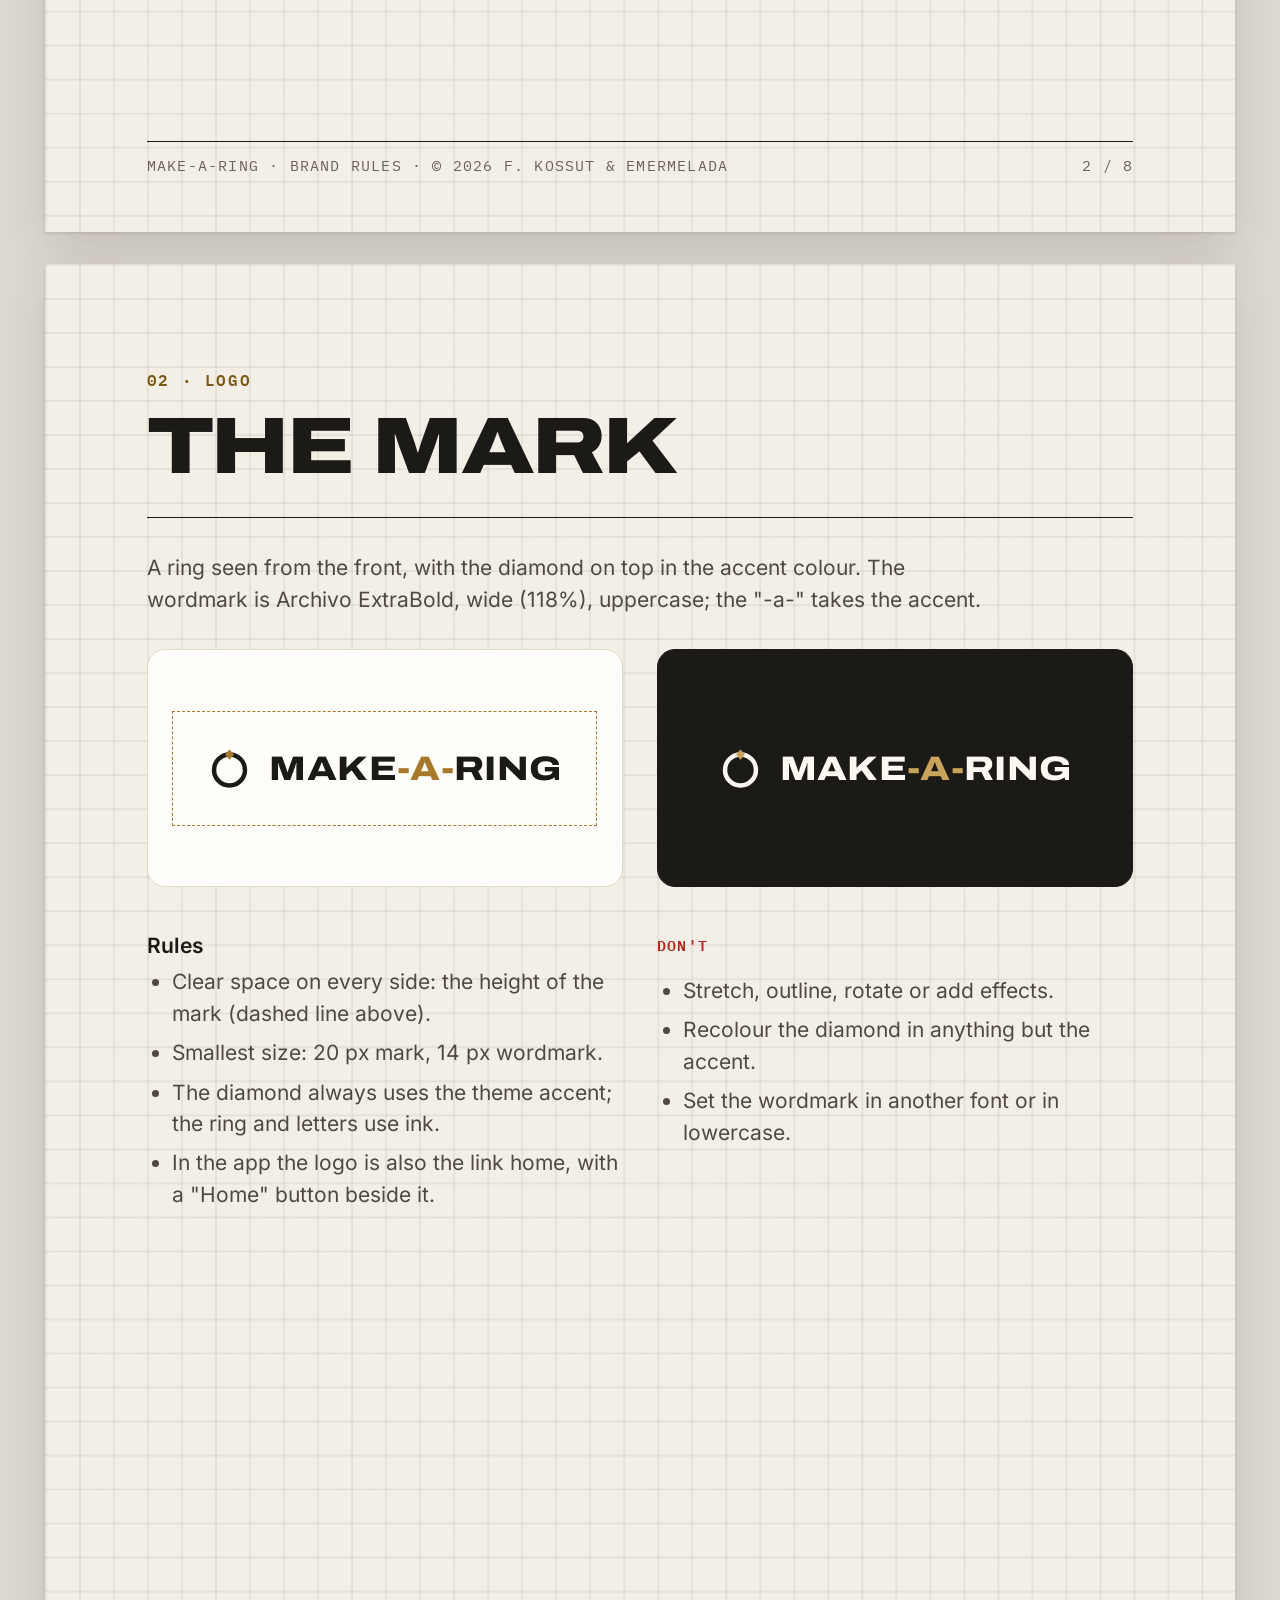
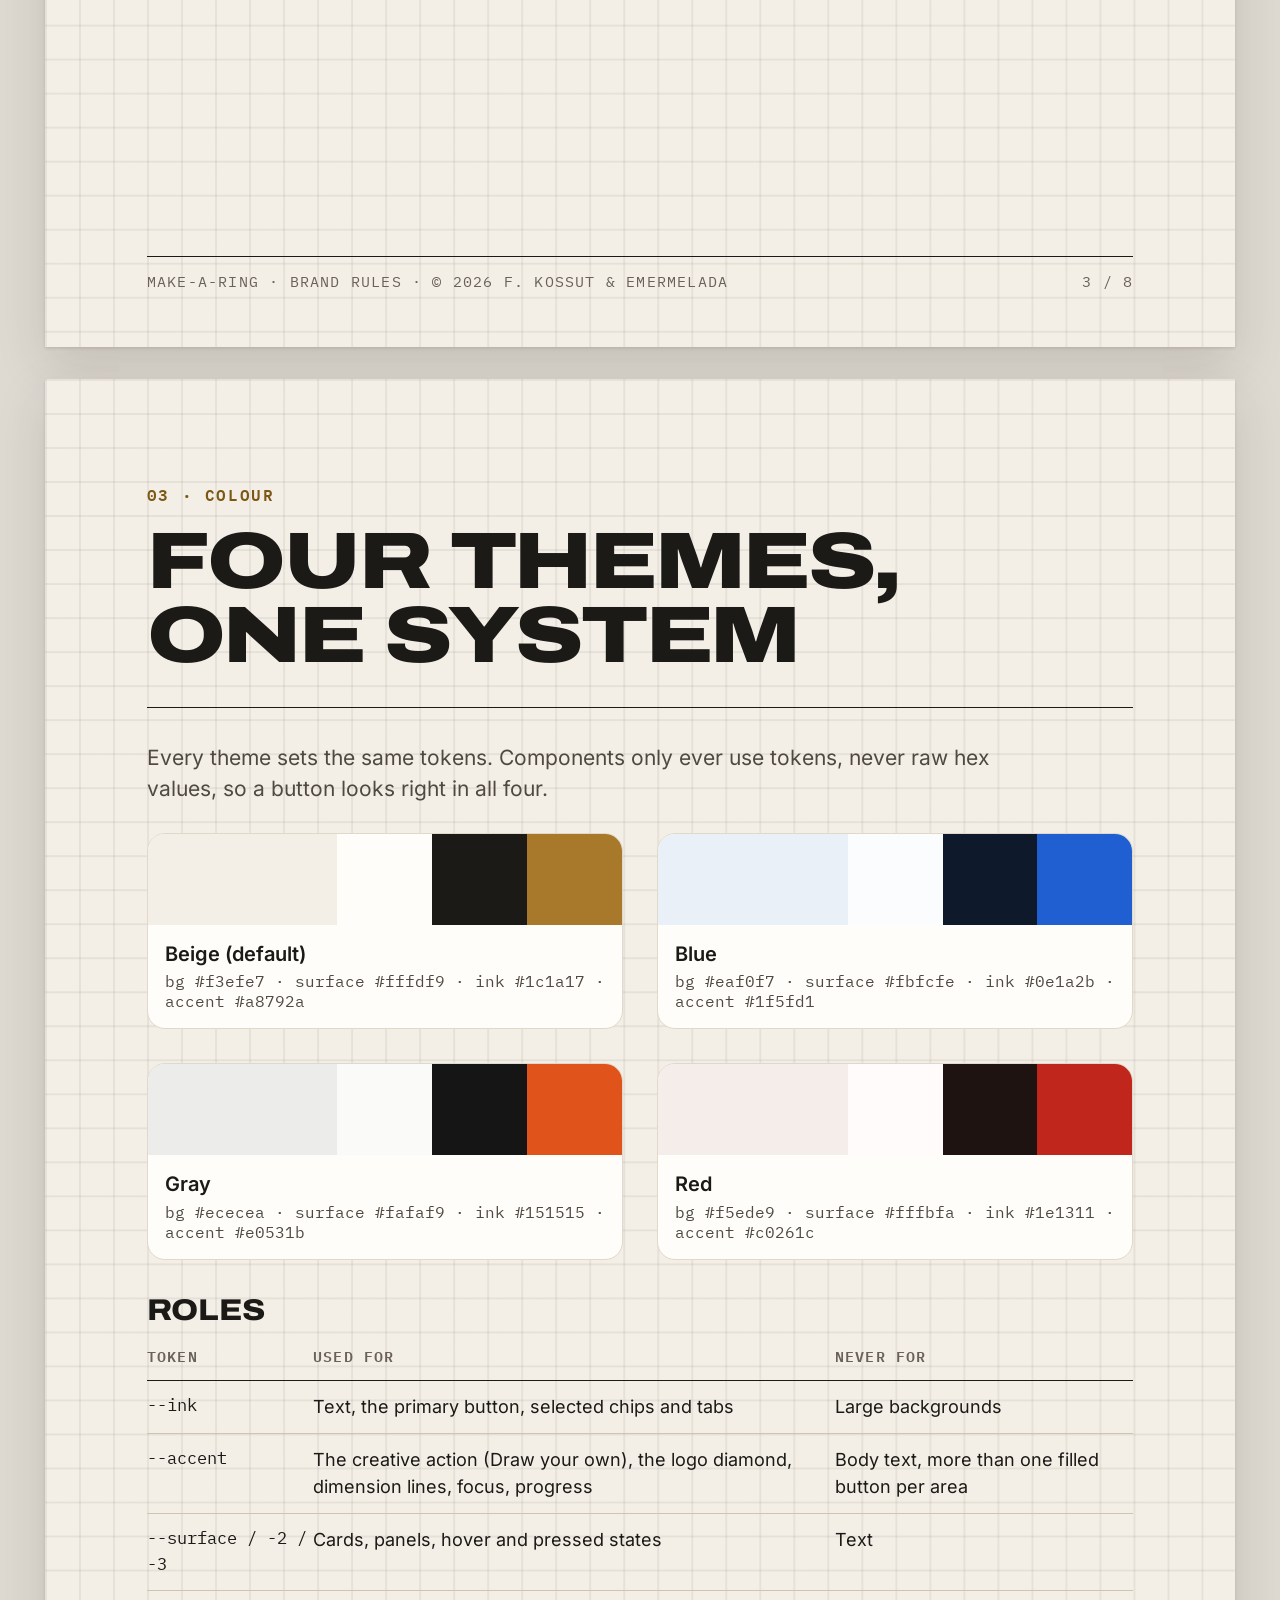
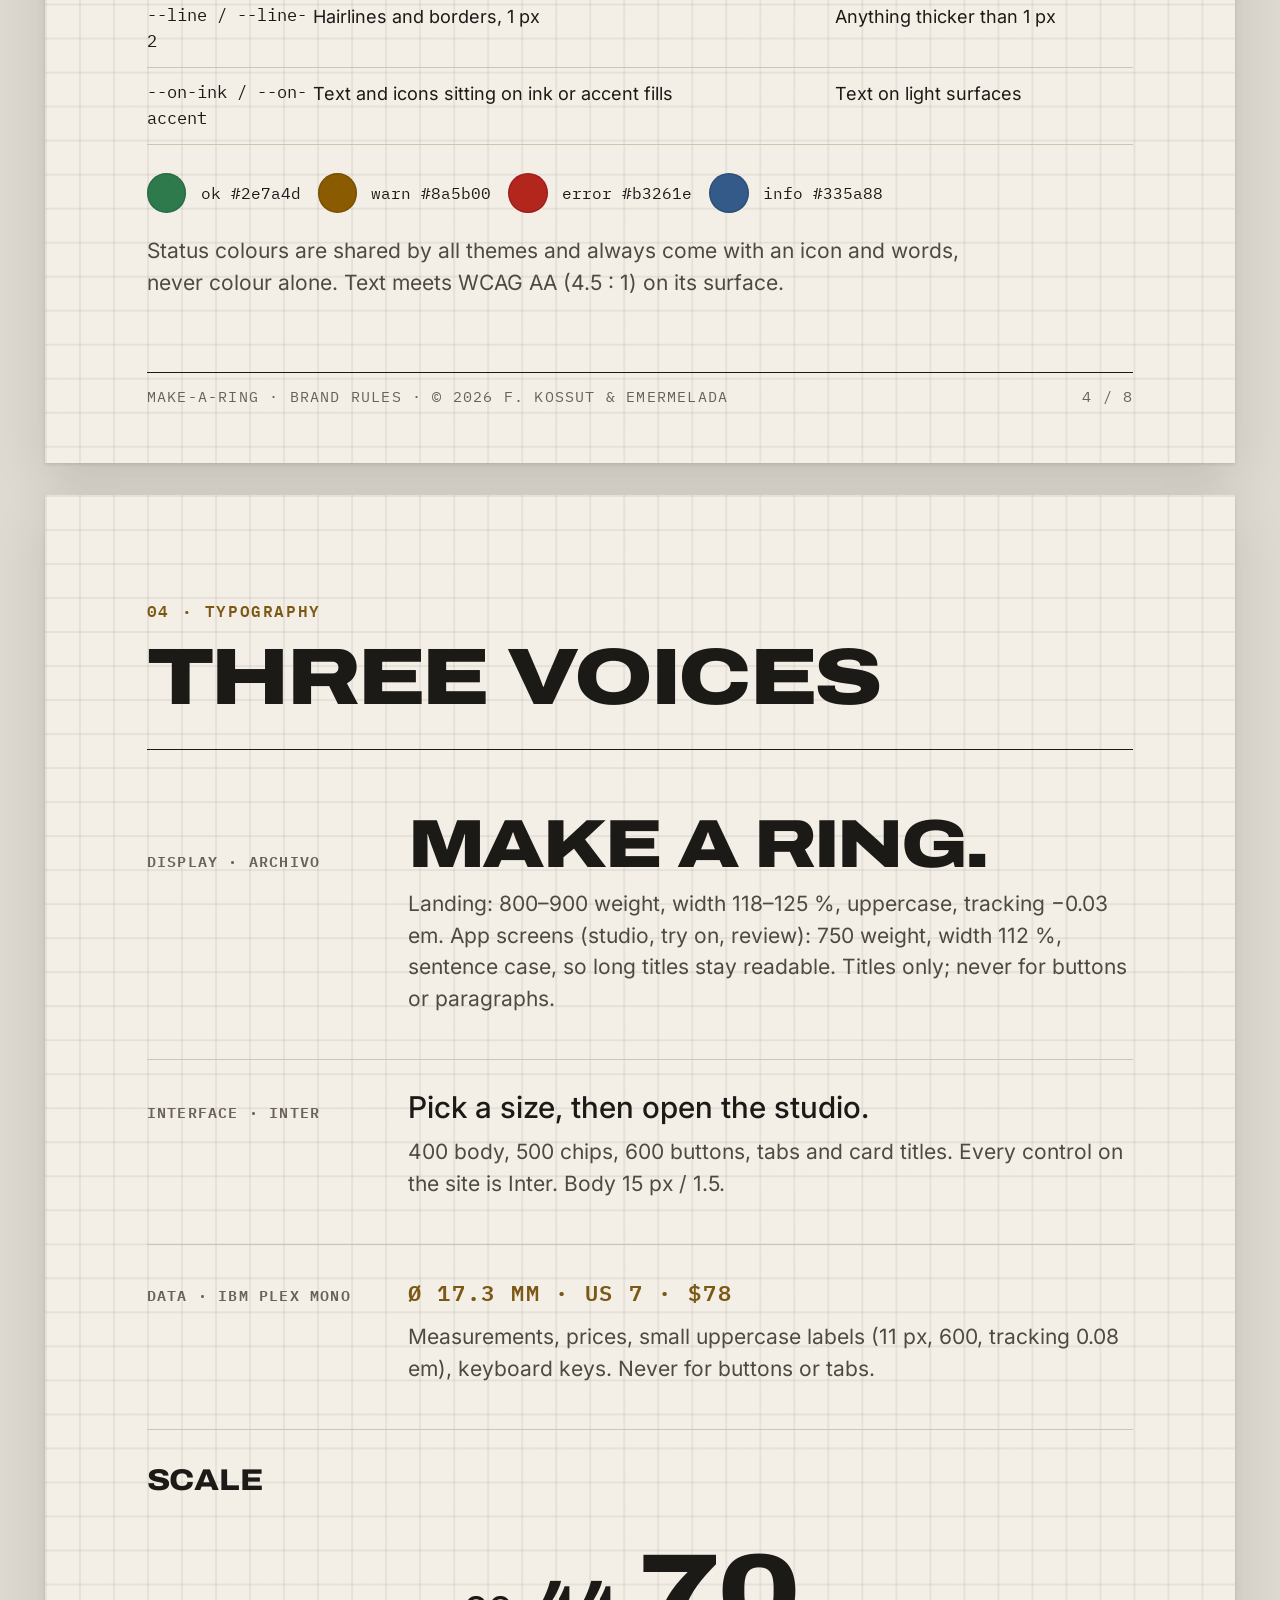
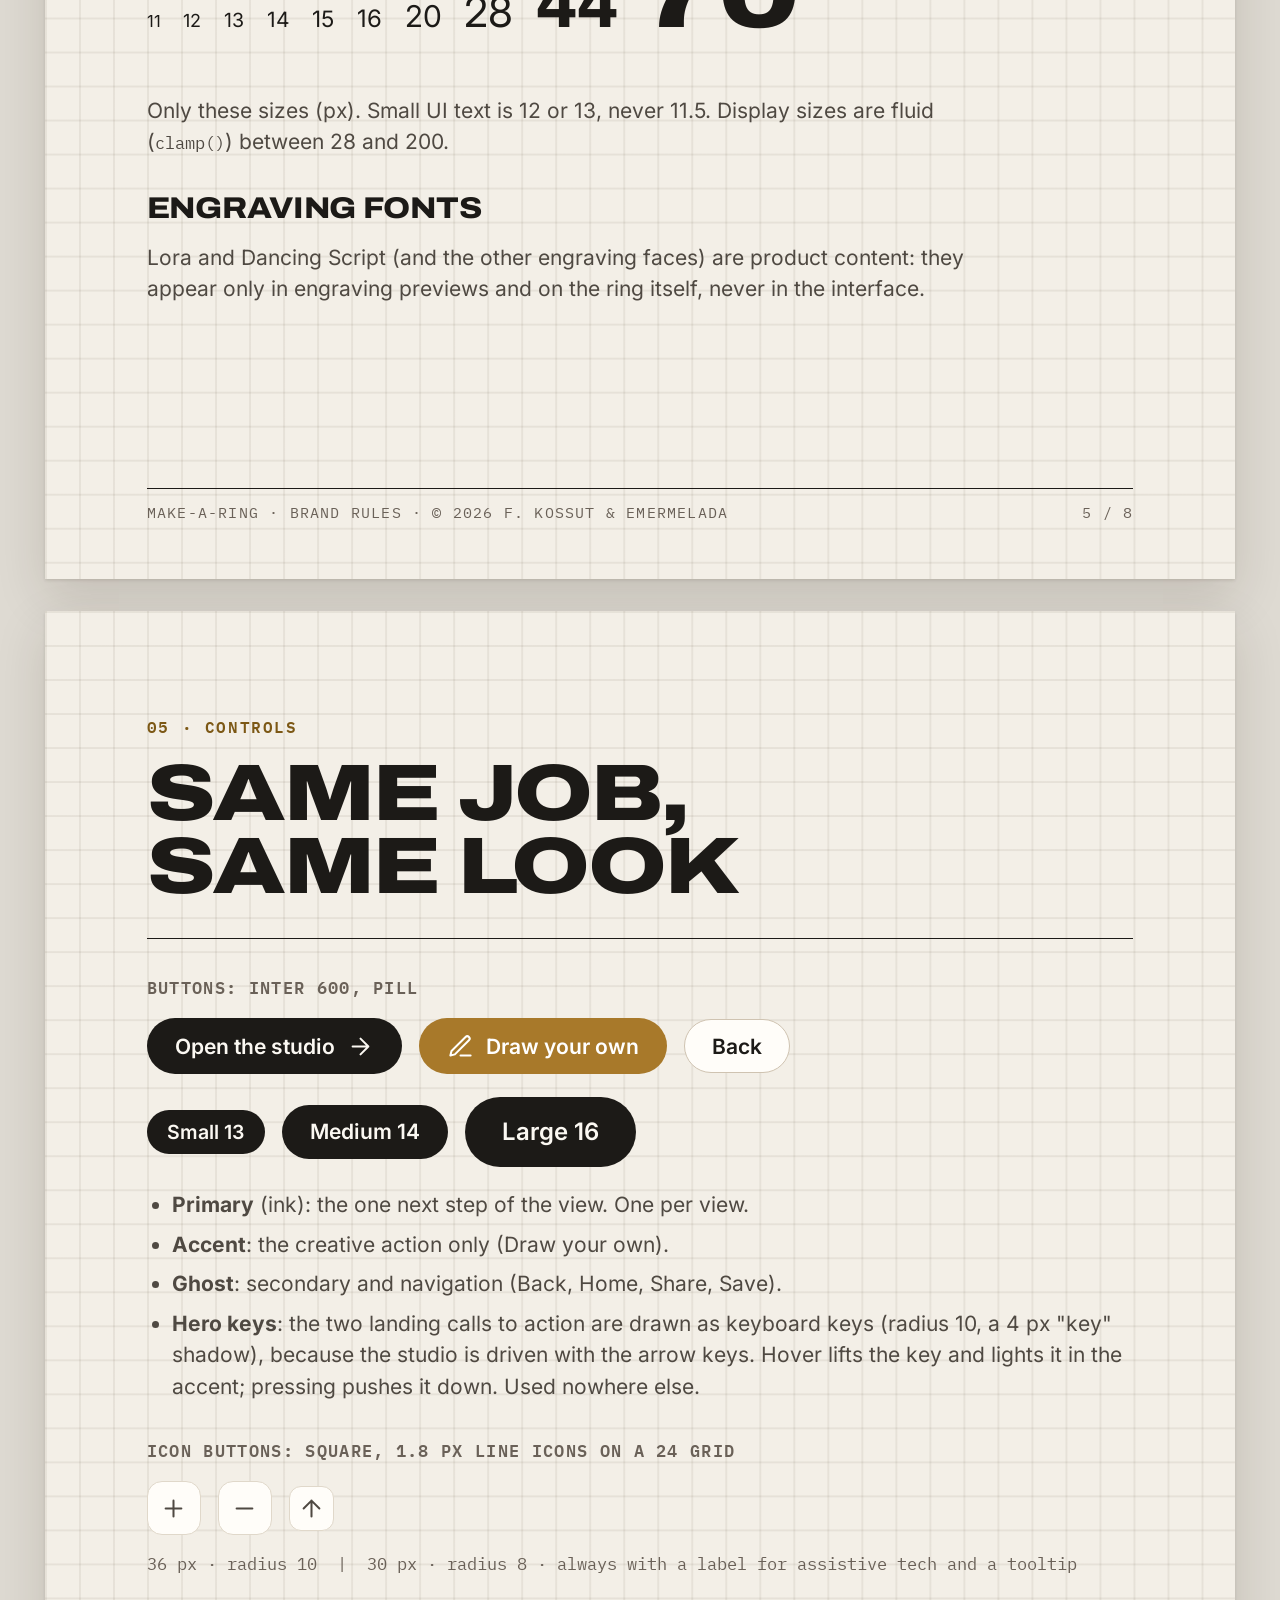
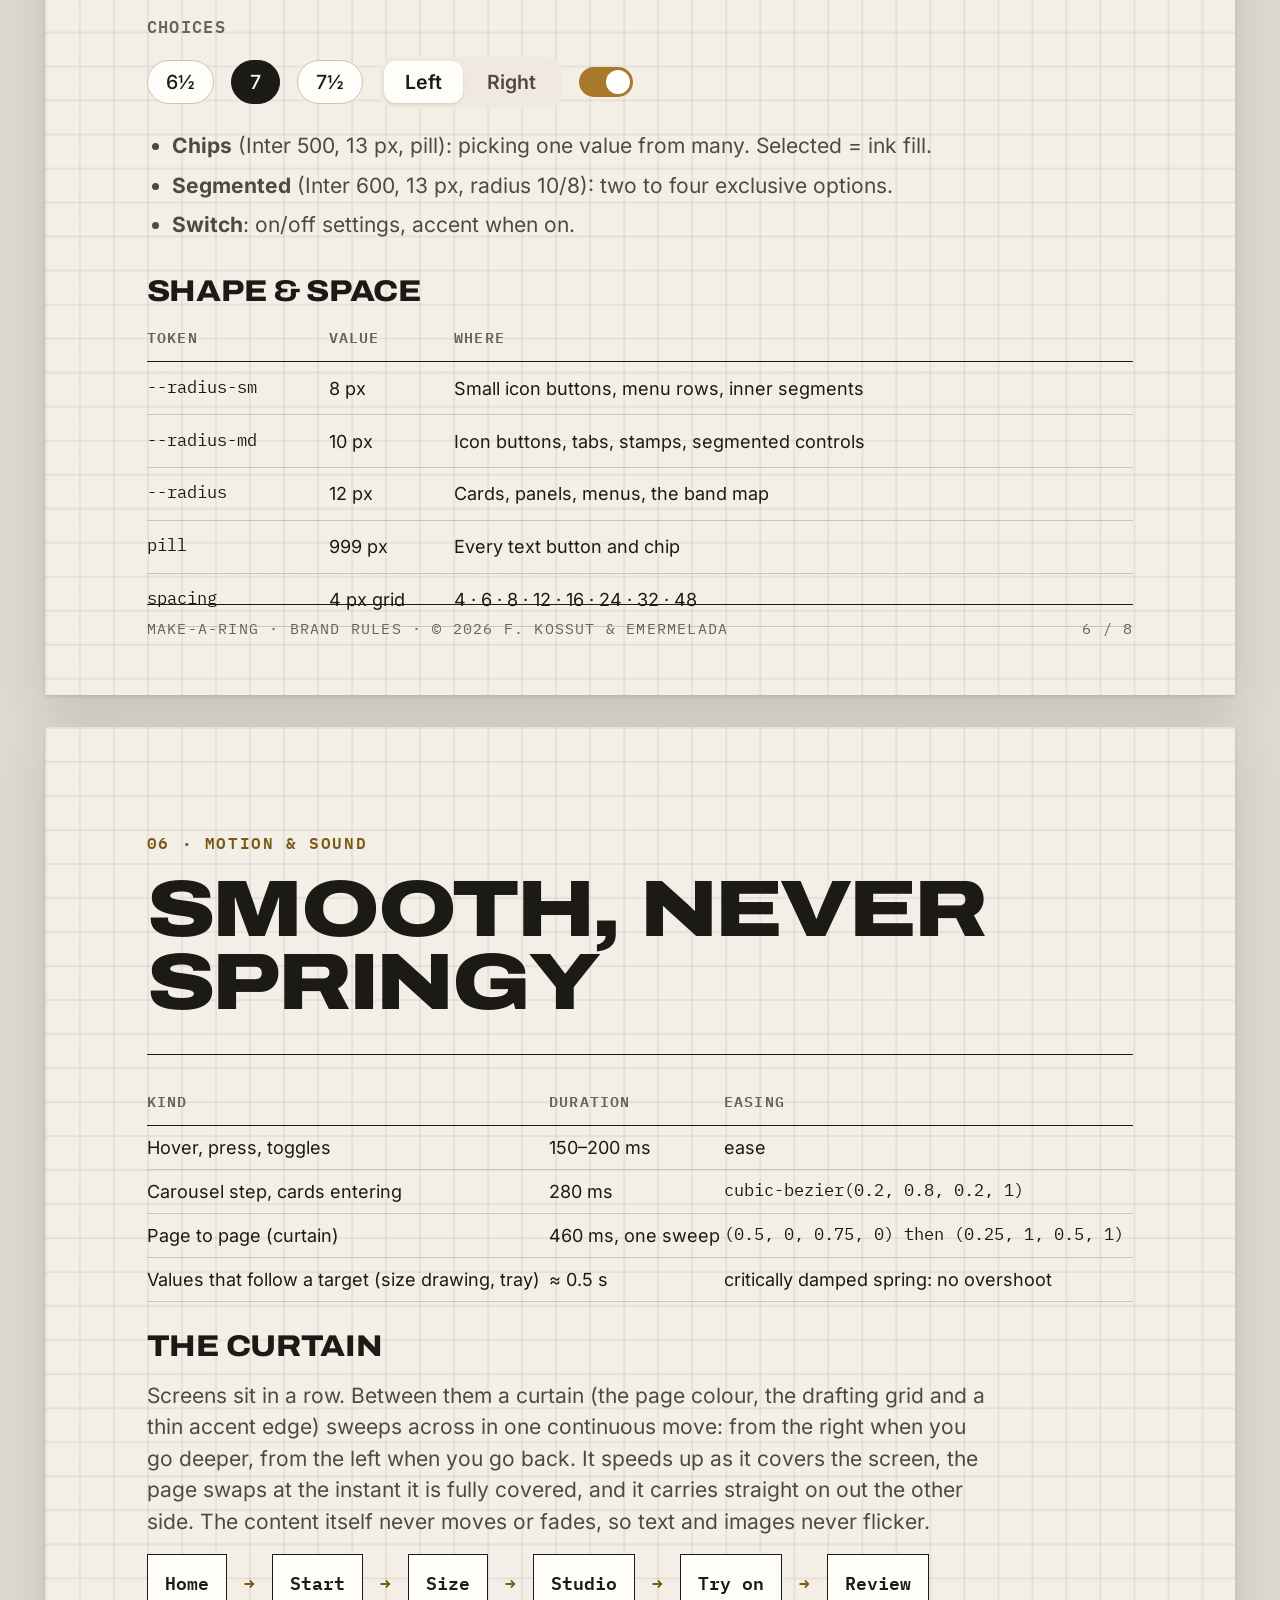
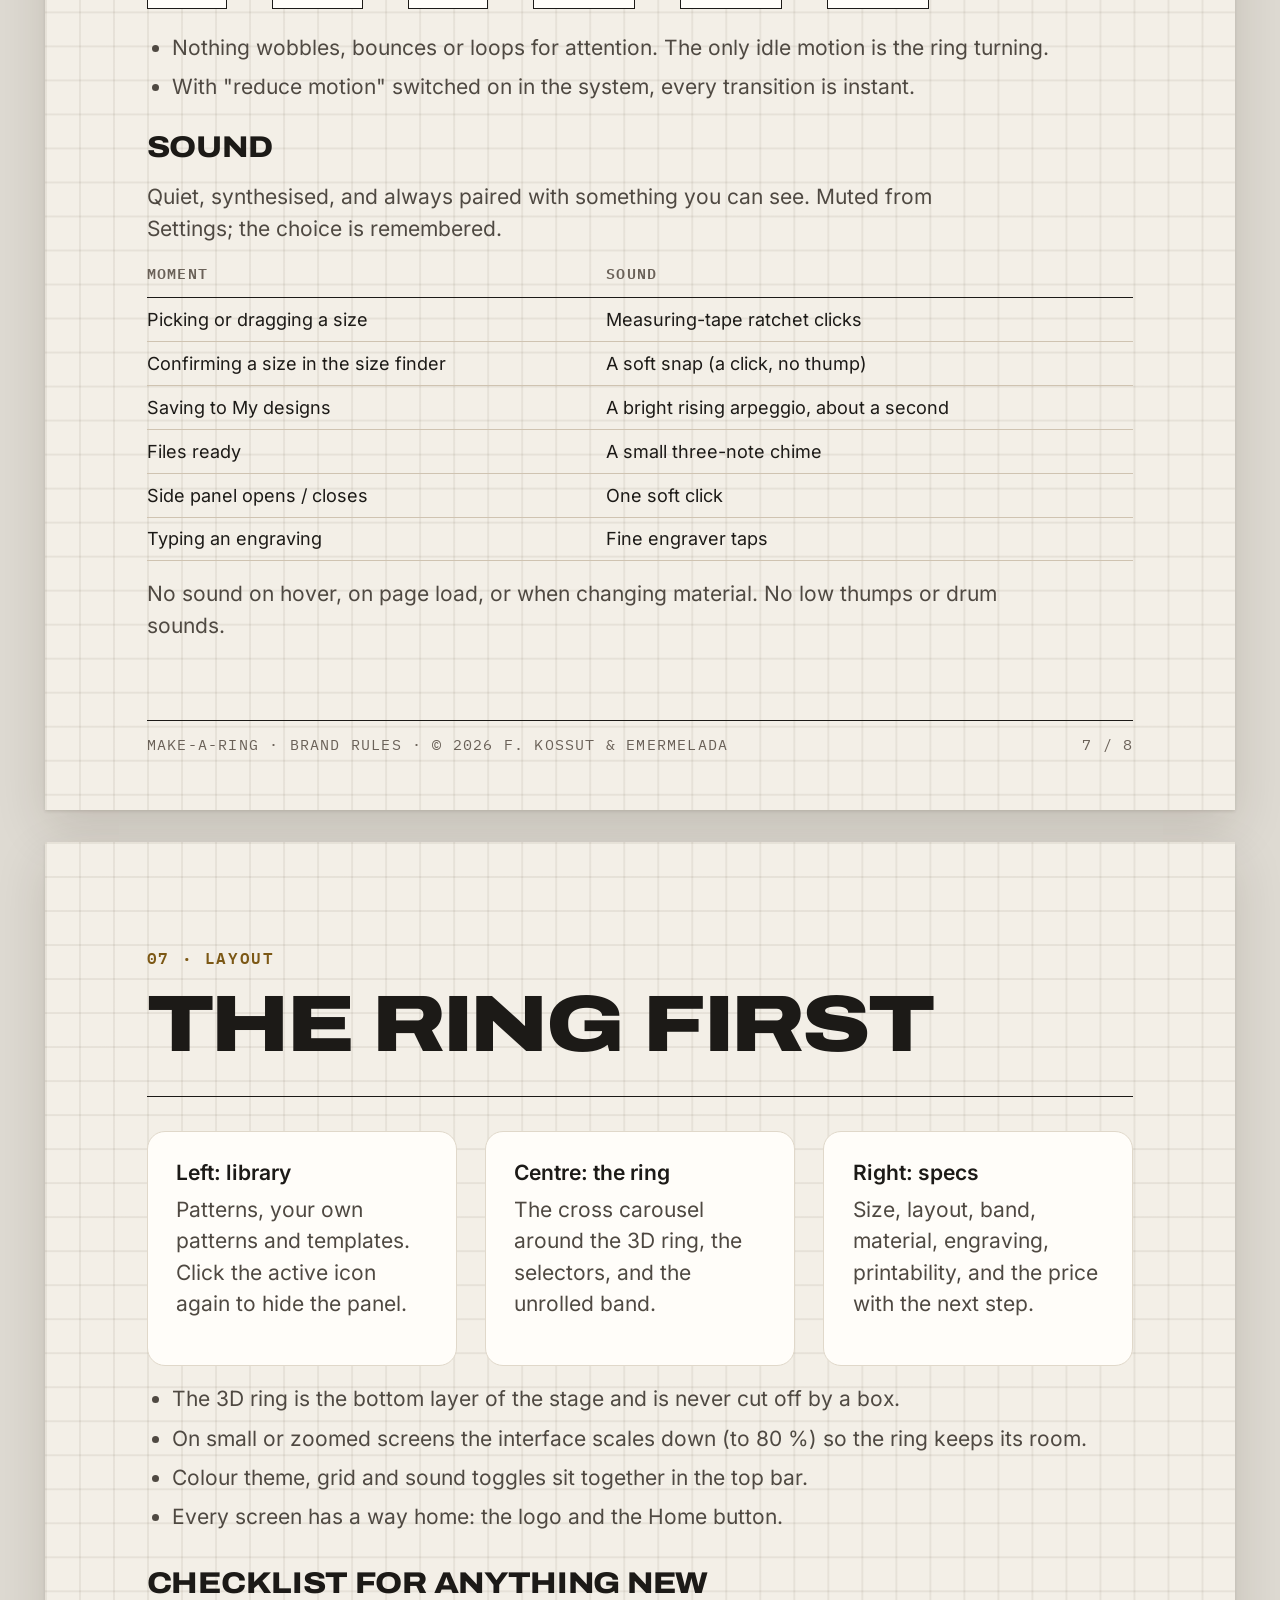
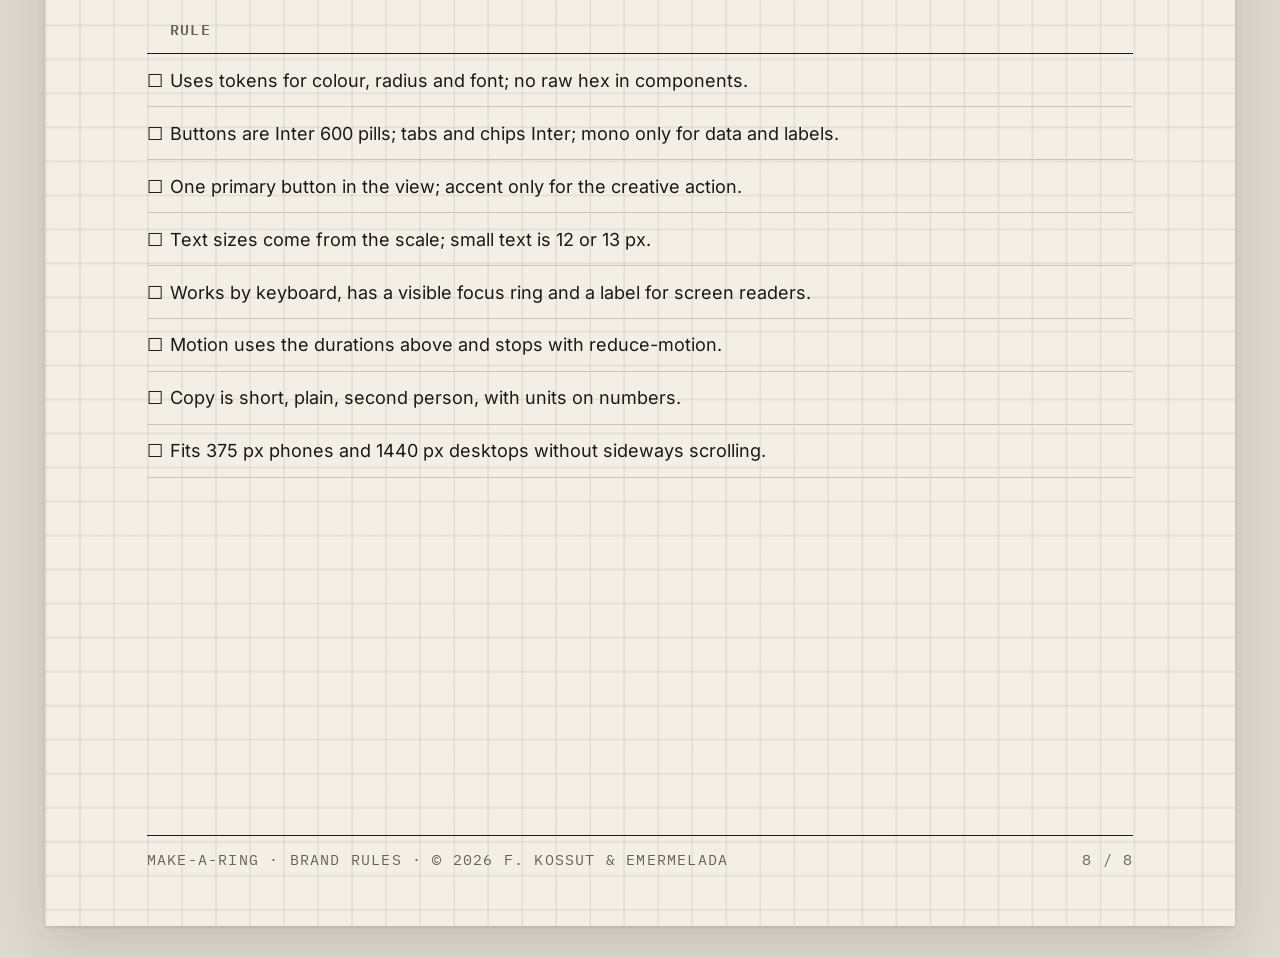
==== commit d0e419e4: "Ownership notices: copyright line in the landing footer and brand guide, brand not licensed The land" ====
--- a/brand/brand-guide.html
+++ b/brand/brand-guide.html
@@ -155,7 +155,7 @@
       </ul>
     </div>
   </div>
-  <div class="foot"><span>Make-a-Ring · Brand rules</span><span>2 / 8</span></div>
+  <div class="foot"><span>Make-a-Ring · Brand rules · © 2026 F. Kossut &amp; emermelada</span><span>2 / 8</span></div>
 </section>
 
 <!-- 3 · Logo -->
@@ -187,7 +187,7 @@
       </ul>
     </div>
   </div>
-  <div class="foot"><span>Make-a-Ring · Brand rules</span><span>3 / 8</span></div>
+  <div class="foot"><span>Make-a-Ring · Brand rules · © 2026 F. Kossut &amp; emermelada</span><span>3 / 8</span></div>
 </section>
 
 <!-- 4 · Colour -->
@@ -218,7 +218,7 @@
     <span class="chip-sw"><i style="background:#335a88"></i>info #335a88</span>
   </div>
   <p>Status colours are shared by all themes and always come with an icon and words, never colour alone. Text meets WCAG AA (4.5 : 1) on its surface.</p>
-  <div class="foot"><span>Make-a-Ring · Brand rules</span><span>4 / 8</span></div>
+  <div class="foot"><span>Make-a-Ring · Brand rules · © 2026 F. Kossut &amp; emermelada</span><span>4 / 8</span></div>
 </section>
 
 <!-- 5 · Type -->
@@ -236,7 +236,7 @@
   <p style="margin-top:4mm">Only these sizes (px). Small UI text is 12 or 13, never 11.5. Display sizes are fluid (<span class="mono">clamp()</span>) between 28 and 200.</p>
   <h2>Engraving fonts</h2>
   <p>Lora and Dancing Script (and the other engraving faces) are product content: they appear only in engraving previews and on the ring itself, never in the interface.</p>
-  <div class="foot"><span>Make-a-Ring · Brand rules</span><span>5 / 8</span></div>
+  <div class="foot"><span>Make-a-Ring · Brand rules · © 2026 F. Kossut &amp; emermelada</span><span>5 / 8</span></div>
 </section>
 
 <!-- 6 · Controls -->
@@ -271,7 +271,7 @@
     <tr><td class="mono">pill</td><td>999 px</td><td>Every text button and chip</td></tr>
     <tr><td class="mono">spacing</td><td>4 px grid</td><td>4 · 6 · 8 · 12 · 16 · 24 · 32 · 48</td></tr>
   </table>
-  <div class="foot"><span>Make-a-Ring · Brand rules</span><span>6 / 8</span></div>
+  <div class="foot"><span>Make-a-Ring · Brand rules · © 2026 F. Kossut &amp; emermelada</span><span>6 / 8</span></div>
 </section>
 
 <!-- 7 · Motion & sound -->
@@ -305,7 +305,7 @@
     <tr><td>Typing an engraving</td><td>Fine engraver taps</td></tr>
   </table>
   <p style="margin-top:3mm">No sound on hover, on page load, or when changing material. No low thumps or drum sounds.</p>
-  <div class="foot"><span>Make-a-Ring · Brand rules</span><span>7 / 8</span></div>
+  <div class="foot"><span>Make-a-Ring · Brand rules · © 2026 F. Kossut &amp; emermelada</span><span>7 / 8</span></div>
 </section>
 
 <!-- 8 · Layout & checklist -->
@@ -336,7 +336,7 @@
     <tr><td>☐</td><td>Copy is short, plain, second person, with units on numbers.</td></tr>
     <tr><td>☐</td><td>Fits 375 px phones and 1440 px desktops without sideways scrolling.</td></tr>
   </table>
-  <div class="foot"><span>Make-a-Ring · Brand rules</span><span>8 / 8</span></div>
+  <div class="foot"><span>Make-a-Ring · Brand rules · © 2026 F. Kossut &amp; emermelada</span><span>8 / 8</span></div>
 </section>
 <script>
   // Two sheets across on wide screens, one on narrow ones, each scaled so the row fills the window.
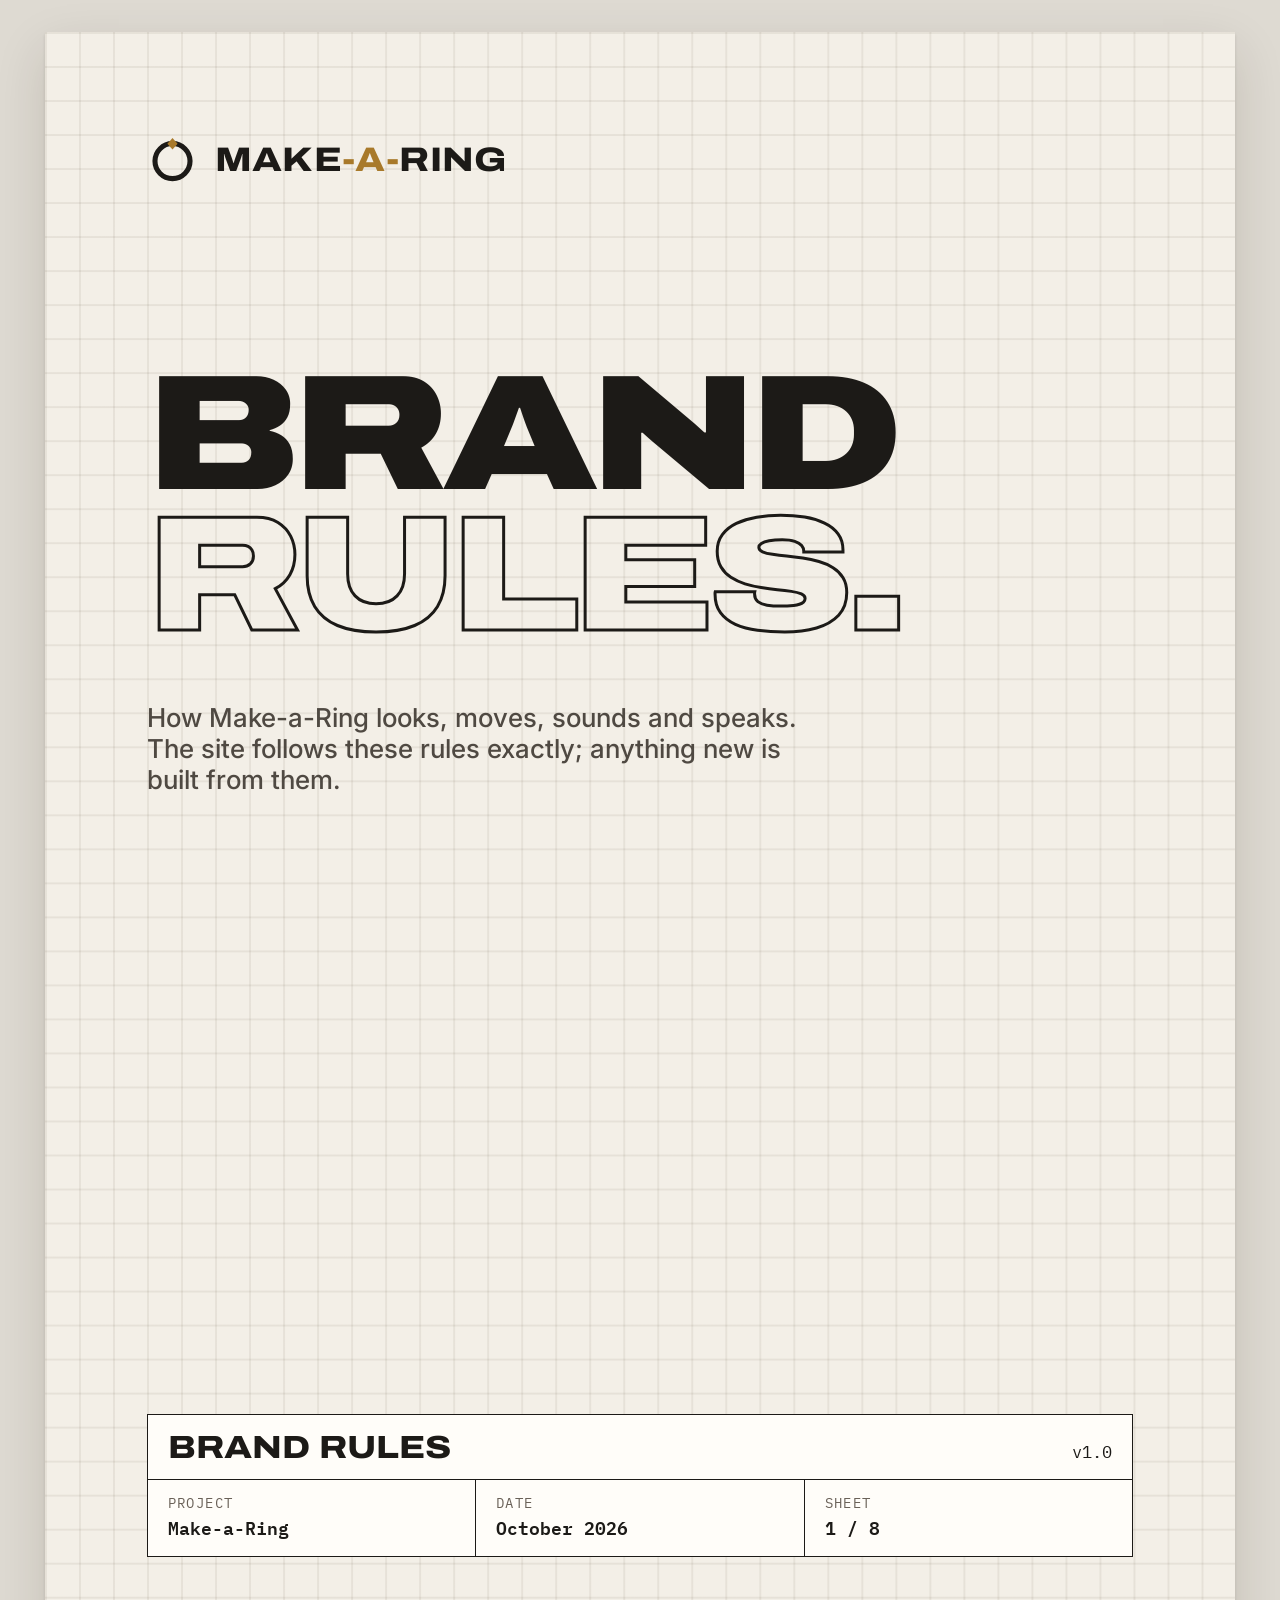
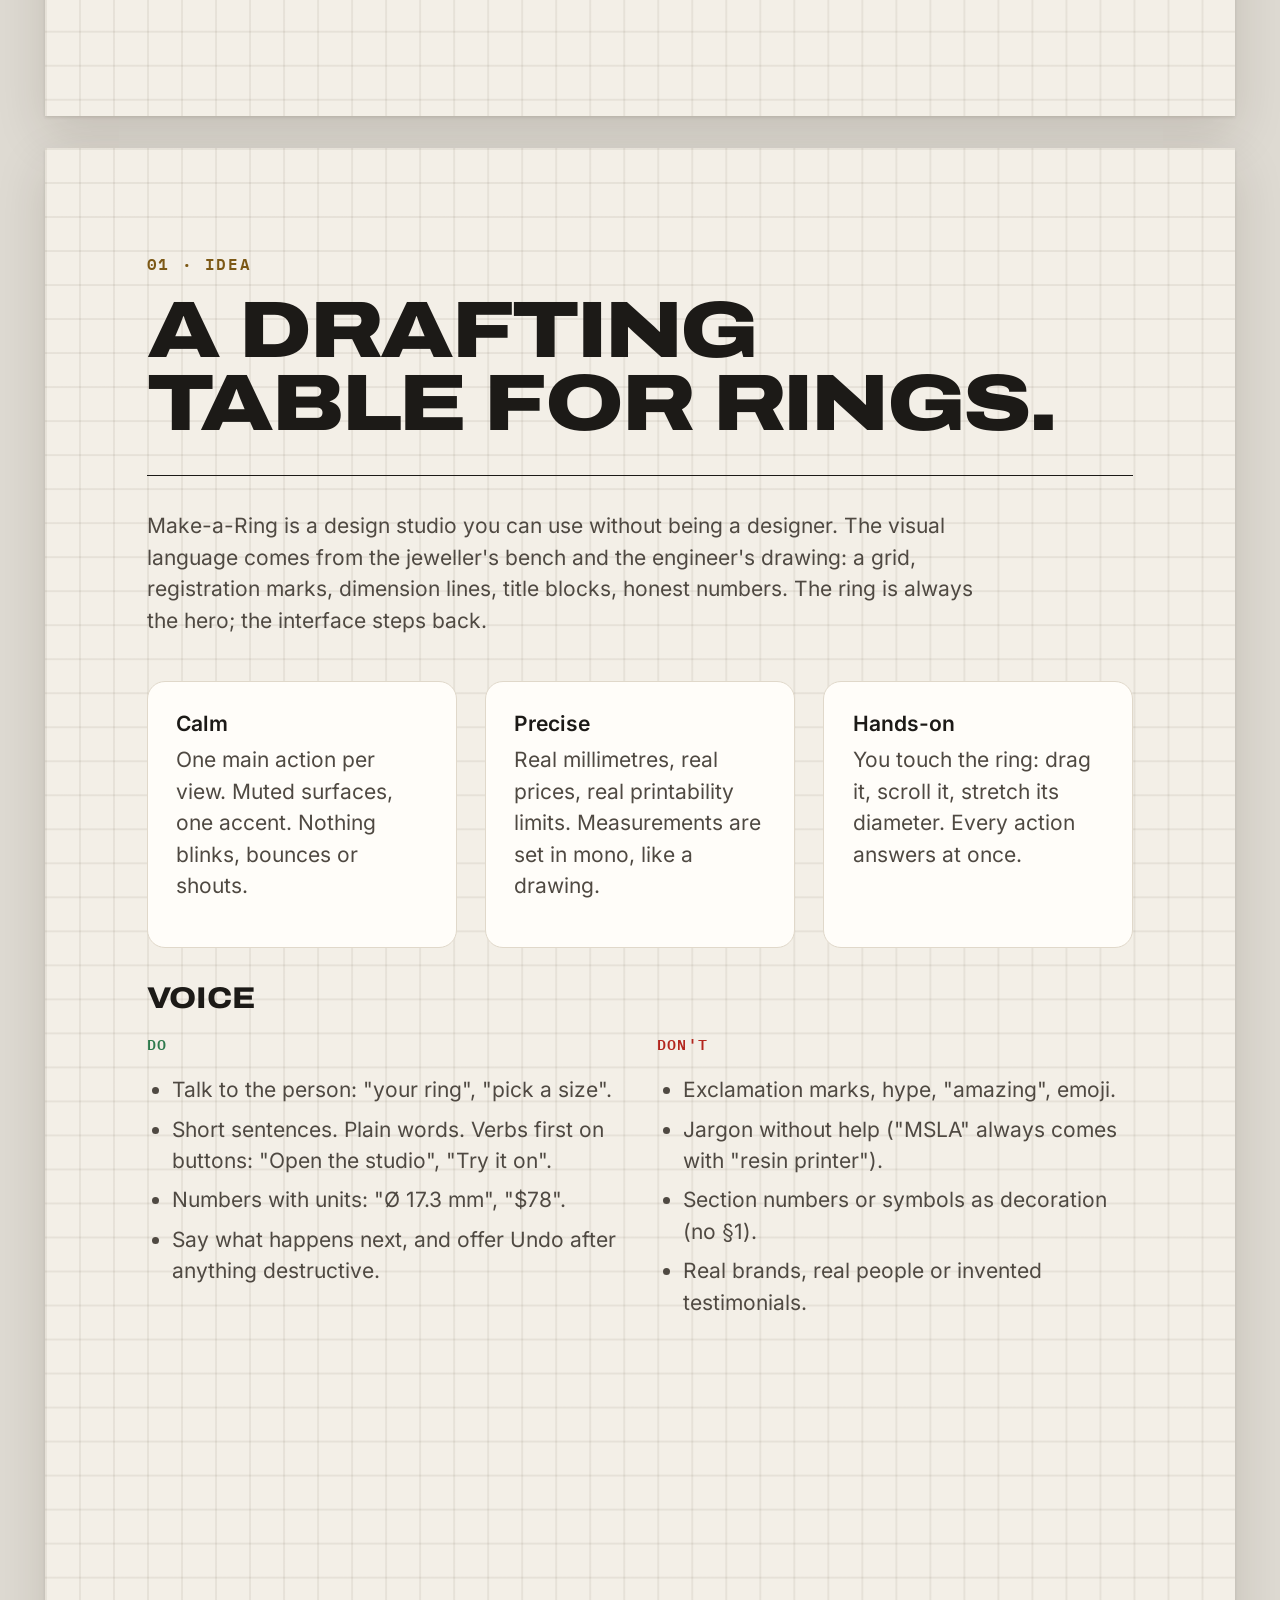
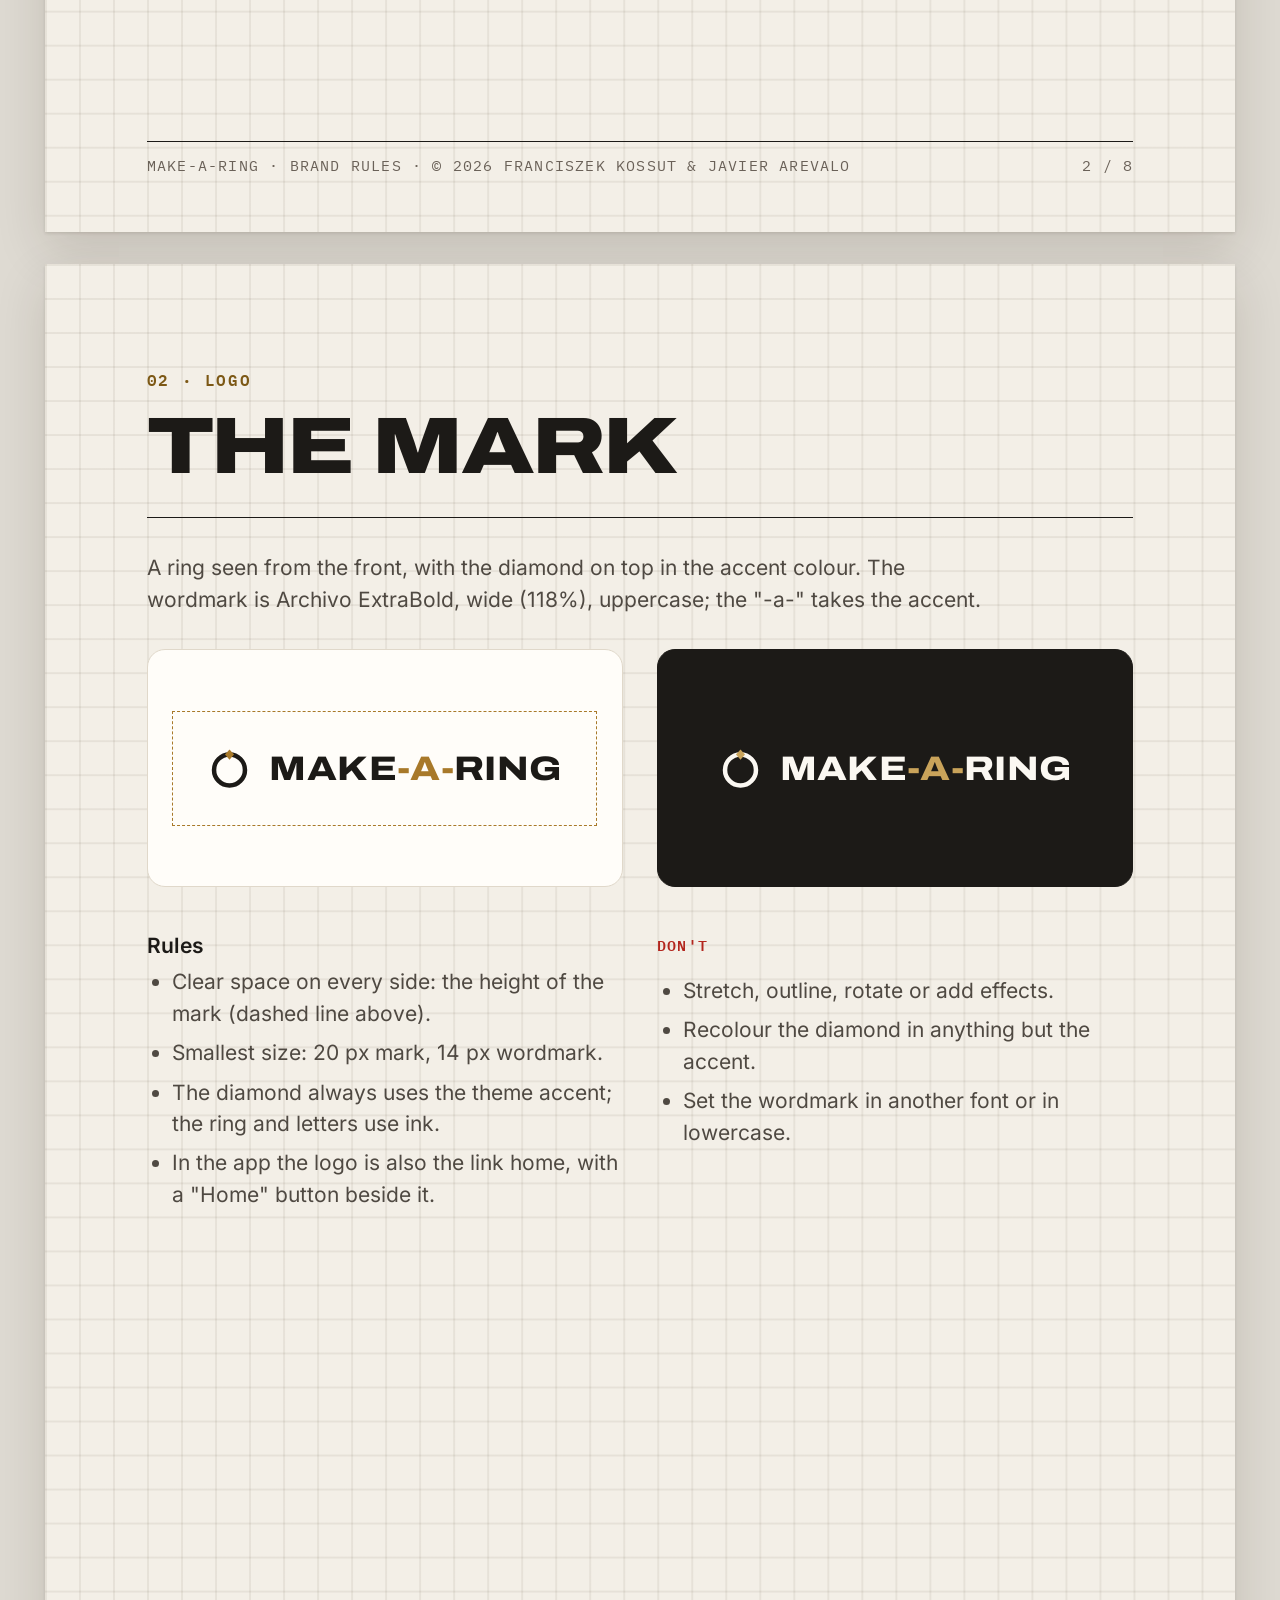
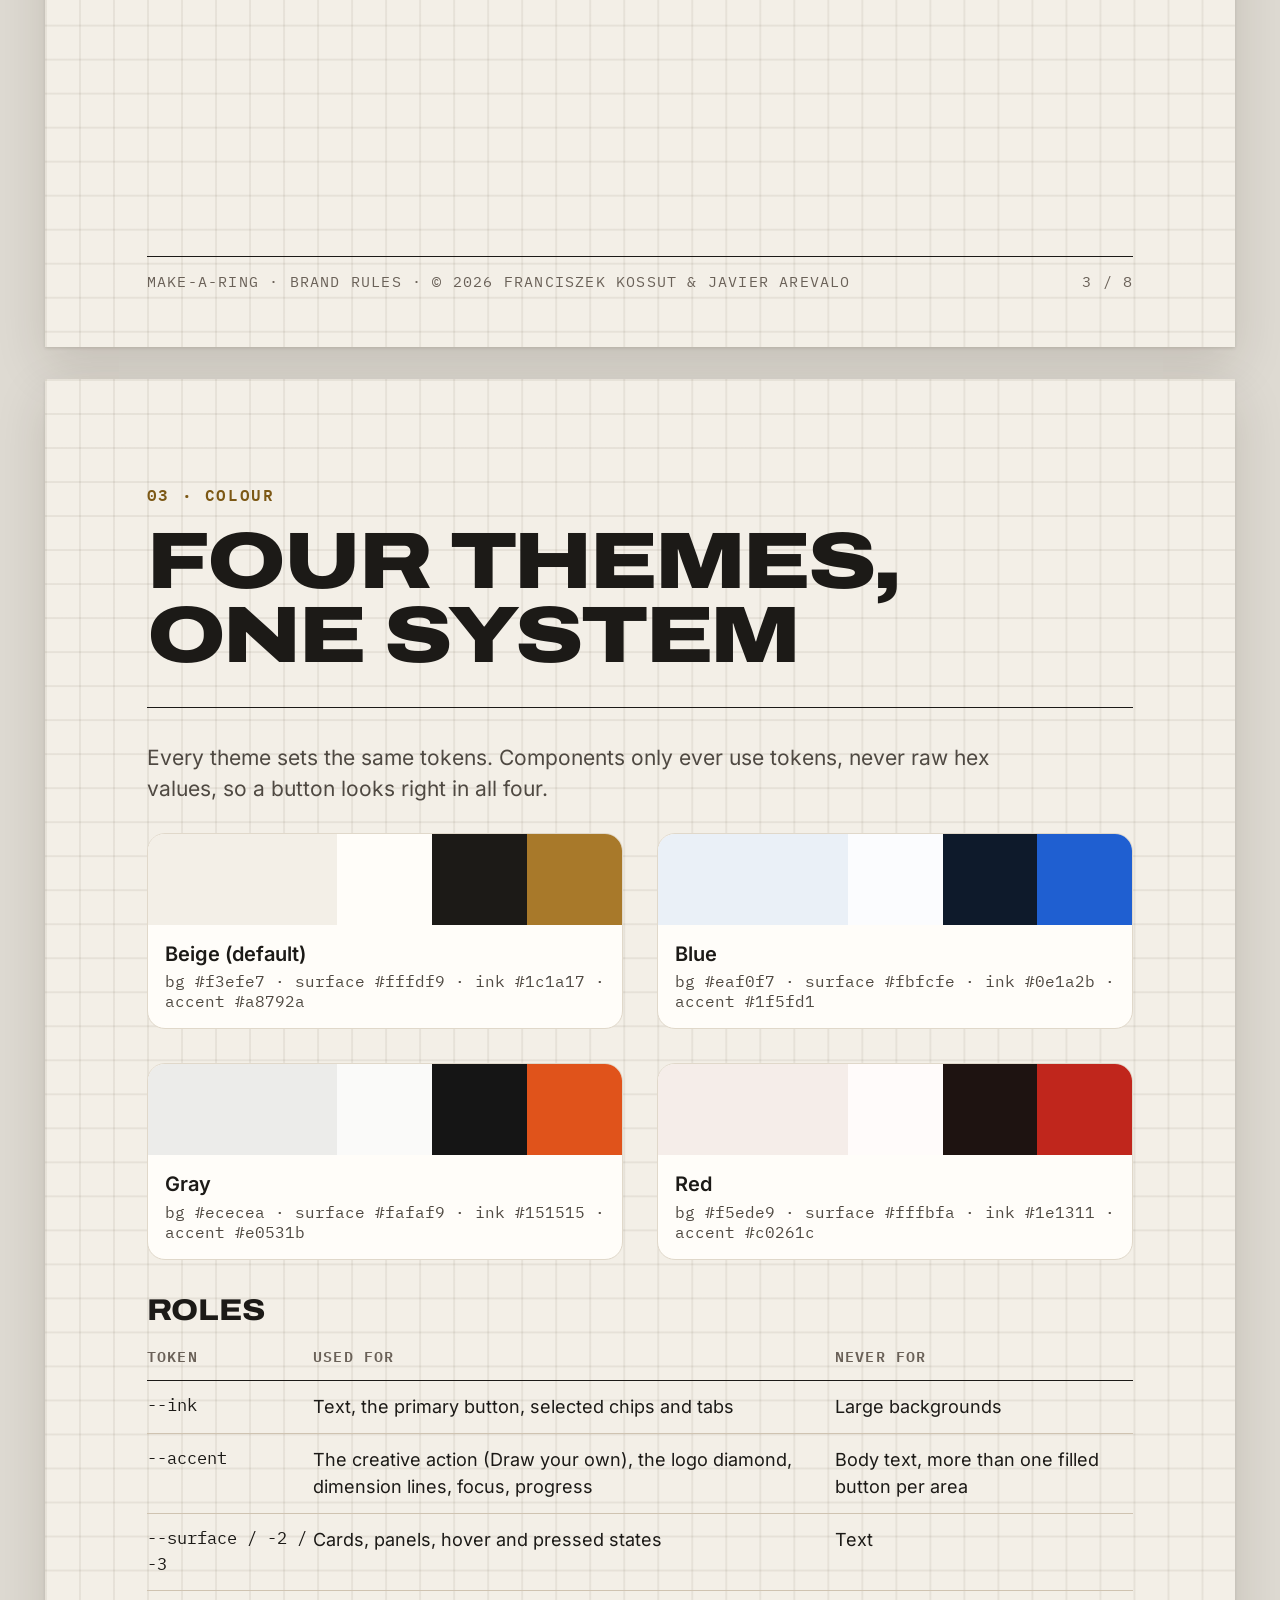
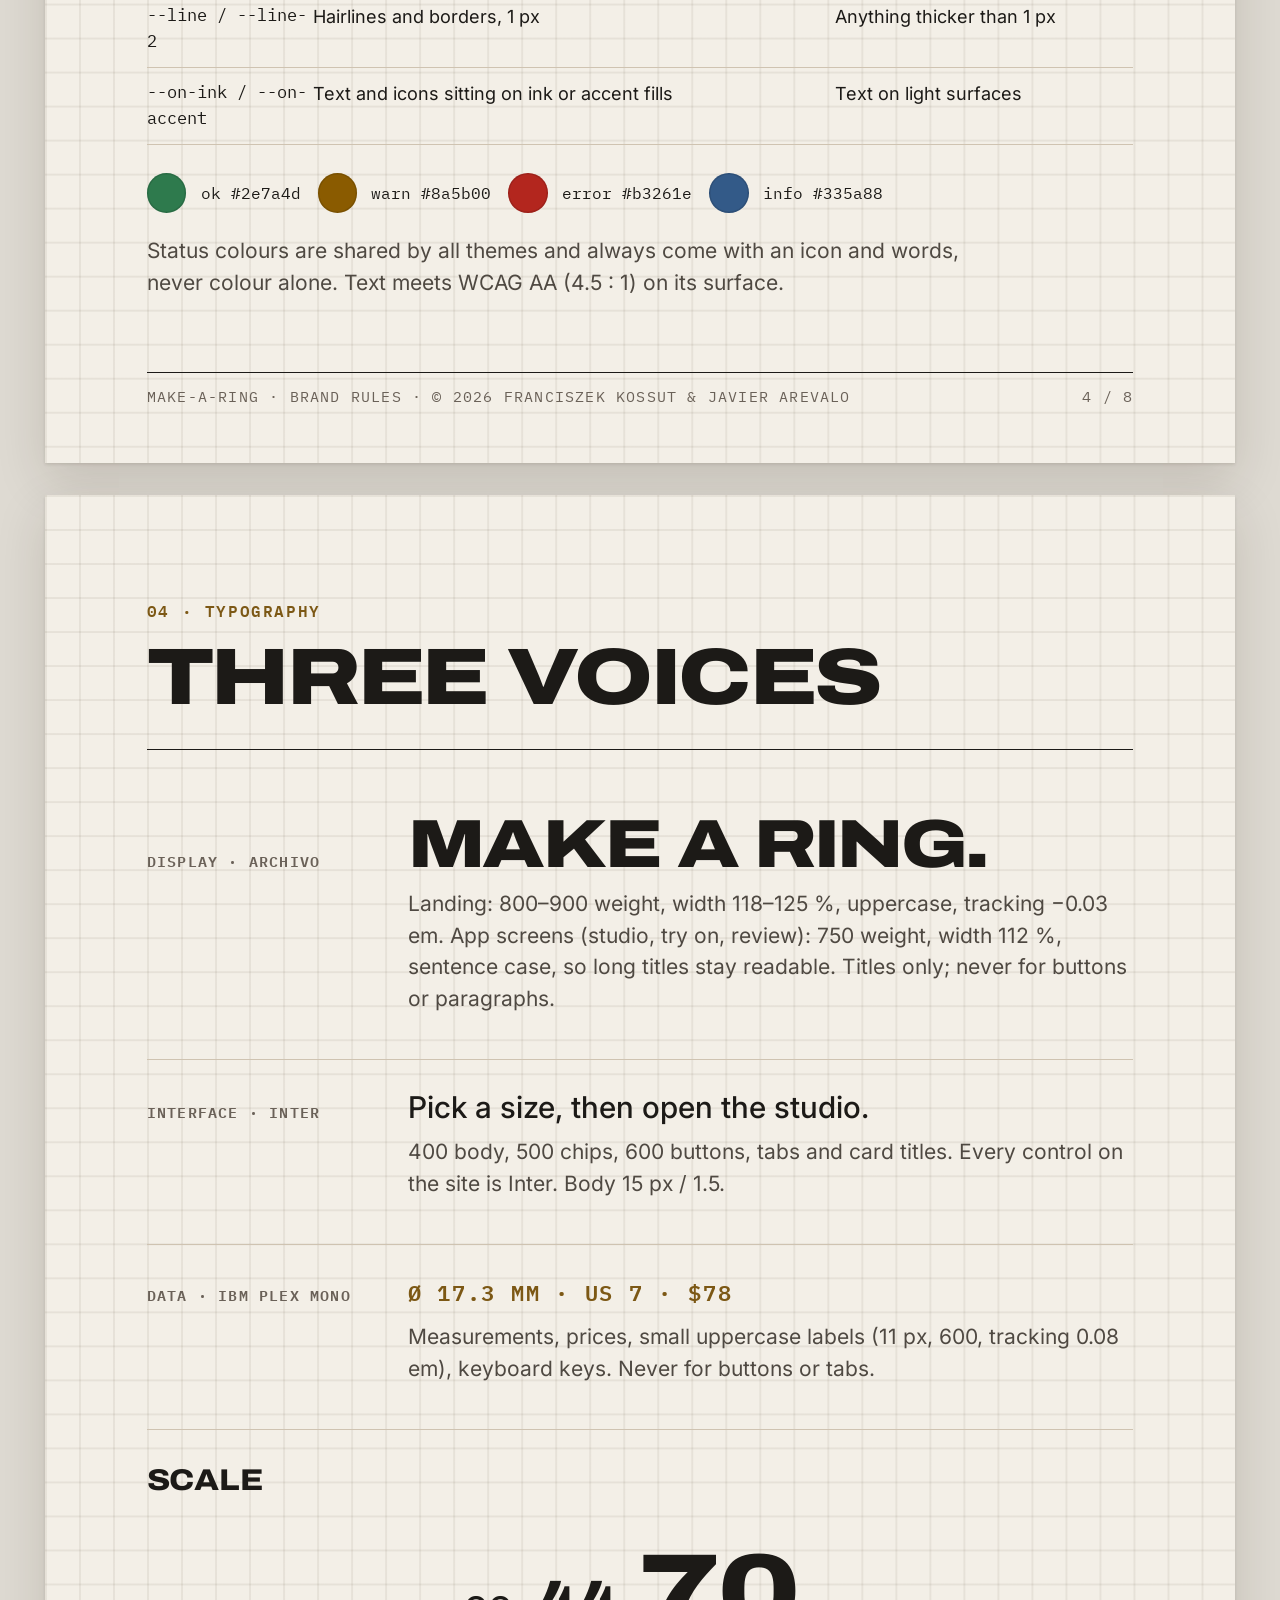
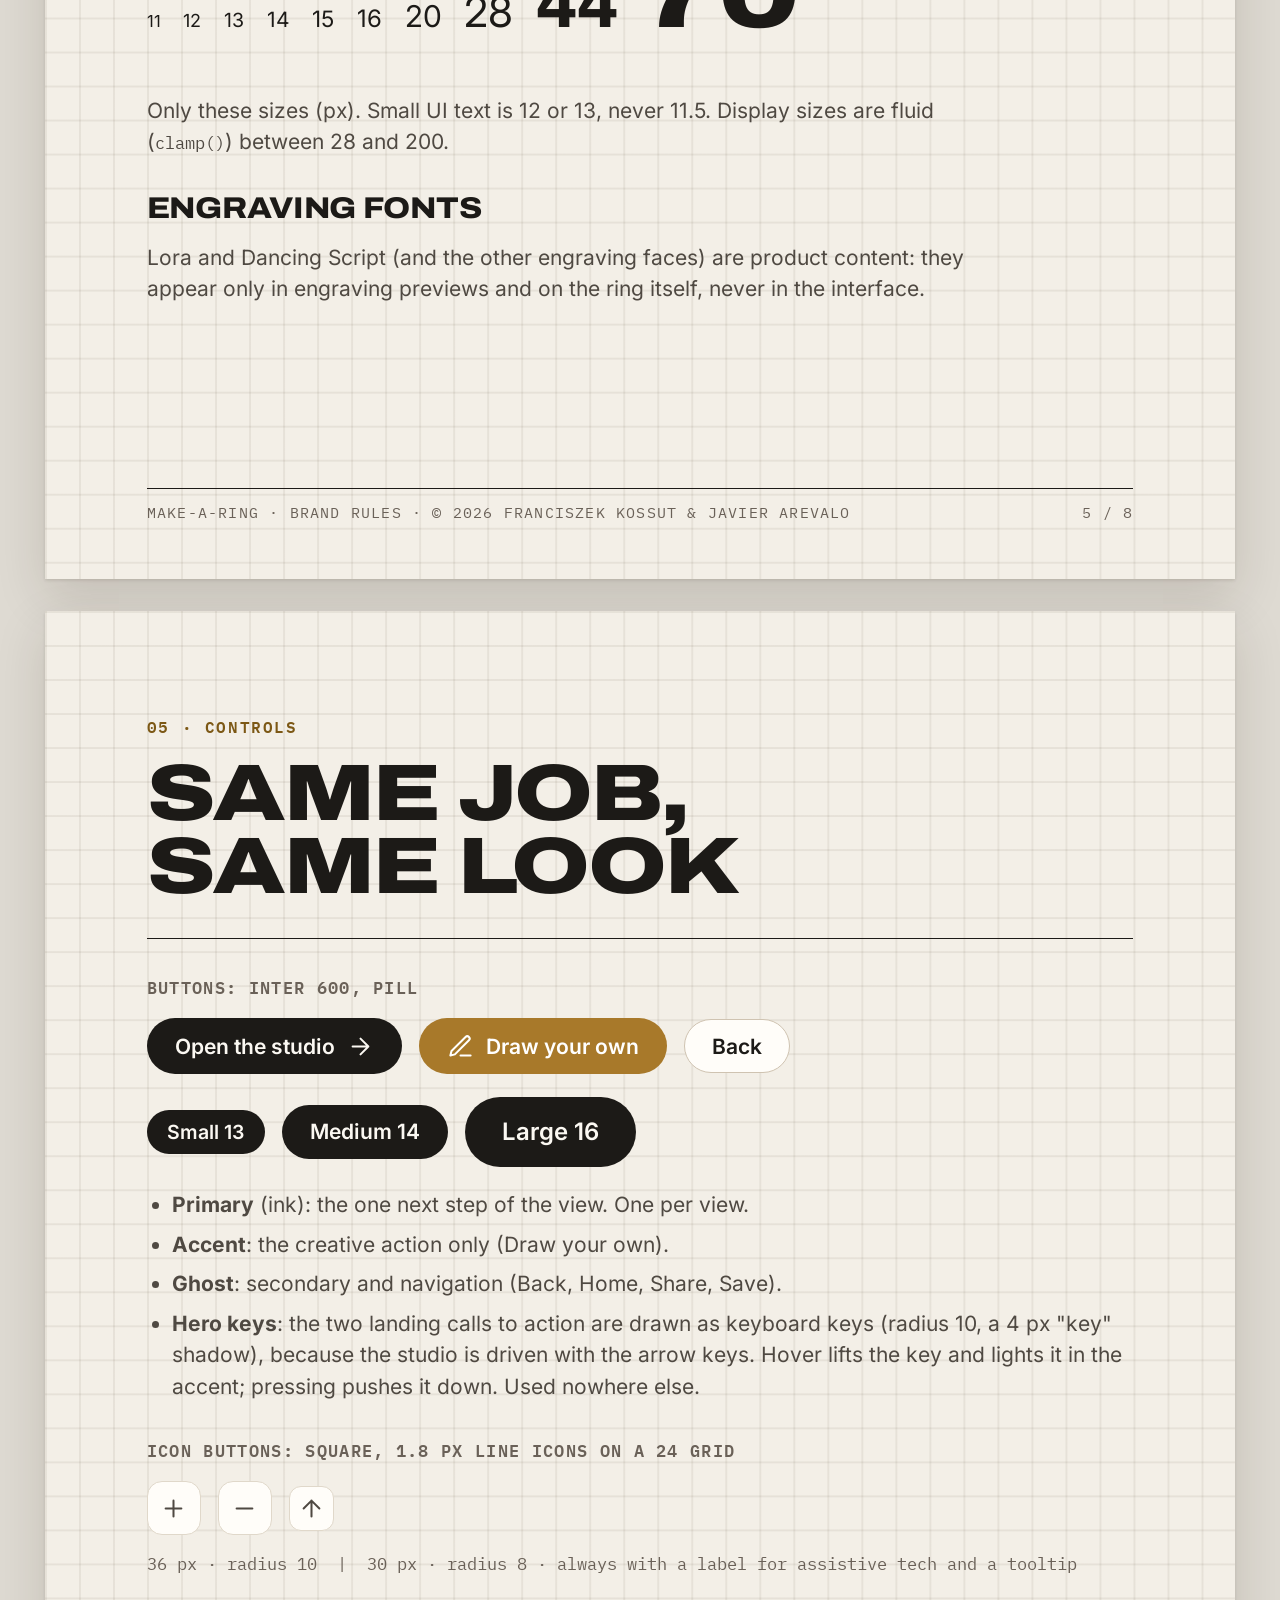
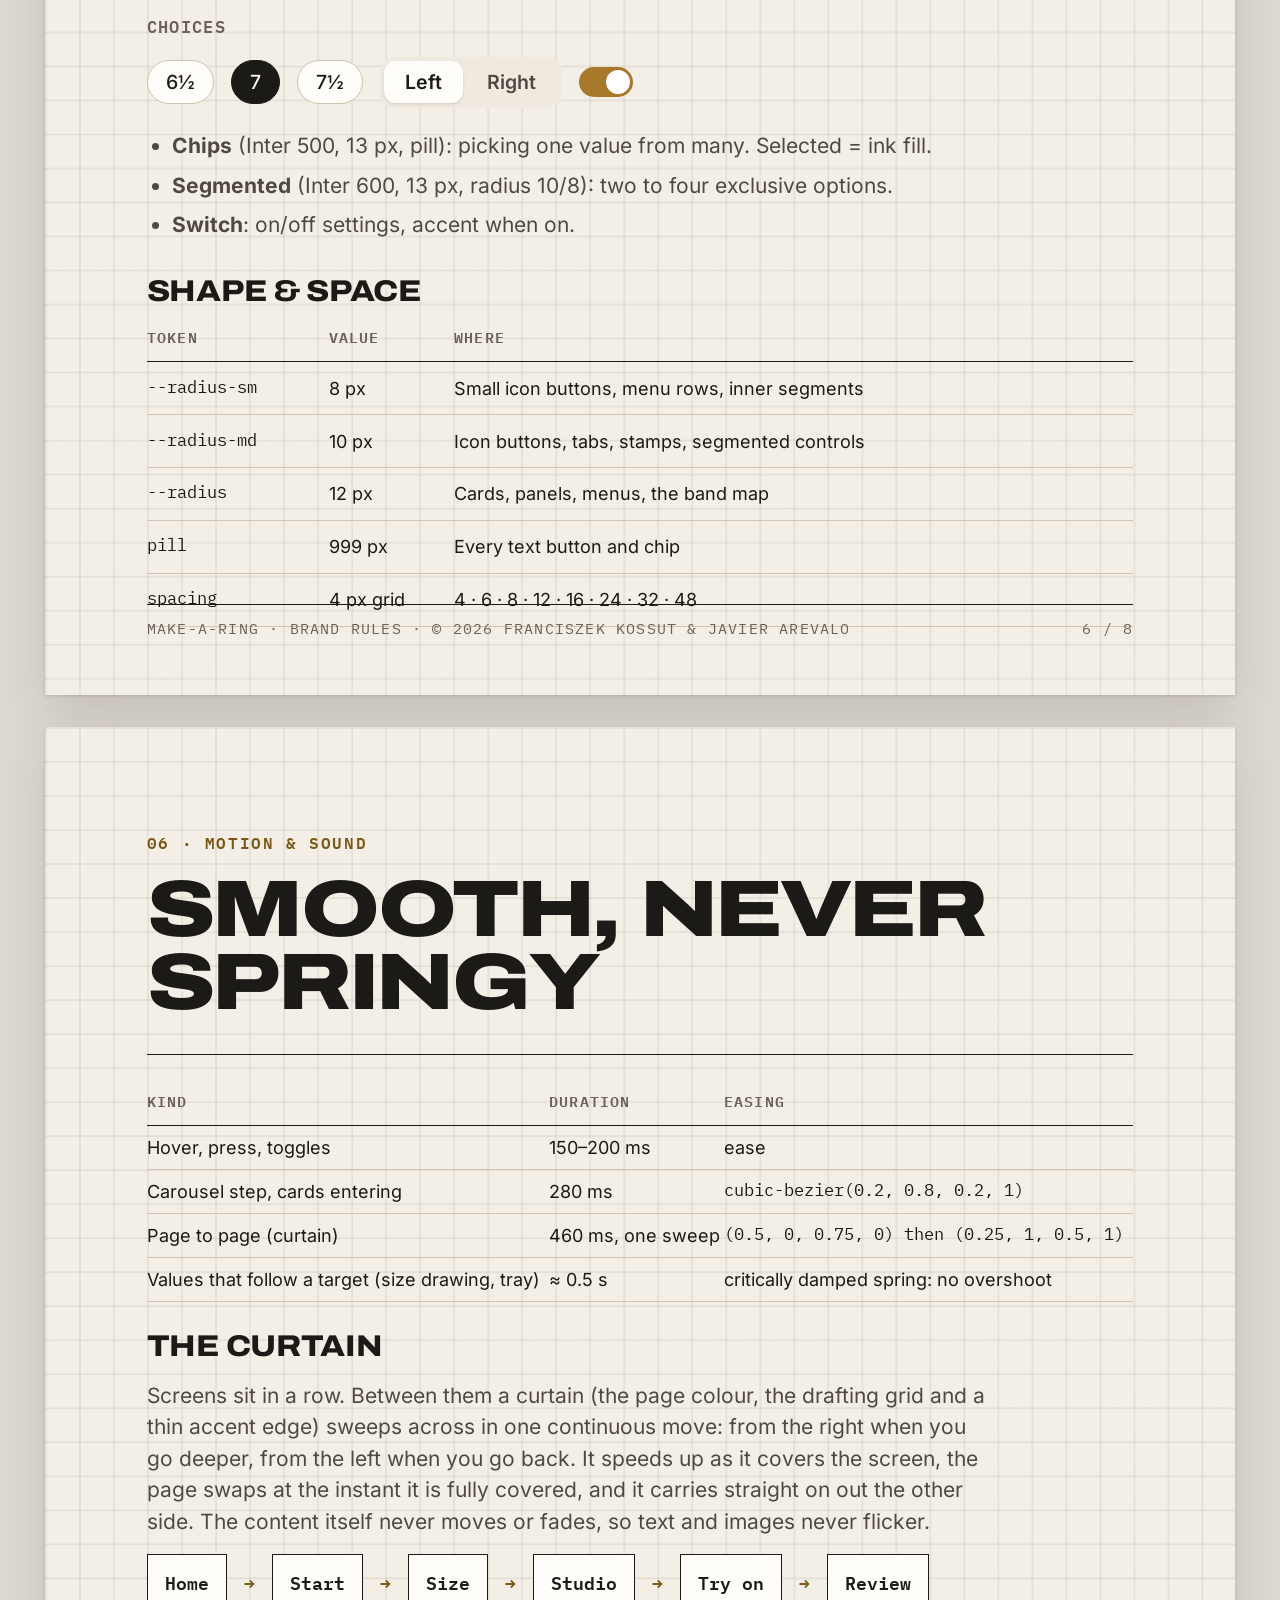
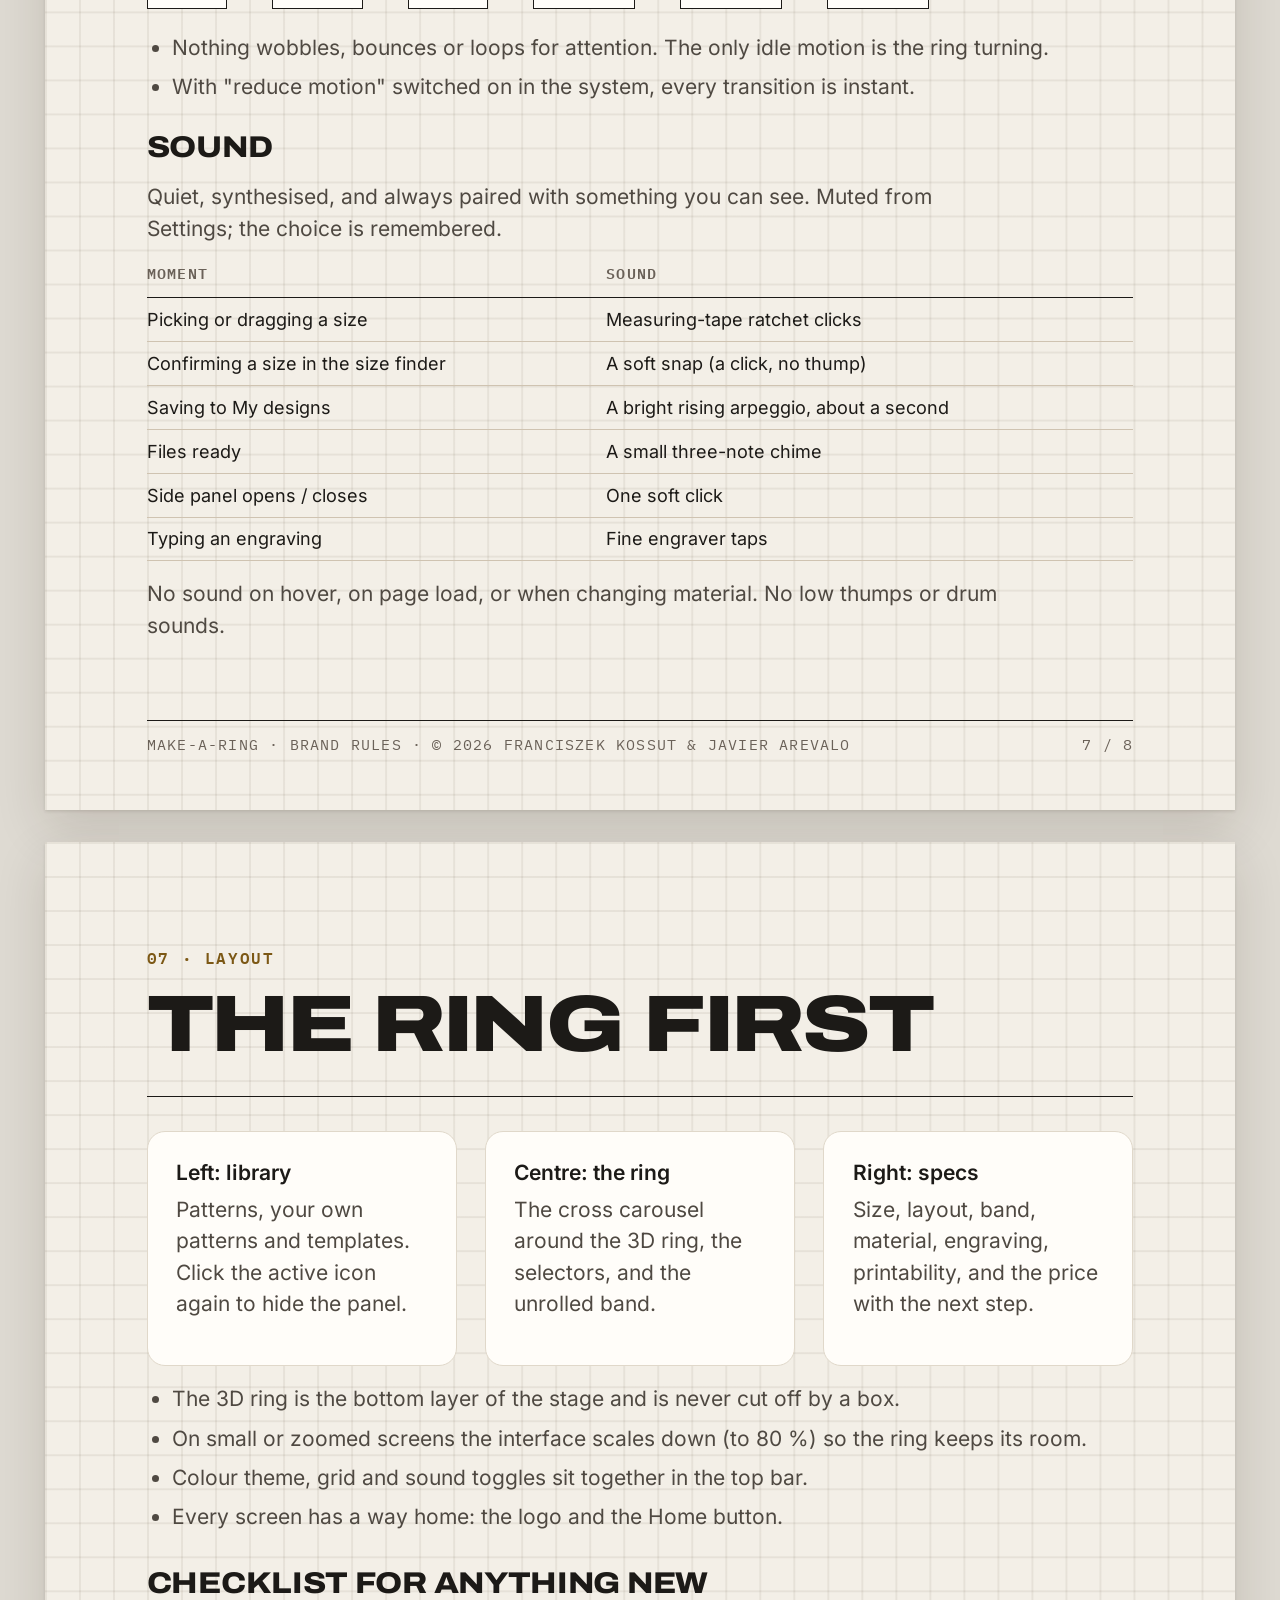
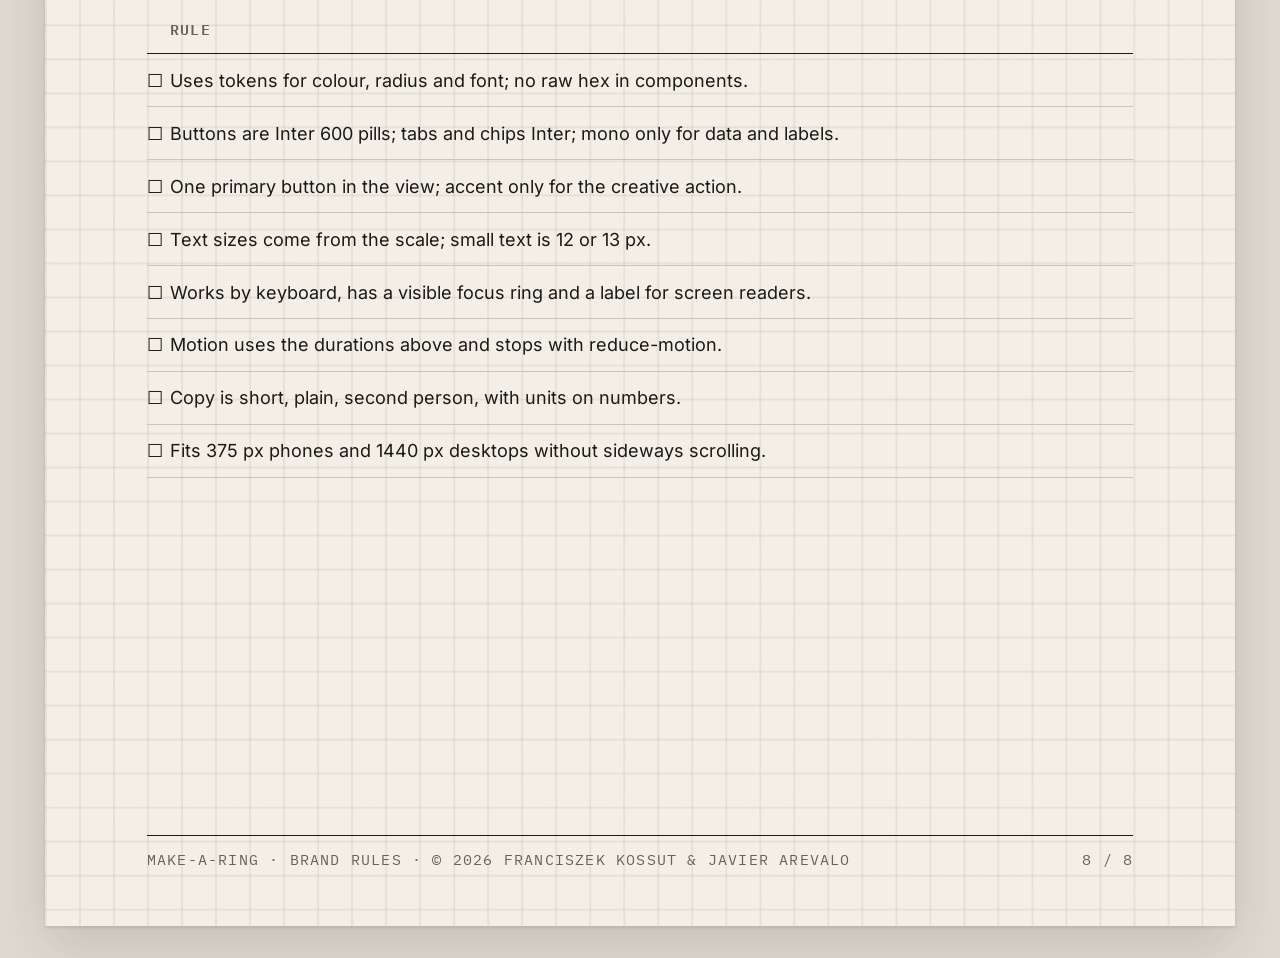
==== commit a14cfb02: "Credits: Javier Arevalo instead of the GitHub handle emermelada" ====
--- a/brand/brand-guide.html
+++ b/brand/brand-guide.html
@@ -155,7 +155,7 @@
       </ul>
     </div>
   </div>
-  <div class="foot"><span>Make-a-Ring · Brand rules · © 2026 F. Kossut &amp; emermelada</span><span>2 / 8</span></div>
+  <div class="foot"><span>Make-a-Ring · Brand rules · © 2026 Franciszek Kossut &amp; Javier Arevalo</span><span>2 / 8</span></div>
 </section>
 
 <!-- 3 · Logo -->
@@ -187,7 +187,7 @@
       </ul>
     </div>
   </div>
-  <div class="foot"><span>Make-a-Ring · Brand rules · © 2026 F. Kossut &amp; emermelada</span><span>3 / 8</span></div>
+  <div class="foot"><span>Make-a-Ring · Brand rules · © 2026 Franciszek Kossut &amp; Javier Arevalo</span><span>3 / 8</span></div>
 </section>
 
 <!-- 4 · Colour -->
@@ -218,7 +218,7 @@
     <span class="chip-sw"><i style="background:#335a88"></i>info #335a88</span>
   </div>
   <p>Status colours are shared by all themes and always come with an icon and words, never colour alone. Text meets WCAG AA (4.5 : 1) on its surface.</p>
-  <div class="foot"><span>Make-a-Ring · Brand rules · © 2026 F. Kossut &amp; emermelada</span><span>4 / 8</span></div>
+  <div class="foot"><span>Make-a-Ring · Brand rules · © 2026 Franciszek Kossut &amp; Javier Arevalo</span><span>4 / 8</span></div>
 </section>
 
 <!-- 5 · Type -->
@@ -236,7 +236,7 @@
   <p style="margin-top:4mm">Only these sizes (px). Small UI text is 12 or 13, never 11.5. Display sizes are fluid (<span class="mono">clamp()</span>) between 28 and 200.</p>
   <h2>Engraving fonts</h2>
   <p>Lora and Dancing Script (and the other engraving faces) are product content: they appear only in engraving previews and on the ring itself, never in the interface.</p>
-  <div class="foot"><span>Make-a-Ring · Brand rules · © 2026 F. Kossut &amp; emermelada</span><span>5 / 8</span></div>
+  <div class="foot"><span>Make-a-Ring · Brand rules · © 2026 Franciszek Kossut &amp; Javier Arevalo</span><span>5 / 8</span></div>
 </section>
 
 <!-- 6 · Controls -->
@@ -271,7 +271,7 @@
     <tr><td class="mono">pill</td><td>999 px</td><td>Every text button and chip</td></tr>
     <tr><td class="mono">spacing</td><td>4 px grid</td><td>4 · 6 · 8 · 12 · 16 · 24 · 32 · 48</td></tr>
   </table>
-  <div class="foot"><span>Make-a-Ring · Brand rules · © 2026 F. Kossut &amp; emermelada</span><span>6 / 8</span></div>
+  <div class="foot"><span>Make-a-Ring · Brand rules · © 2026 Franciszek Kossut &amp; Javier Arevalo</span><span>6 / 8</span></div>
 </section>
 
 <!-- 7 · Motion & sound -->
@@ -305,7 +305,7 @@
     <tr><td>Typing an engraving</td><td>Fine engraver taps</td></tr>
   </table>
   <p style="margin-top:3mm">No sound on hover, on page load, or when changing material. No low thumps or drum sounds.</p>
-  <div class="foot"><span>Make-a-Ring · Brand rules · © 2026 F. Kossut &amp; emermelada</span><span>7 / 8</span></div>
+  <div class="foot"><span>Make-a-Ring · Brand rules · © 2026 Franciszek Kossut &amp; Javier Arevalo</span><span>7 / 8</span></div>
 </section>
 
 <!-- 8 · Layout & checklist -->
@@ -336,7 +336,7 @@
     <tr><td>☐</td><td>Copy is short, plain, second person, with units on numbers.</td></tr>
     <tr><td>☐</td><td>Fits 375 px phones and 1440 px desktops without sideways scrolling.</td></tr>
   </table>
-  <div class="foot"><span>Make-a-Ring · Brand rules · © 2026 F. Kossut &amp; emermelada</span><span>8 / 8</span></div>
+  <div class="foot"><span>Make-a-Ring · Brand rules · © 2026 Franciszek Kossut &amp; Javier Arevalo</span><span>8 / 8</span></div>
 </section>
 <script>
   // Two sheets across on wide screens, one on narrow ones, each scaled so the row fills the window.
